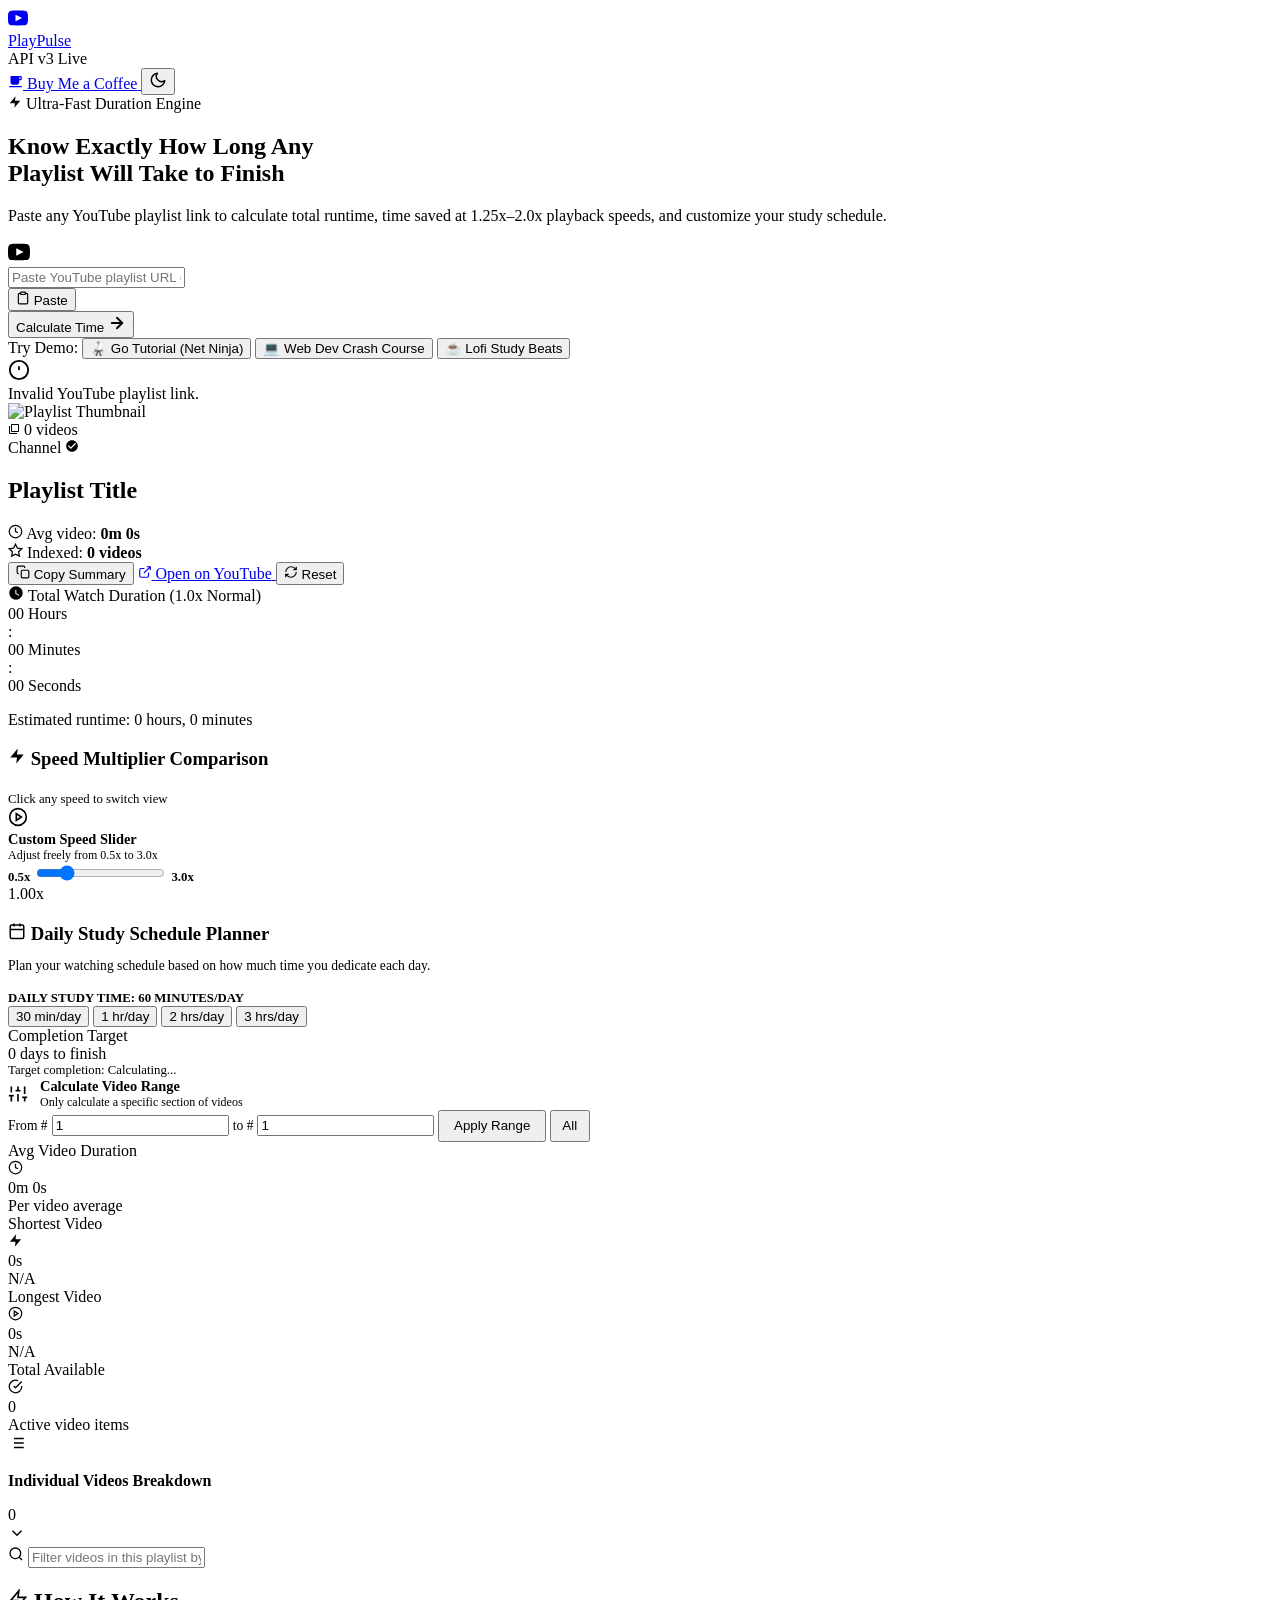
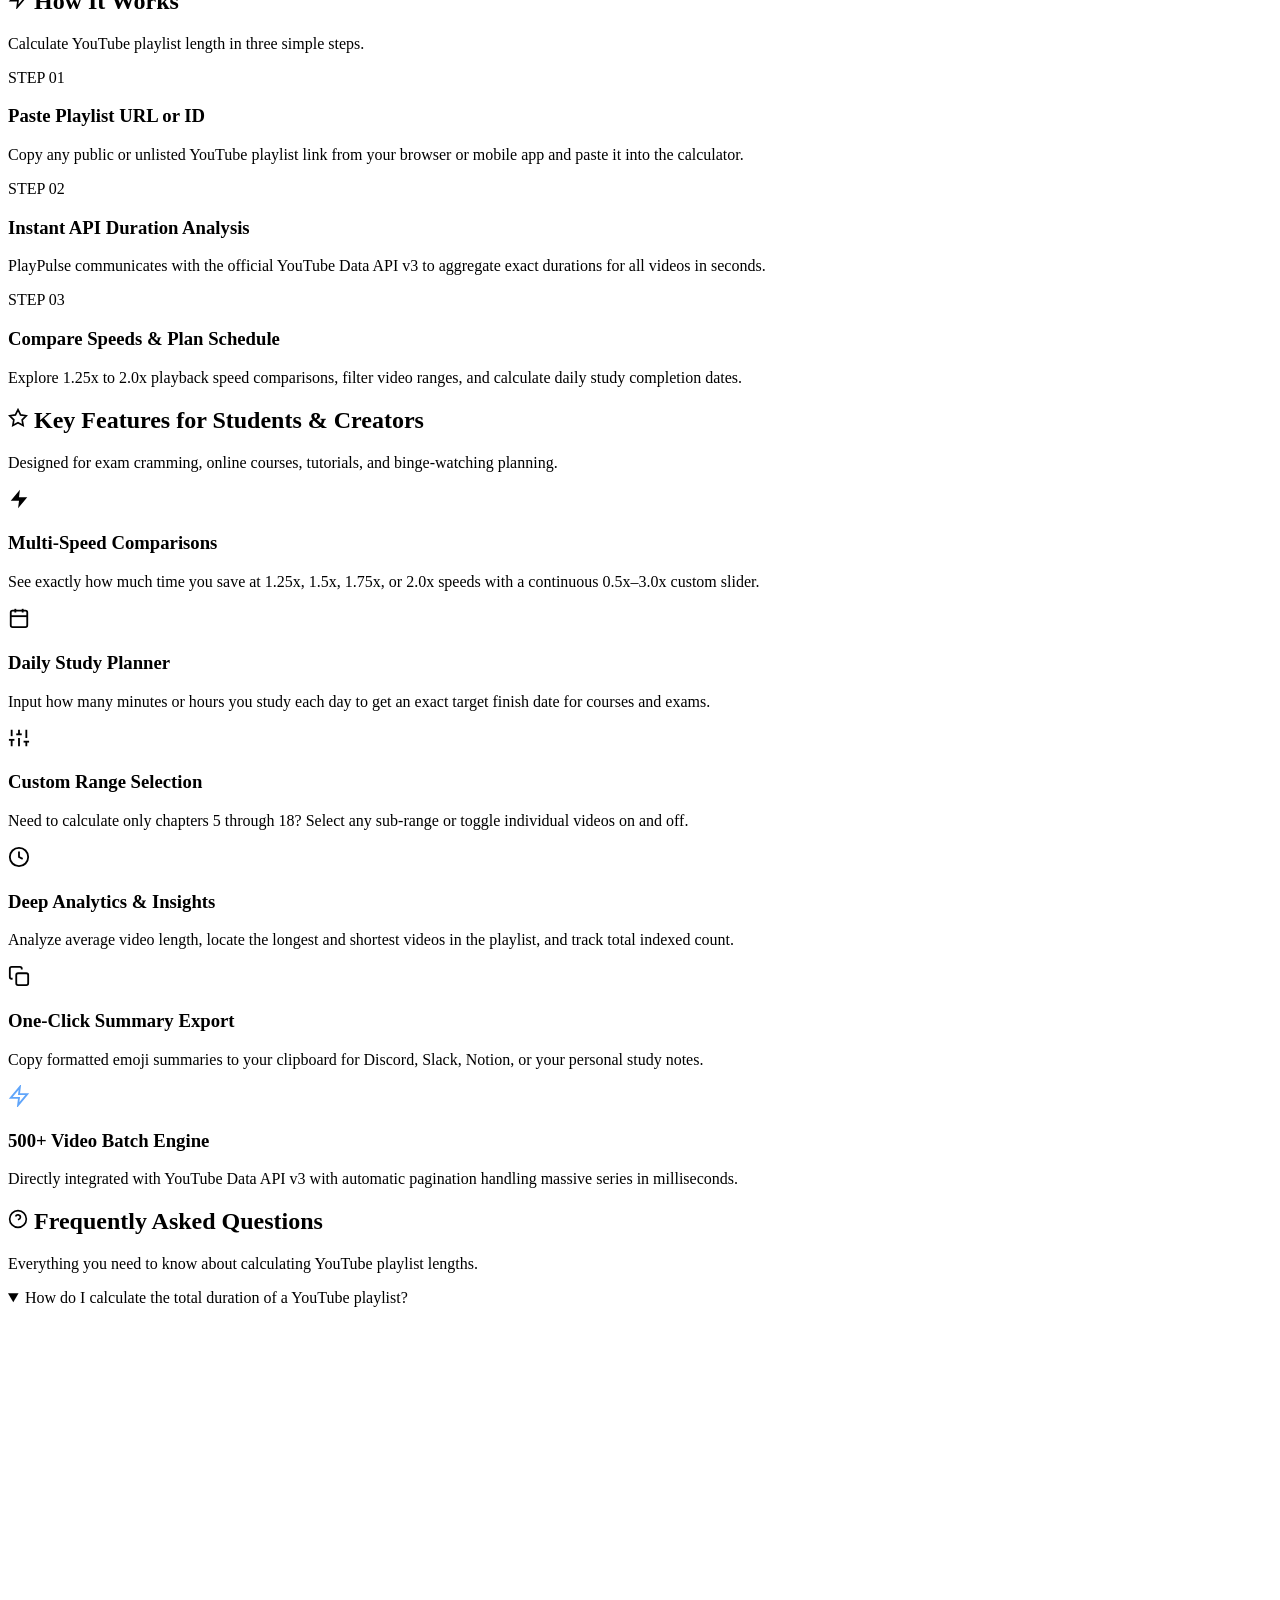
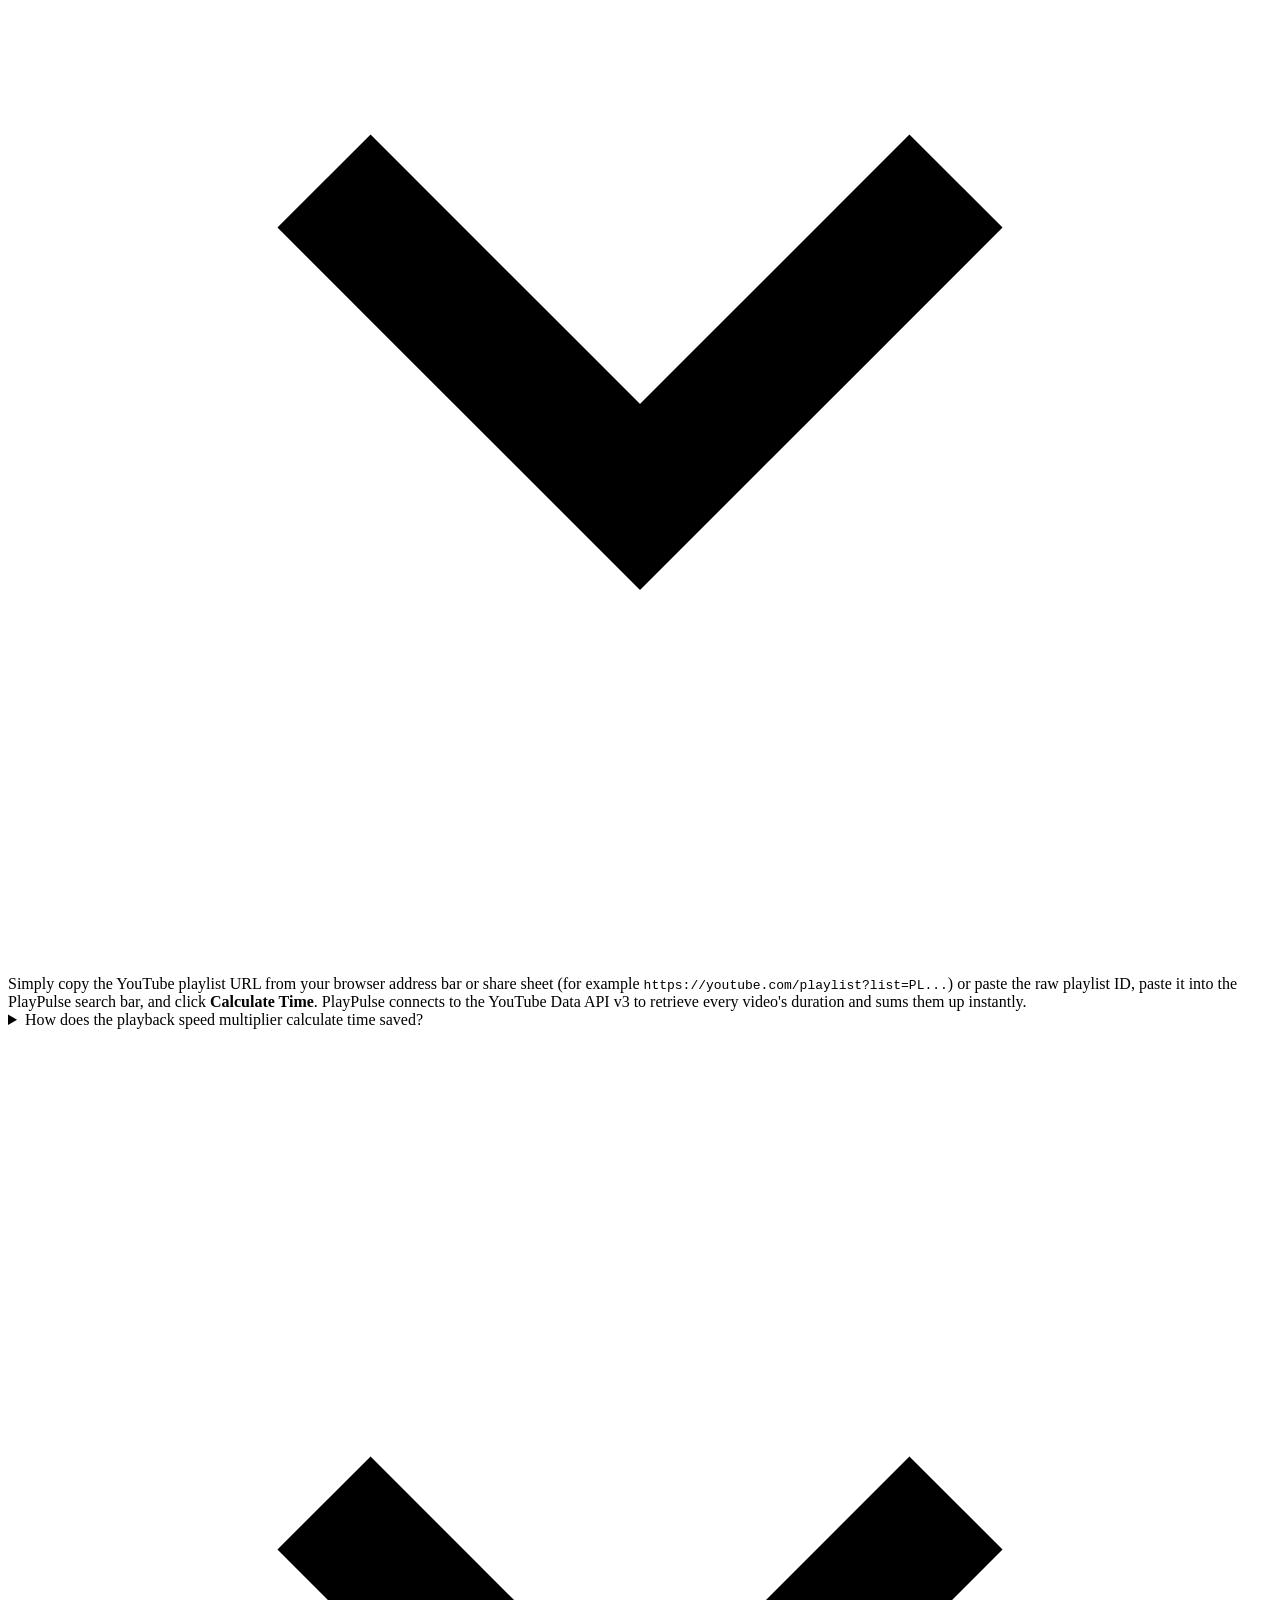
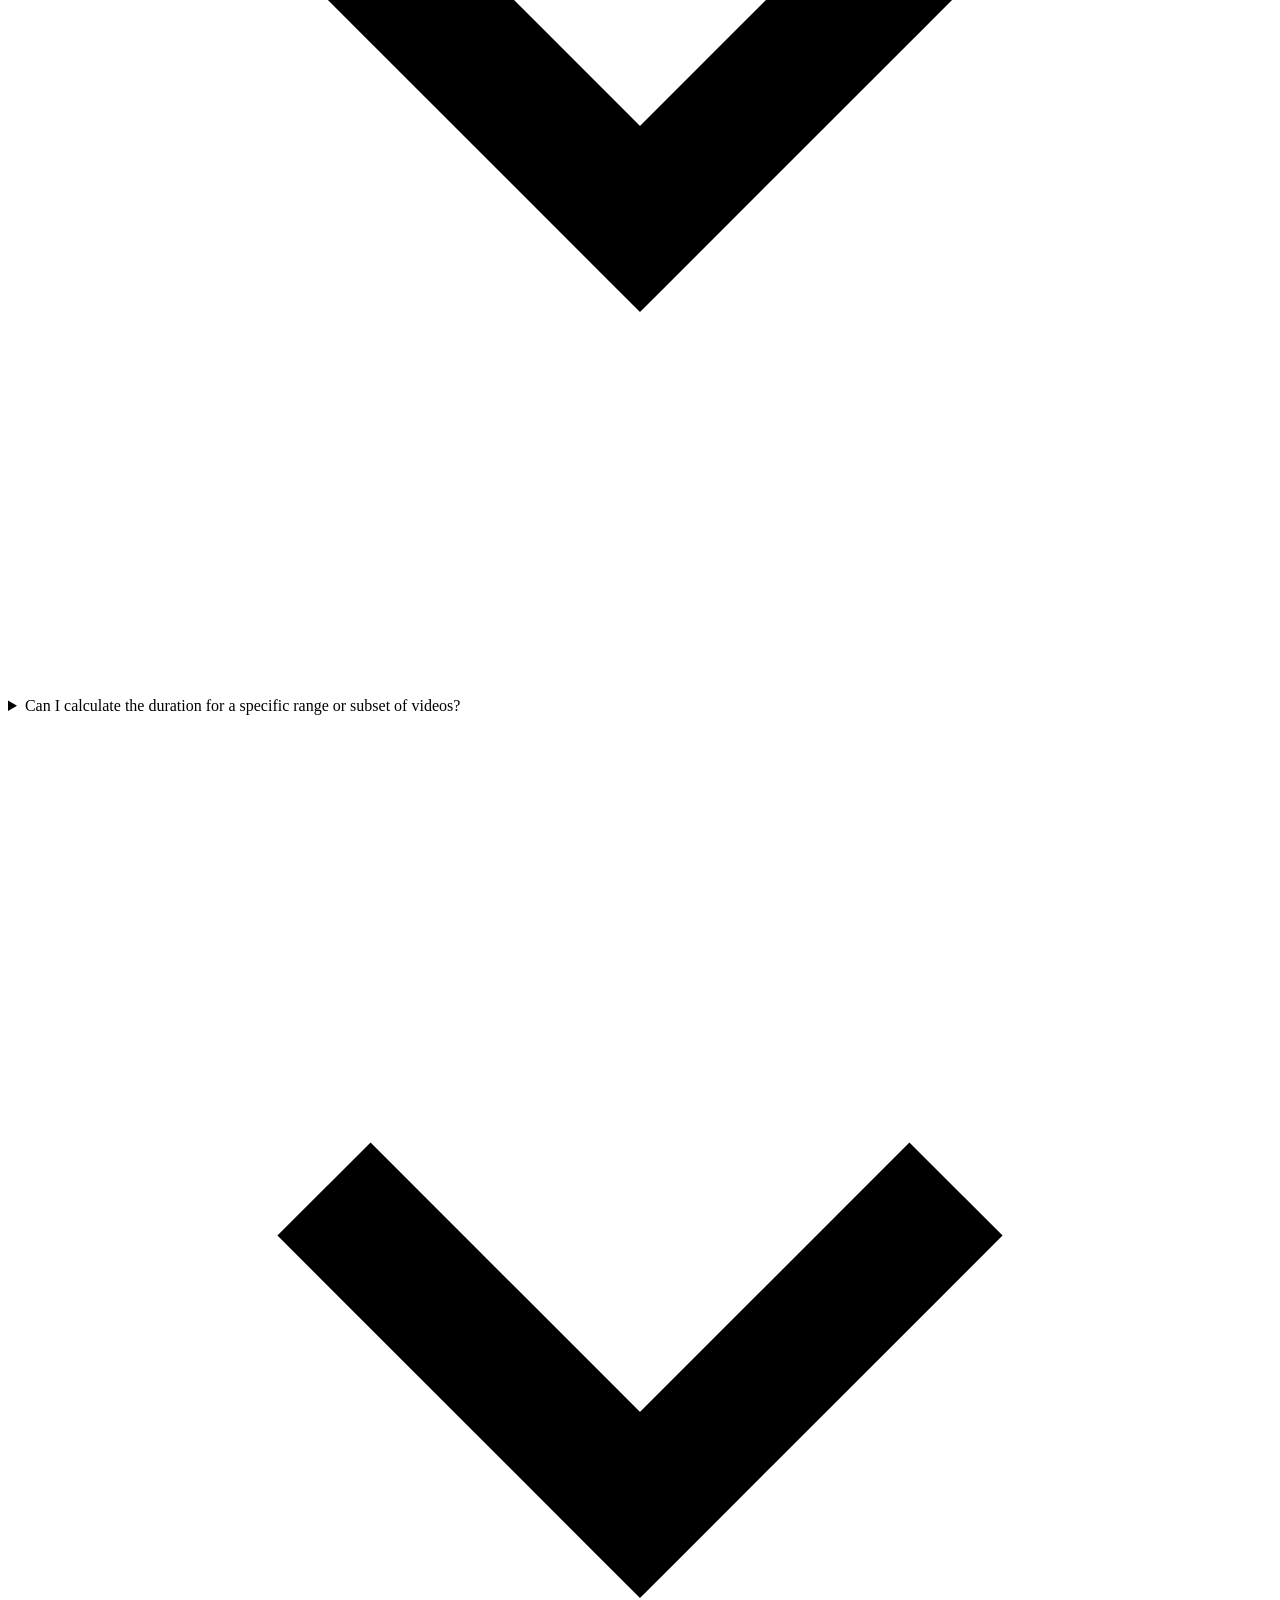
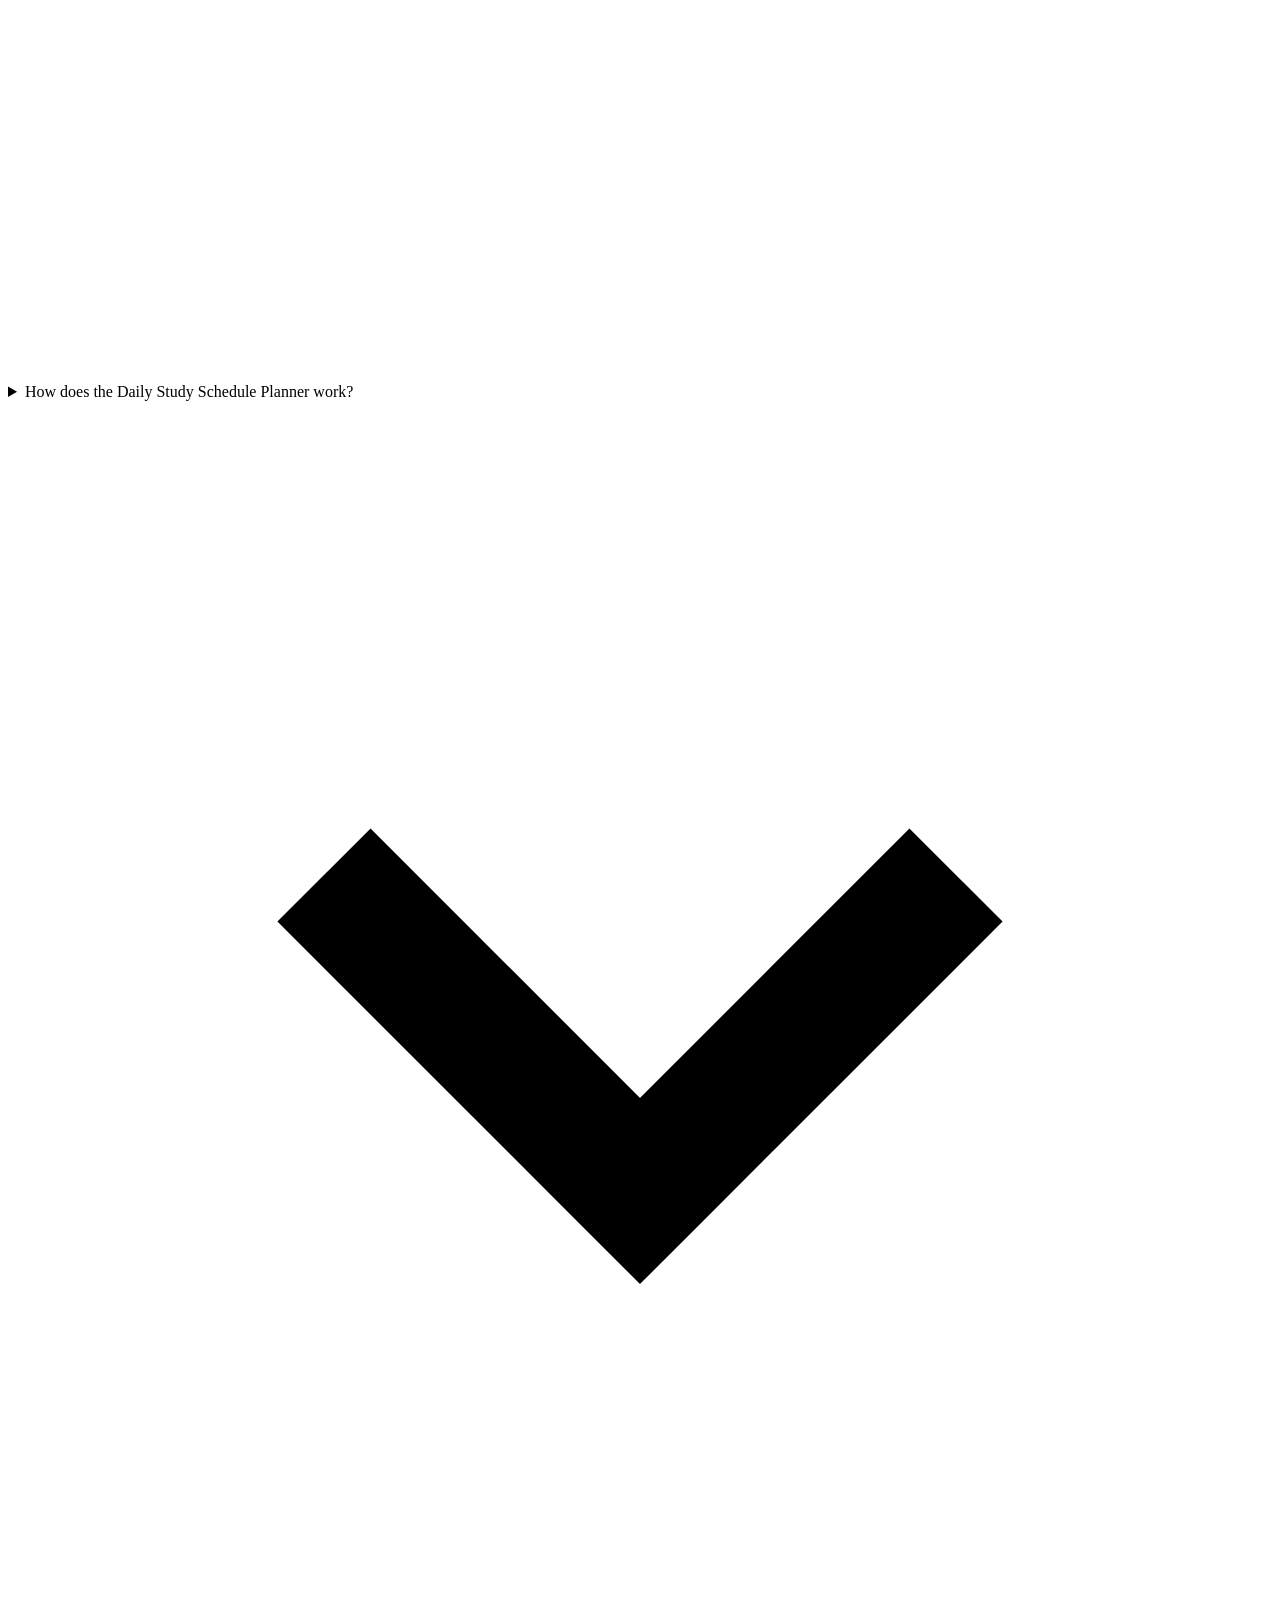
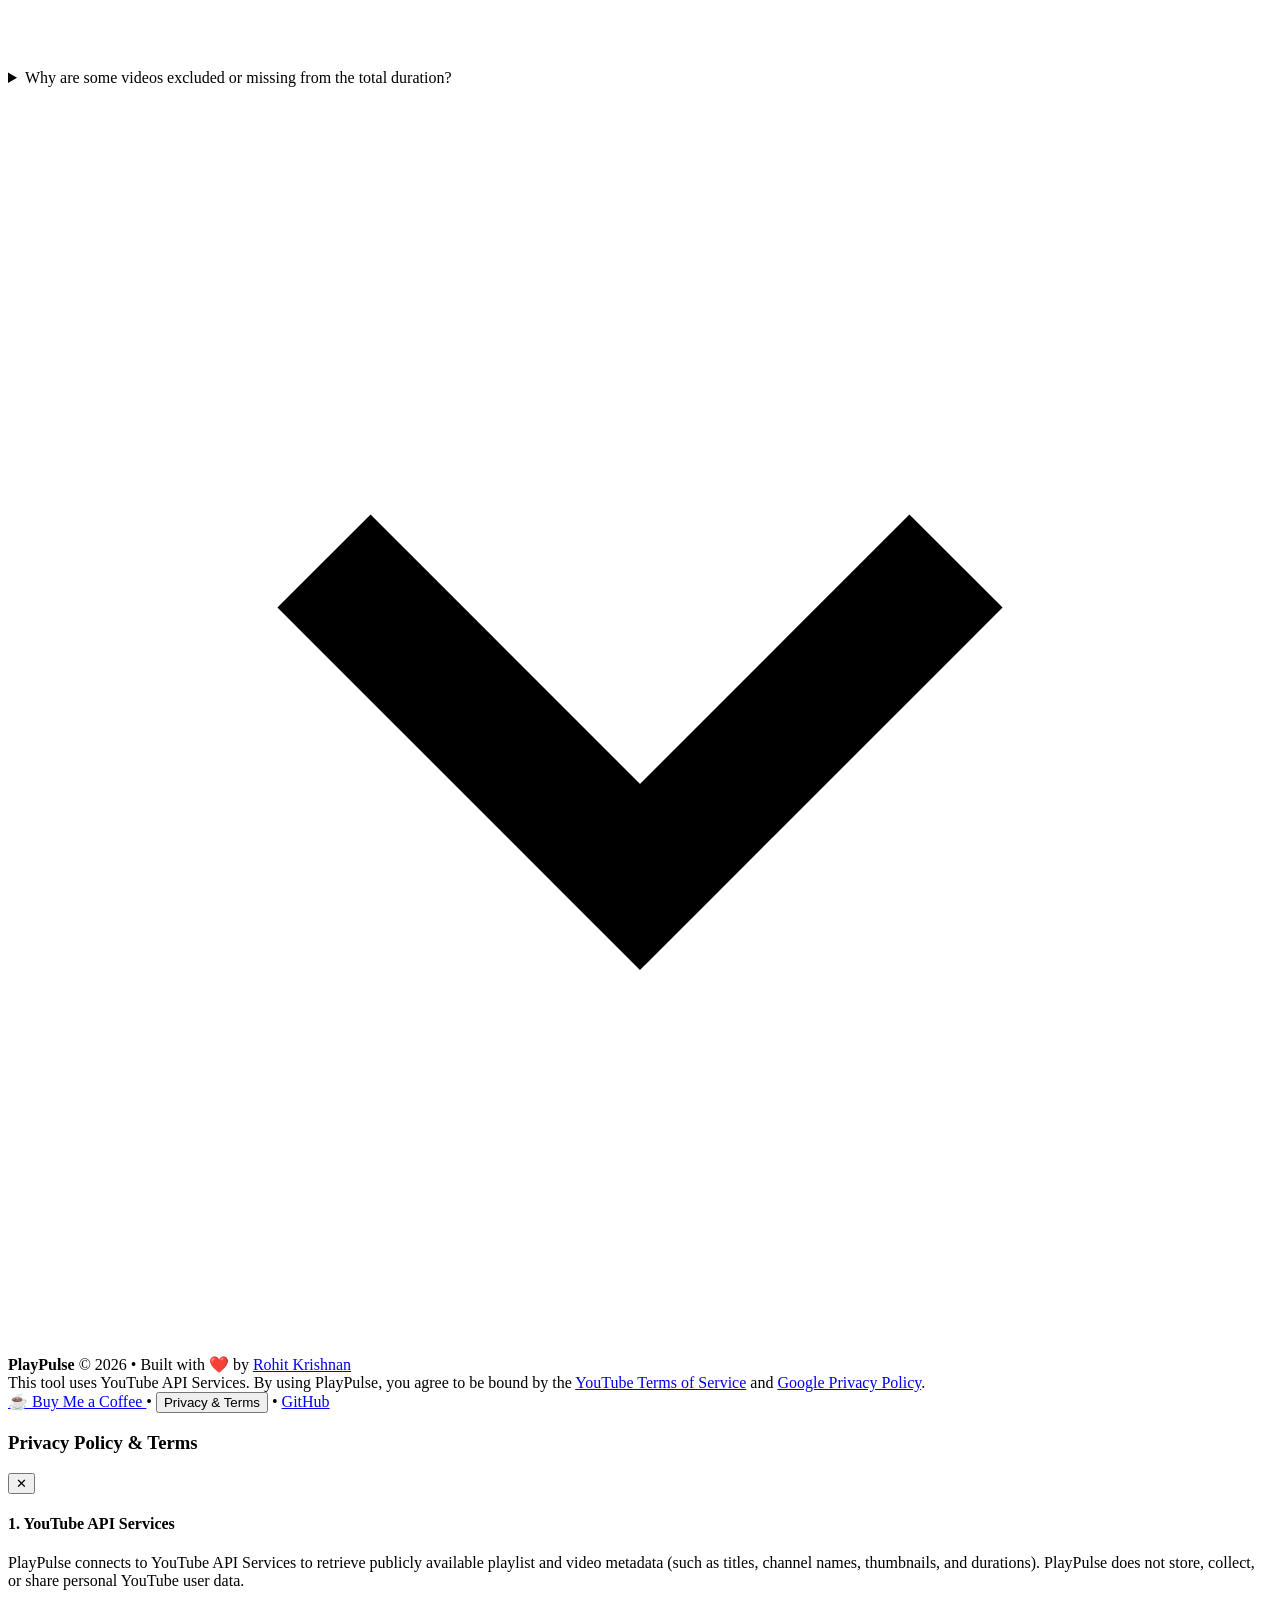
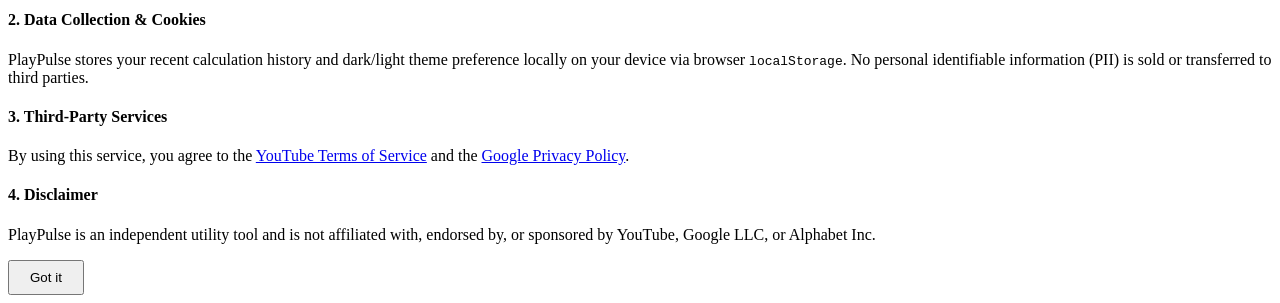
==== public/index.html @ af02dd98 "feat: add frontend UI and comprehensive backend test suite for playlist duration calculation" ====
<!DOCTYPE html>
<html lang="en" data-theme="dark">
<head>
  <meta charset="UTF-8">
  <meta name="viewport" content="width=device-width, initial-scale=1.0">
  <title>PlayPulse — YouTube Playlist Duration & Speed Calculator</title>
  <meta name="description" content="Calculate total duration, multi-speed watch times (1.25x–2.0x), and study schedules for any YouTube playlist instantly. Fast, free, and accurate.">
  <meta name="keywords" content="youtube playlist duration calculator, youtube playlist length, youtube watch time, playlist speed calculator, study schedule planner, video duration, youtube course time">
  <meta name="theme-color" content="#ff0033">
  <meta name="robots" content="index, follow">
  <link rel="canonical" href="https://playpulse-duration.netlify.app/">

  <!-- OpenGraph / Facebook / LinkedIn / Discord -->
  <meta property="og:type" content="website">
  <meta property="og:url" content="https://playpulse-duration.netlify.app/">
  <meta property="og:site_name" content="PlayPulse">
  <meta property="og:title" content="PlayPulse — YouTube Playlist Duration & Speed Calculator">
  <meta property="og:description" content="Calculate total runtime, multi-speed watch times (1.25x–2.0x), and study schedules for any YouTube playlist instantly.">
  <meta property="og:image" content="https://playpulse-duration.netlify.app/og-image.png">
  <meta property="og:image:alt" content="PlayPulse - YouTube Playlist Duration & Speed Calculator">
  <meta property="og:image:width" content="1200">
  <meta property="og:image:height" content="630">

  <!-- Twitter / X Cards -->
  <meta name="twitter:card" content="summary_large_image">
  <meta name="twitter:url" content="https://playpulse-duration.netlify.app/">
  <meta name="twitter:title" content="PlayPulse — YouTube Playlist Duration & Speed Calculator">
  <meta name="twitter:description" content="Calculate total runtime, multi-speed watch times (1.25x–2.0x), and study schedules for any YouTube playlist instantly.">
  <meta name="twitter:image" content="https://playpulse-duration.netlify.app/og-image.png">

  <!-- Structured Data: WebApplication & FAQPage JSON-LD -->
  <script type="application/ld+json">
  {
    "@context": "https://schema.org",
    "@graph": [
      {
        "@type": "WebApplication",
        "name": "PlayPulse",
        "url": "https://playpulse-duration.netlify.app/",
        "description": "Calculate total runtime, multi-speed playback times (1.25x-2.0x), and daily study schedules for any YouTube playlist instantly.",
        "applicationCategory": "UtilityApplication",
        "operatingSystem": "All",
        "offers": {
          "@type": "Offer",
          "price": "0",
          "priceCurrency": "USD"
        }
      },
      {
        "@type": "FAQPage",
        "mainEntity": [
          {
            "@type": "Question",
            "name": "How do I calculate the total duration of a YouTube playlist?",
            "acceptedAnswer": {
              "@type": "Answer",
              "text": "Simply copy the YouTube playlist URL from your browser address bar or share menu (or copy the playlist ID), paste it into the PlayPulse search bar, and click 'Calculate Time'. The tool fetches all video durations via the YouTube Data API v3 and calculates the total length instantly."
            }
          },
          {
            "@type": "Question",
            "name": "How does the playback speed multiplier calculate time saved?",
            "acceptedAnswer": {
              "@type": "Answer",
              "text": "PlayPulse calculates the exact adjusted duration at accelerated speeds like 1.25x, 1.5x, 1.75x, and 2.0x (as well as custom speeds from 0.5x to 3.0x), and computes the exact hours and minutes saved compared to normal 1.0x playback."
            }
          },
          {
            "@type": "Question",
            "name": "Can I calculate the duration for a specific range or subset of videos?",
            "acceptedAnswer": {
              "@type": "Answer",
              "text": "Yes! PlayPulse includes a Video Range selector (e.g. videos #5 to #20) and individual video checkboxes in the breakdown drawer so you can exclude watched or unwanted videos and see the adjusted total runtime immediately."
            }
          },
          {
            "@type": "Question",
            "name": "How does the Daily Study Schedule Planner work?",
            "acceptedAnswer": {
              "@type": "Answer",
              "text": "Choose your daily study commitment (such as 30 min/day, 1 hr/day, 2 hrs/day, or 3 hrs/day) and PlayPulse will calculate how many calendar days you need to finish the playlist along with your projected completion target date."
            }
          },
          {
            "@type": "Question",
            "name": "Why are some videos excluded from the total duration?",
            "acceptedAnswer": {
              "@type": "Answer",
              "text": "Private, deleted, or region-restricted videos are marked as unavailable by the YouTube Data API and do not have accessible duration metadata. PlayPulse automatically filters them out and calculates the precise runtime of all accessible videos."
            }
          }
        ]
      }
    ]
  }
  </script>

  <!-- Browser Favicon & Touch Icons -->
  <link rel="icon" type="image/svg+xml" href="/favicon.svg">
  <link rel="alternate icon" type="image/x-icon" href="/favicon.ico">
  <link rel="apple-touch-icon" href="/favicon.png">
  
  <!-- Modern Fonts -->
  <link rel="preconnect" href="https://fonts.googleapis.com">
  <link rel="preconnect" href="https://fonts.gstatic.com" crossorigin>
  <link href="https://fonts.googleapis.com/css2?family=Inter:wght@400;500;600;700&family=JetBrains+Mono:wght@500;600;700;800&family=Plus+Jakarta+Sans:wght@400;500;600;700;800&display=swap" rel="stylesheet">
  <link rel="manifest" href="/site.webmanifest">
  <link rel="stylesheet" href="/styles.css">
</head>
<body>

  <!-- Ambient Glow Atmosphere -->
  <div class="ambient-glow" aria-hidden="true">
    <div class="glow-orb-1"></div>
    <div class="glow-orb-2"></div>
    <div class="glow-orb-3"></div>
    <div class="ambient-grid"></div>
  </div>

  <div class="app-wrapper">
    <!-- Sticky Navigation -->
    <header class="navbar">
      <div class="container nav-content">
        <a href="/" class="brand-logo" id="logoLink">
          <div class="logo-icon-wrapper">
            <svg width="20" height="20" viewBox="0 0 24 24" fill="currentColor">
              <path d="M19.615 3.184c-3.604-.246-11.631-.245-15.23 0-3.897.266-4.356 2.62-4.385 8.816.029 6.185.484 8.549 4.385 8.816 3.6.245 11.626.246 15.23 0 3.897-.266 4.356-2.62 4.385-8.816-.029-6.185-.484-8.549-4.385-8.816zm-10.615 12.816v-8l8 3.993-8 4.007z"/>
            </svg>
          </div>
          <span class="logo-text">Play<span>Pulse</span></span>
        </a>

        <div class="nav-badges">
          <div class="version-pill">
            <span class="status-dot"></span>
            <span>API v3 Live</span>
          </div>
        </div>

        <div class="nav-actions">
          <a href="https://buymeacoffee.com/lordnydorf" target="_blank" rel="noopener noreferrer" class="bmac-btn" title="Support the creator">
            <svg width="15" height="15" viewBox="0 0 24 24" fill="currentColor">
              <path d="M20 3H4v10c0 2.21 1.79 4 4 4h6c2.21 0 4-1.79 4-4v-3h2c1.1 0 2-.9 2-2V5c0-1.1-.9-2-2-2zm0 5h-2V5h2v3zM2 19h20v2H2z"/>
            </svg>
            <span>Buy Me a Coffee</span>
          </a>
          <button id="themeToggleBtn" class="icon-btn" aria-label="Toggle light/dark theme" title="Toggle theme">
            <svg id="themeIconSun" width="18" height="18" viewBox="0 0 24 24" fill="none" stroke="currentColor" stroke-width="2" stroke-linecap="round" stroke-linejoin="round" style="display:none;">
              <circle cx="12" cy="12" r="5"></circle>
              <line x1="12" y1="1" x2="12" y2="3"></line>
              <line x1="12" y1="21" x2="12" y2="23"></line>
              <line x1="4.22" y1="4.22" x2="5.64" y2="5.64"></line>
              <line x1="18.36" y1="18.36" x2="19.78" y2="19.78"></line>
              <line x1="1" y1="12" x2="3" y2="12"></line>
              <line x1="21" y1="12" x2="23" y2="12"></line>
              <line x1="4.22" y1="19.78" x2="5.64" y2="18.36"></line>
              <line x1="18.36" y1="5.64" x2="19.78" y2="4.22"></line>
            </svg>
            <svg id="themeIconMoon" width="18" height="18" viewBox="0 0 24 24" fill="none" stroke="currentColor" stroke-width="2" stroke-linecap="round" stroke-linejoin="round">
              <path d="M21 12.79A9 9 0 1 1 11.21 3 7 7 0 0 0 21 12.79z"></path>
            </svg>
          </button>
        </div>
      </div>
    </header>

    <!-- Main Content -->
    <main class="container">
      <!-- Hero Header -->
      <section class="hero-section">
        <div class="hero-badge">
          <svg width="14" height="14" viewBox="0 0 24 24" fill="currentColor">
            <polygon points="13 2 3 14 12 14 11 22 21 10 12 10 13 2"></polygon>
          </svg>
          <span>Ultra-Fast Duration Engine</span>
        </div>
        <h1 class="hero-title">
          Know Exactly How Long Any <br>
          <span class="hero-title-gradient">Playlist Will Take to Finish</span>
        </h1>
        <p class="hero-subtitle">
          Paste any YouTube playlist link to calculate total runtime, time saved at 1.25x–2.0x playback speeds, and customize your study schedule.
        </p>

        <!-- Search Bar Command Center -->
        <div class="search-container">
          <form id="playlistForm" class="search-box-glass">
            <div class="search-icon-left">
              <svg width="22" height="22" viewBox="0 0 24 24" fill="currentColor">
                <path d="M19.615 3.184c-3.604-.246-11.631-.245-15.23 0-3.897.266-4.356 2.62-4.385 8.816.029 6.185.484 8.549 4.385 8.816 3.6.245 11.626.246 15.23 0 3.897-.266 4.356-2.62 4.385-8.816-.029-6.185-.484-8.549-4.385-8.816zm-10.615 12.816v-8l8 3.993-8 4.007z"/>
              </svg>
            </div>
            <input 
              type="text" 
              id="playlistUrl" 
              class="search-input" 
              placeholder="Paste YouTube playlist URL or ID (e.g. https://youtube.com/playlist?list=...)" 
              required
              autocomplete="off"
              spellcheck="false"
            />
            <div class="input-tool-actions">
              <button type="button" id="pasteBtn" class="tool-btn" title="Paste from clipboard">
                <svg width="14" height="14" viewBox="0 0 24 24" fill="none" stroke="currentColor" stroke-width="2" stroke-linecap="round" stroke-linejoin="round">
                  <path d="M16 4h2a2 2 0 0 1 2 2v14a2 2 0 0 1-2 2H6a2 2 0 0 1-2-2V6a2 2 0 0 1 2-2h2"></path>
                  <rect x="8" y="2" width="8" height="4" rx="1" ry="1"></rect>
                </svg>
                <span>Paste</span>
              </button>
              <button type="button" id="clearBtn" class="tool-btn" style="display:none;" title="Clear input">
                ✕
              </button>
            </div>
            <button type="submit" id="submitBtn" class="btn-primary">
              <span id="btnText">Calculate Time</span>
              <svg id="btnArrow" width="18" height="18" viewBox="0 0 24 24" fill="none" stroke="currentColor" stroke-width="2.5" stroke-linecap="round" stroke-linejoin="round">
                <line x1="5" y1="12" x2="19" y2="12"></line>
                <polyline points="12 5 19 12 12 19"></polyline>
              </svg>
              <span id="btnSpinner" class="spinner" style="display:none;"></span>
            </button>
          </form>
        </div>

        <!-- Preset Chips -->
        <div class="preset-container">
          <span class="preset-label">Try Demo:</span>
          <button type="button" class="preset-chip" data-url="https://www.youtube.com/playlist?list=PL4cUxeGkcC9gC88BEo9czgyS72A3doDeM">
            <span>🥋</span> Go Tutorial (Net Ninja)
          </button>
          <button type="button" class="preset-chip" data-url="https://www.youtube.com/playlist?list=PLillGF-RfqbYeckUaD1z6nE_456_789">
            <span>💻</span> Web Dev Crash Course
          </button>
          <button type="button" class="preset-chip" data-url="https://www.youtube.com/playlist?list=PL2fnLEX043CR0_8xT6_o1sLz8f8yM9_tP">
            <span>☕</span> Lofi Study Beats
          </button>
        </div>

        <!-- Recents Bar -->
        <div id="recentsBar" class="recents-bar" style="display:none;"></div>
      </section>

      <!-- Error Message Card -->
      <div id="errorCard" class="error-card" role="alert">
        <div class="error-content">
          <svg width="22" height="22" viewBox="0 0 24 24" fill="none" stroke="currentColor" stroke-width="2">
            <circle cx="12" cy="12" r="10"></circle>
            <line x1="12" y1="8" x2="12" y2="12"></line>
            <line x1="12" y1="16" x2="12.01" y2="16"></line>
          </svg>
          <div id="errorMessageText">Invalid YouTube playlist link.</div>
        </div>
      </div>

      <!-- Results Dashboard -->
      <section id="resultsDashboard">
        <!-- Showcase Card (Playlist Overview) -->
        <div class="showcase-card">
          <div class="showcase-header">
            <div class="playlist-thumb-wrapper">
              <img id="playlistThumb" src="" alt="Playlist Thumbnail" class="playlist-thumb-img" />
              <div class="thumb-count-overlay">
                <svg width="12" height="12" viewBox="0 0 24 24" fill="currentColor">
                  <path d="M4 6H2v14c0 1.1.9 2 2 2h14v-2H4V6zm16-4H8c-1.1 0-2 .9-2 2v12c0 1.1.9 2 2 2h12c1.1 0 2-.9 2-2V4c0-1.1-.9-2-2-2zm0 14H8V4h12v12z"/>
                </svg>
                <span id="playlistVideoCount">0</span> videos
              </div>
            </div>
            <div class="playlist-meta">
              <div class="channel-tag">
                <span id="playlistChannel">Channel</span>
                <svg class="verified-badge" width="14" height="14" viewBox="0 0 24 24" fill="currentColor">
                  <path d="M12 2C6.48 2 2 6.48 2 12s4.48 10 10 10 10-4.48 10-10S17.52 2 12 2zm-2 15l-5-5 1.41-1.41L10 14.17l7.59-7.59L19 8l-9 9z"/>
                </svg>
              </div>
              <h2 id="playlistTitle" class="playlist-main-title">Playlist Title</h2>
              <div class="playlist-quick-stats">
                <div class="quick-stat-item">
                  <svg width="15" height="15" viewBox="0 0 24 24" fill="none" stroke="currentColor" stroke-width="2">
                    <circle cx="12" cy="12" r="10"></circle>
                    <polyline points="12 6 12 12 16 14"></polyline>
                  </svg>
                  <span>Avg video: <strong id="statAvgLength">0m 0s</strong></span>
                </div>
                <div class="quick-stat-item">
                  <svg width="15" height="15" viewBox="0 0 24 24" fill="none" stroke="currentColor" stroke-width="2">
                    <polygon points="12 2 15.09 8.26 22 9.27 17 14.14 18.18 21.02 12 17.77 5.82 21.02 7 14.14 2 9.27 8.91 8.26 12 2"></polygon>
                  </svg>
                  <span>Indexed: <strong id="statVideoCountMeta">0 videos</strong></span>
                </div>
              </div>
              <div class="action-bar">
                <button type="button" id="copySummaryBtn" class="btn-secondary">
                  <svg width="14" height="14" viewBox="0 0 24 24" fill="none" stroke="currentColor" stroke-width="2">
                    <rect x="9" y="9" width="13" height="13" rx="2" ry="2"></rect>
                    <path d="M5 15H4a2 2 0 0 1-2-2V4a2 2 0 0 1 2-2h9a2 2 0 0 1 2 2v1"></path>
                  </svg>
                  <span>Copy Summary</span>
                </button>
                <a id="ytExternalLink" href="#" target="_blank" rel="noopener noreferrer" class="btn-secondary">
                  <svg width="14" height="14" viewBox="0 0 24 24" fill="none" stroke="currentColor" stroke-width="2">
                    <path d="M18 13v6a2 2 0 0 1-2 2H5a2 2 0 0 1-2-2V8a2 2 0 0 1 2-2h6"></path>
                    <polyline points="15 3 21 3 21 9"></polyline>
                    <line x1="10" y1="14" x2="21" y2="3"></line>
                  </svg>
                  <span>Open on YouTube</span>
                </a>
                <button type="button" id="resetBtn" class="btn-secondary" title="Calculate another">
                  <svg width="14" height="14" viewBox="0 0 24 24" fill="none" stroke="currentColor" stroke-width="2">
                    <path d="M3 12a9 9 0 0 1 9-9 9.75 9.75 0 0 1 6.74 2.74L21 8"></path>
                    <path d="M21 3v5h-5"></path>
                    <path d="M21 12a9 9 0 0 1-9 9 9.75 9.75 0 0 1-6.74-2.74L3 16"></path>
                    <path d="M8 16H3v5"></path>
                  </svg>
                  <span>Reset</span>
                </button>
              </div>
            </div>
          </div>
        </div>

        <!-- Total Time Digital Banner -->
        <div class="hero-duration-banner">
          <div class="duration-banner-label">
            <svg width="16" height="16" viewBox="0 0 24 24" fill="currentColor">
              <path d="M12 2C6.5 2 2 6.5 2 12s4.5 10 10 10 10-4.5 10-10S17.5 2 12 2zm4.2 14.2L11 13V7h1.5v5.2l4.5 2.7-.8 1.3z"/>
            </svg>
            <span id="activeSpeedLabel">Total Watch Duration (1.0x Normal)</span>
          </div>

          <div class="digital-time-clock">
            <div id="digitBlockDays" class="time-digit-block" style="display:none;">
              <span id="digitDays" class="digit-value">00</span>
              <span class="digit-unit">Days</span>
            </div>
            <span id="separatorDays" class="time-separator" style="display:none;">:</span>

            <div class="time-digit-block">
              <span id="digitHours" class="digit-value">00</span>
              <span class="digit-unit">Hours</span>
            </div>
            <span class="time-separator">:</span>

            <div class="time-digit-block">
              <span id="digitMins" class="digit-value">00</span>
              <span class="digit-unit">Minutes</span>
            </div>
            <span class="time-separator">:</span>

            <div class="time-digit-block">
              <span id="digitSecs" class="digit-value">00</span>
              <span class="digit-unit">Seconds</span>
            </div>
          </div>

          <p class="duration-human-readable">
            Estimated runtime: <span id="verboseDurationText">0 hours, 0 minutes</span>
          </p>
        </div>

        <!-- Playback Speeds Matrix -->
        <div class="section-header-row">
          <h3 class="section-title">
            <svg width="18" height="18" viewBox="0 0 24 24" fill="currentColor" style="color: var(--brand-yt);">
              <polygon points="13 2 3 14 12 14 11 22 21 10 12 10 13 2"></polygon>
            </svg>
            Speed Multiplier Comparison
          </h3>
          <span style="font-size: 0.8rem; color: var(--text-tertiary);">Click any speed to switch view</span>
        </div>

        <div class="speeds-grid" id="speedsGrid">
          <!-- Populated dynamically via JS -->
        </div>

        <!-- Custom Speed Smooth Slider -->
        <div class="custom-speed-box">
          <div class="custom-speed-info">
            <svg width="20" height="20" viewBox="0 0 24 24" fill="none" stroke="currentColor" stroke-width="2">
              <circle cx="12" cy="12" r="10"></circle>
              <polygon points="10 8 16 12 10 16 10 8"></polygon>
            </svg>
            <div>
              <div style="font-weight: 700; font-size: 0.9rem;">Custom Speed Slider</div>
              <div style="font-size: 0.75rem; color: var(--text-tertiary);">Adjust freely from 0.5x to 3.0x</div>
            </div>
          </div>
          <div class="custom-speed-slider-wrap">
            <span style="font-size: 0.8rem; font-weight: 600; color: var(--text-tertiary);">0.5x</span>
            <input type="range" id="customSpeedSlider" class="range-slider" min="0.5" max="3.0" step="0.05" value="1.0">
            <span style="font-size: 0.8rem; font-weight: 600; color: var(--text-tertiary);">3.0x</span>
          </div>
          <div class="custom-speed-val" id="customSpeedDisplay">1.00x</div>
        </div>

        <!-- Study Planner Estimator -->
        <div class="study-planner-card">
          <h3 class="section-title" style="margin-bottom: 0.25rem;">
            <svg width="18" height="18" viewBox="0 0 24 24" fill="none" stroke="currentColor" stroke-width="2" style="color: var(--accent-emerald);">
              <rect x="3" y="4" width="18" height="18" rx="2" ry="2"></rect>
              <line x1="16" y1="2" x2="16" y2="6"></line>
              <line x1="8" y1="2" x2="8" y2="6"></line>
              <line x1="3" y1="10" x2="21" y2="10"></line>
            </svg>
            Daily Study Schedule Planner
          </h3>
          <p style="font-size: 0.85rem; color: var(--text-secondary);">
            Plan your watching schedule based on how much time you dedicate each day.
          </p>

          <div class="study-planner-body">
            <div>
              <label style="font-size: 0.8rem; font-weight: 700; color: var(--text-tertiary); text-transform: uppercase;">
                Daily Study Time: <strong id="dailyTimeLabel" style="color: var(--text-primary);">60 minutes/day</strong>
              </label>
              <div class="study-presets">
                <button type="button" class="study-chip" data-mins="30">30 min/day</button>
                <button type="button" class="study-chip active" data-mins="60">1 hr/day</button>
                <button type="button" class="study-chip" data-mins="120">2 hrs/day</button>
                <button type="button" class="study-chip" data-mins="180">3 hrs/day</button>
              </div>
            </div>

            <div class="study-result-box">
              <span class="study-result-title">Completion Target</span>
              <div class="study-result-days">
                <span id="studyDaysCount">0</span> days to finish
              </div>
              <div style="font-size: 0.8rem; color: var(--text-secondary);" id="studyFinishDate">
                Target completion: Calculating...
              </div>
            </div>
          </div>
        </div>

        <!-- Range Filter Box -->
        <div class="range-filter-card">
          <div style="display: flex; align-items: center; gap: 0.75rem;">
            <svg width="20" height="20" viewBox="0 0 24 24" fill="none" stroke="currentColor" stroke-width="2" style="color: var(--accent-purple);">
              <line x1="4" y1="21" x2="4" y2="14"></line>
              <line x1="4" y1="10" x2="4" y2="3"></line>
              <line x1="12" y1="21" x2="12" y2="12"></line>
              <line x1="12" y1="8" x2="12" y2="3"></line>
              <line x1="20" y1="21" x2="20" y2="16"></line>
              <line x1="20" y1="12" x2="20" y2="3"></line>
              <line x1="1" y1="14" x2="7" y2="14"></line>
              <line x1="9" y1="8" x2="15" y2="8"></line>
              <line x1="17" y1="16" x2="23" y2="16"></line>
            </svg>
            <div>
              <div style="font-weight: 700; font-size: 0.9rem;">Calculate Video Range</div>
              <div style="font-size: 0.75rem; color: var(--text-tertiary);">Only calculate a specific section of videos</div>
            </div>
          </div>
          <div class="range-inputs">
            <span style="font-size: 0.85rem; color: var(--text-secondary);">From #</span>
            <input type="number" id="rangeStart" class="range-num-input" min="1" value="1">
            <span style="font-size: 0.85rem; color: var(--text-secondary);">to #</span>
            <input type="number" id="rangeEnd" class="range-num-input" min="1" value="1">
            <button type="button" id="rangeApplyBtn" class="btn-secondary" style="padding: 0.4rem 0.85rem;">
              Apply Range
            </button>
            <button type="button" id="rangeResetBtn" class="btn-secondary" style="padding: 0.4rem 0.65rem;" title="Reset range to all videos">
              All
            </button>
          </div>
        </div>

        <!-- Deep Insights Grid -->
        <div class="insights-grid">
          <div class="insight-card">
            <div class="insight-card-top">
              <span>Avg Video Duration</span>
              <div class="insight-icon" style="color: var(--accent-cyan);">
                <svg width="15" height="15" viewBox="0 0 24 24" fill="none" stroke="currentColor" stroke-width="2">
                  <circle cx="12" cy="12" r="10"></circle>
                  <polyline points="12 6 12 12 16 14"></polyline>
                </svg>
              </div>
            </div>
            <div class="insight-value" id="insightAvg">0m 0s</div>
            <div class="insight-subtext">Per video average</div>
          </div>

          <div class="insight-card">
            <div class="insight-card-top">
              <span>Shortest Video</span>
              <div class="insight-icon" style="color: var(--accent-emerald);">
                <svg width="15" height="15" viewBox="0 0 24 24" fill="currentColor">
                  <polygon points="13 2 3 14 12 14 11 22 21 10 12 10 13 2"></polygon>
                </svg>
              </div>
            </div>
            <div class="insight-value" id="insightShortestDur">0s</div>
            <div class="insight-subtext" id="insightShortestTitle">N/A</div>
          </div>

          <div class="insight-card">
            <div class="insight-card-top">
              <span>Longest Video</span>
              <div class="insight-icon" style="color: var(--accent-amber);">
                <svg width="15" height="15" viewBox="0 0 24 24" fill="none" stroke="currentColor" stroke-width="2">
                  <circle cx="12" cy="12" r="10"></circle>
                  <polygon points="10 8 16 12 10 16 10 8"></polygon>
                </svg>
              </div>
            </div>
            <div class="insight-value" id="insightLongestDur">0s</div>
            <div class="insight-subtext" id="insightLongestTitle">N/A</div>
          </div>

          <div class="insight-card">
            <div class="insight-card-top">
              <span>Total Available</span>
              <div class="insight-icon" style="color: var(--brand-yt);">
                <svg width="15" height="15" viewBox="0 0 24 24" fill="none" stroke="currentColor" stroke-width="2">
                  <path d="M22 11.08V12a10 10 0 1 1-5.93-9.14"></path>
                  <polyline points="22 4 12 14.01 9 11.01"></polyline>
                </svg>
              </div>
            </div>
            <div class="insight-value" id="insightTotalVideos">0</div>
            <div class="insight-subtext">Active video items</div>
          </div>
        </div>

        <!-- Video List Drawer -->
        <div class="video-list-container">
          <div class="video-list-header" id="videoListHeader">
            <div class="video-list-title-group">
              <svg width="18" height="18" viewBox="0 0 24 24" fill="none" stroke="currentColor" stroke-width="2">
                <line x1="8" y1="6" x2="21" y2="6"></line>
                <line x1="8" y1="12" x2="21" y2="12"></line>
                <line x1="8" y1="18" x2="21" y2="18"></line>
                <line x1="3" y1="6" x2="3.01" y2="6"></line>
                <line x1="3" y1="12" x2="3.01" y2="12"></line>
                <line x1="3" y1="18" x2="3.01" y2="18"></line>
              </svg>
              <h3 style="font-size: 1rem; font-weight: 700;">Individual Videos Breakdown</h3>
              <span class="list-count-badge" id="videoListBadge">0</span>
            </div>
            <svg id="chevronIcon" width="18" height="18" viewBox="0 0 24 24" fill="none" stroke="currentColor" stroke-width="2" style="transition: transform 0.2s;">
              <polyline points="6 9 12 15 18 9"></polyline>
            </svg>
          </div>

          <div id="videoListDrawer" style="display:block;">
            <div class="video-search-wrap">
              <svg width="16" height="16" viewBox="0 0 24 24" fill="none" stroke="currentColor" stroke-width="2" style="color: var(--text-tertiary);">
                <circle cx="11" cy="11" r="8"></circle>
                <line x1="21" y1="21" x2="16.65" y2="16.65"></line>
              </svg>
              <input type="text" id="videoSearchInput" class="video-search-input" placeholder="Filter videos in this playlist by title..." />
            </div>

            <div class="video-items-scroll" id="videoItemsList">
              <!-- Populated dynamically via JS -->
            </div>
          </div>
        </div>
      </section>

      <!-- Static SEO Knowledge & FAQ Sections (Pre-rendered for Search Engines & Users) -->
      <div class="seo-content-wrapper">
        <!-- Section 1: How It Works -->
        <section class="seo-block">
          <div class="seo-block-header">
            <h2 class="seo-block-title">
              <svg width="20" height="20" viewBox="0 0 24 24" fill="none" stroke="currentColor" stroke-width="2" style="color: var(--brand-yt);">
                <polygon points="13 2 3 14 12 14 11 22 21 10 12 10 13 2"></polygon>
              </svg>
              How It Works
            </h2>
            <p class="seo-block-subtitle">Calculate YouTube playlist length in three simple steps.</p>
          </div>
          <div class="seo-steps-grid">
            <div class="seo-step-card">
              <span class="seo-step-badge">STEP 01</span>
              <h3 class="seo-card-title">Paste Playlist URL or ID</h3>
              <p class="seo-card-text">Copy any public or unlisted YouTube playlist link from your browser or mobile app and paste it into the calculator.</p>
            </div>
            <div class="seo-step-card">
              <span class="seo-step-badge">STEP 02</span>
              <h3 class="seo-card-title">Instant API Duration Analysis</h3>
              <p class="seo-card-text">PlayPulse communicates with the official YouTube Data API v3 to aggregate exact durations for all videos in seconds.</p>
            </div>
            <div class="seo-step-card">
              <span class="seo-step-badge">STEP 03</span>
              <h3 class="seo-card-title">Compare Speeds & Plan Schedule</h3>
              <p class="seo-card-text">Explore 1.25x to 2.0x playback speed comparisons, filter video ranges, and calculate daily study completion dates.</p>
            </div>
          </div>
        </section>

        <!-- Section 2: Why PlayPulse Features -->
        <section class="seo-block">
          <div class="seo-block-header">
            <h2 class="seo-block-title">
              <svg width="20" height="20" viewBox="0 0 24 24" fill="none" stroke="currentColor" stroke-width="2" style="color: var(--accent-emerald);">
                <path d="M12 2l3.09 6.26L22 9.27l-5 4.87 1.18 6.88L12 17.77l-6.18 3.25L7 14.14 2 9.27l6.91-1.01L12 2z"></path>
              </svg>
              Key Features for Students & Creators
            </h2>
            <p class="seo-block-subtitle">Designed for exam cramming, online courses, tutorials, and binge-watching planning.</p>
          </div>
          <div class="seo-features-grid">
            <div class="seo-feature-card">
              <div class="seo-feature-icon" style="color: var(--brand-yt);">
                <svg width="22" height="22" viewBox="0 0 24 24" fill="currentColor">
                  <polygon points="13 2 3 14 12 14 11 22 21 10 12 10 13 2"></polygon>
                </svg>
              </div>
              <h3 class="seo-card-title">Multi-Speed Comparisons</h3>
              <p class="seo-card-text">See exactly how much time you save at 1.25x, 1.5x, 1.75x, or 2.0x speeds with a continuous 0.5x–3.0x custom slider.</p>
            </div>
            <div class="seo-feature-card">
              <div class="seo-feature-icon" style="color: var(--accent-cyan);">
                <svg width="22" height="22" viewBox="0 0 24 24" fill="none" stroke="currentColor" stroke-width="2">
                  <rect x="3" y="4" width="18" height="18" rx="2" ry="2"></rect>
                  <line x1="16" y1="2" x2="16" y2="6"></line>
                  <line x1="8" y1="2" x2="8" y2="6"></line>
                  <line x1="3" y1="10" x2="21" y2="10"></line>
                </svg>
              </div>
              <h3 class="seo-card-title">Daily Study Planner</h3>
              <p class="seo-card-text">Input how many minutes or hours you study each day to get an exact target finish date for courses and exams.</p>
            </div>
            <div class="seo-feature-card">
              <div class="seo-feature-icon" style="color: var(--accent-purple);">
                <svg width="22" height="22" viewBox="0 0 24 24" fill="none" stroke="currentColor" stroke-width="2">
                  <line x1="4" y1="21" x2="4" y2="14"></line>
                  <line x1="4" y1="10" x2="4" y2="3"></line>
                  <line x1="12" y1="21" x2="12" y2="12"></line>
                  <line x1="12" y1="8" x2="12" y2="3"></line>
                  <line x1="20" y1="21" x2="20" y2="16"></line>
                  <line x1="20" y1="12" x2="20" y2="3"></line>
                  <line x1="1" y1="14" x2="7" y2="14"></line>
                  <line x1="9" y1="8" x2="15" y2="8"></line>
                  <line x1="17" y1="16" x2="23" y2="16"></line>
                </svg>
              </div>
              <h3 class="seo-card-title">Custom Range Selection</h3>
              <p class="seo-card-text">Need to calculate only chapters 5 through 18? Select any sub-range or toggle individual videos on and off.</p>
            </div>
            <div class="seo-feature-card">
              <div class="seo-feature-icon" style="color: var(--accent-amber);">
                <svg width="22" height="22" viewBox="0 0 24 24" fill="none" stroke="currentColor" stroke-width="2">
                  <circle cx="12" cy="12" r="10"></circle>
                  <polyline points="12 6 12 12 16 14"></polyline>
                </svg>
              </div>
              <h3 class="seo-card-title">Deep Analytics & Insights</h3>
              <p class="seo-card-text">Analyze average video length, locate the longest and shortest videos in the playlist, and track total indexed count.</p>
            </div>
            <div class="seo-feature-card">
              <div class="seo-feature-icon" style="color: var(--accent-emerald);">
                <svg width="22" height="22" viewBox="0 0 24 24" fill="none" stroke="currentColor" stroke-width="2">
                  <rect x="9" y="9" width="13" height="13" rx="2" ry="2"></rect>
                  <path d="M5 15H4a2 2 0 0 1-2-2V4a2 2 0 0 1 2-2h9a2 2 0 0 1 2 2v1"></path>
                </svg>
              </div>
              <h3 class="seo-card-title">One-Click Summary Export</h3>
              <p class="seo-card-text">Copy formatted emoji summaries to your clipboard for Discord, Slack, Notion, or your personal study notes.</p>
            </div>
            <div class="seo-feature-card">
              <div class="seo-feature-icon" style="color: #60a5fa;">
                <svg width="22" height="22" viewBox="0 0 24 24" fill="none" stroke="currentColor" stroke-width="2">
                  <path d="M13 2L3 14h9l-1 8 10-12h-9l1-8z"></path>
                </svg>
              </div>
              <h3 class="seo-card-title">500+ Video Batch Engine</h3>
              <p class="seo-card-text">Directly integrated with YouTube Data API v3 with automatic pagination handling massive series in milliseconds.</p>
            </div>
          </div>
        </section>

        <!-- Section 3: Frequently Asked Questions (FAQ) -->
        <section class="seo-block">
          <div class="seo-block-header">
            <h2 class="seo-block-title">
              <svg width="20" height="20" viewBox="0 0 24 24" fill="none" stroke="currentColor" stroke-width="2" style="color: var(--accent-purple);">
                <circle cx="12" cy="12" r="10"></circle>
                <path d="M9.09 9a3 3 0 0 1 5.83 1c0 2-3 3-3 3"></path>
                <line x1="12" y1="17" x2="12.01" y2="17"></line>
              </svg>
              Frequently Asked Questions
            </h2>
            <p class="seo-block-subtitle">Everything you need to know about calculating YouTube playlist lengths.</p>
          </div>
          <div class="seo-faq-list">
            <details class="faq-item" open>
              <summary class="faq-summary">
                <span>How do I calculate the total duration of a YouTube playlist?</span>
                <svg class="faq-summary-icon" viewBox="0 0 24 24" fill="none" stroke="currentColor" stroke-width="2.5">
                  <polyline points="6 9 12 15 18 9"></polyline>
                </svg>
              </summary>
              <div class="faq-answer">
                Simply copy the YouTube playlist URL from your browser address bar or share sheet (for example <code>https://youtube.com/playlist?list=PL...</code>) or paste the raw playlist ID, paste it into the PlayPulse search bar, and click <strong>Calculate Time</strong>. PlayPulse connects to the YouTube Data API v3 to retrieve every video's duration and sums them up instantly.
              </div>
            </details>

            <details class="faq-item">
              <summary class="faq-summary">
                <span>How does the playback speed multiplier calculate time saved?</span>
                <svg class="faq-summary-icon" viewBox="0 0 24 24" fill="none" stroke="currentColor" stroke-width="2.5">
                  <polyline points="6 9 12 15 18 9"></polyline>
                </svg>
              </summary>
              <div class="faq-answer">
                When you watch at accelerated speeds, the total watch duration is divided by the speed multiplier (e.g. <code>Total Duration ÷ 1.5</code>). The time saved is the difference between normal runtime (1.0x) and the accelerated runtime. PlayPulse automatically presents time saved for 1.25x, 1.5x, 1.75x, 2.0x, and any custom speed on the slider.
              </div>
            </details>

            <details class="faq-item">
              <summary class="faq-summary">
                <span>Can I calculate the duration for a specific range or subset of videos?</span>
                <svg class="faq-summary-icon" viewBox="0 0 24 24" fill="none" stroke="currentColor" stroke-width="2.5">
                  <polyline points="6 9 12 15 18 9"></polyline>
                </svg>
              </summary>
              <div class="faq-answer">
                Yes. PlayPulse offers two ways to calculate subsets: use the <strong>Range Filter</strong> to calculate between video #X and video #Y, or open the <strong>Individual Videos Breakdown</strong> drawer to check or uncheck individual videos in real time.
              </div>
            </details>

            <details class="faq-item">
              <summary class="faq-summary">
                <span>How does the Daily Study Schedule Planner work?</span>
                <svg class="faq-summary-icon" viewBox="0 0 24 24" fill="none" stroke="currentColor" stroke-width="2.5">
                  <polyline points="6 9 12 15 18 9"></polyline>
                </svg>
              </summary>
              <div class="faq-answer">
                The Study Schedule Planner takes your effective playlist duration (taking into account your chosen playback speed and selected videos) and divides it by your daily study time (such as 30, 60, 120, or 180 minutes/day). It then projects the exact number of days required and your estimated finish date on the calendar.
              </div>
            </details>

            <details class="faq-item">
              <summary class="faq-summary">
                <span>Why are some videos excluded or missing from the total duration?</span>
                <svg class="faq-summary-icon" viewBox="0 0 24 24" fill="none" stroke="currentColor" stroke-width="2.5">
                  <polyline points="6 9 12 15 18 9"></polyline>
                </svg>
              </summary>
              <div class="faq-answer">
                Videos that are marked as <strong>Private</strong>, <strong>Deleted</strong>, or <strong>Region-Restricted</strong> by YouTube do not expose duration metadata through the YouTube API. PlayPulse gracefully skips these placeholder items and computes the runtime of all accessible videos.
              </div>
            </details>
          </div>
        </section>
      </div>
    </main>

    <!-- Footer -->
    <footer class="app-footer">
      <div class="container footer-content">
        <div class="footer-left">
          <div>
            <strong>PlayPulse</strong> &copy; 2026 • Built with ❤️ by <a href="https://lordnydorf.github.io/Portfolio/" target="_blank" rel="noopener noreferrer" class="footer-author-link">Rohit Krishnan</a>
          </div>
          <div class="footer-compliance">
            This tool uses YouTube API Services. By using PlayPulse, you agree to be bound by the <a href="https://www.youtube.com/t/terms" target="_blank" rel="noopener noreferrer">YouTube Terms of Service</a> and <a href="https://policies.google.com/privacy" target="_blank" rel="noopener noreferrer">Google Privacy Policy</a>.
          </div>
        </div>
        <div class="footer-links">
          <a href="https://buymeacoffee.com/lordnydorf" target="_blank" rel="noopener noreferrer" class="footer-bmac-link">
            <span>☕</span> Buy Me a Coffee
          </a>
          <span class="footer-separator">•</span>
          <button type="button" id="openPrivacyModalBtn" class="footer-modal-link">Privacy &amp; Terms</button>
          <span class="footer-separator">•</span>
          <a href="https://github.com/LordNydorf/YTplaylistCalc" target="_blank" rel="noopener noreferrer" class="footer-link">GitHub</a>
        </div>
      </div>
    </footer>
  </div>

  <!-- Privacy & Terms Modal -->
  <div id="legalModal" class="modal-backdrop" aria-hidden="true" role="dialog" aria-modal="true" aria-labelledby="modalTitle">
    <div class="modal-card">
      <div class="modal-header">
        <h3 id="modalTitle" class="modal-title">Privacy Policy &amp; Terms</h3>
        <button type="button" id="closeModalBtn" class="modal-close-btn" aria-label="Close modal">✕</button>
      </div>
      <div class="modal-body">
        <h4>1. YouTube API Services</h4>
        <p>PlayPulse connects to YouTube API Services to retrieve publicly available playlist and video metadata (such as titles, channel names, thumbnails, and durations). PlayPulse does not store, collect, or share personal YouTube user data.</p>
        
        <h4>2. Data Collection &amp; Cookies</h4>
        <p>PlayPulse stores your recent calculation history and dark/light theme preference locally on your device via browser <code>localStorage</code>. No personal identifiable information (PII) is sold or transferred to third parties.</p>
        
        <h4>3. Third-Party Services</h4>
        <p>By using this service, you agree to the <a href="https://www.youtube.com/t/terms" target="_blank" rel="noopener noreferrer">YouTube Terms of Service</a> and the <a href="https://policies.google.com/privacy" target="_blank" rel="noopener noreferrer">Google Privacy Policy</a>.</p>
        
        <h4>4. Disclaimer</h4>
        <p>PlayPulse is an independent utility tool and is not affiliated with, endorsed by, or sponsored by YouTube, Google LLC, or Alphabet Inc.</p>
      </div>
      <div class="modal-footer">
        <button type="button" id="modalOkBtn" class="btn-primary" style="padding: 0.5rem 1.25rem;">Got it</button>
      </div>
    </div>
  </div>

  <!-- Toast Notification Container -->
  <div class="toast-container" id="toastContainer"></div>

  <script src="/app.js" defer></script>
</body>
</html>
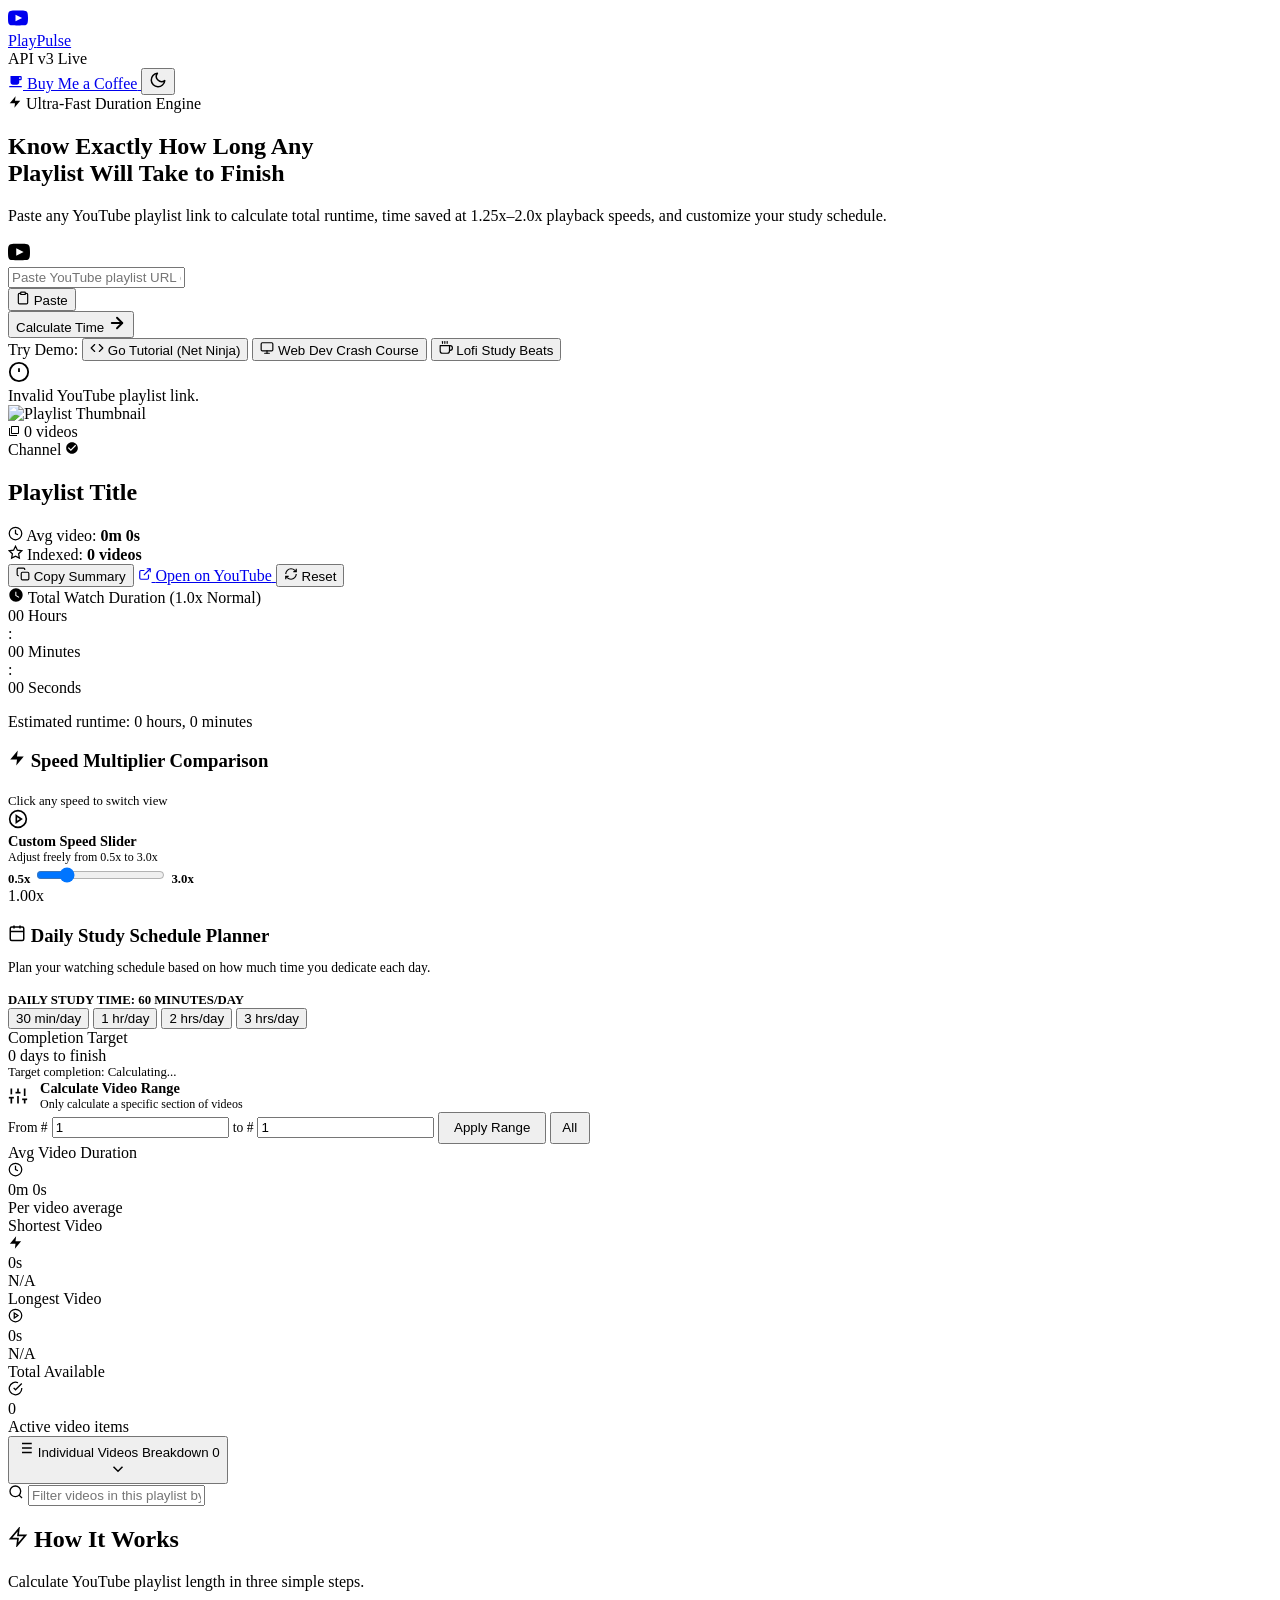
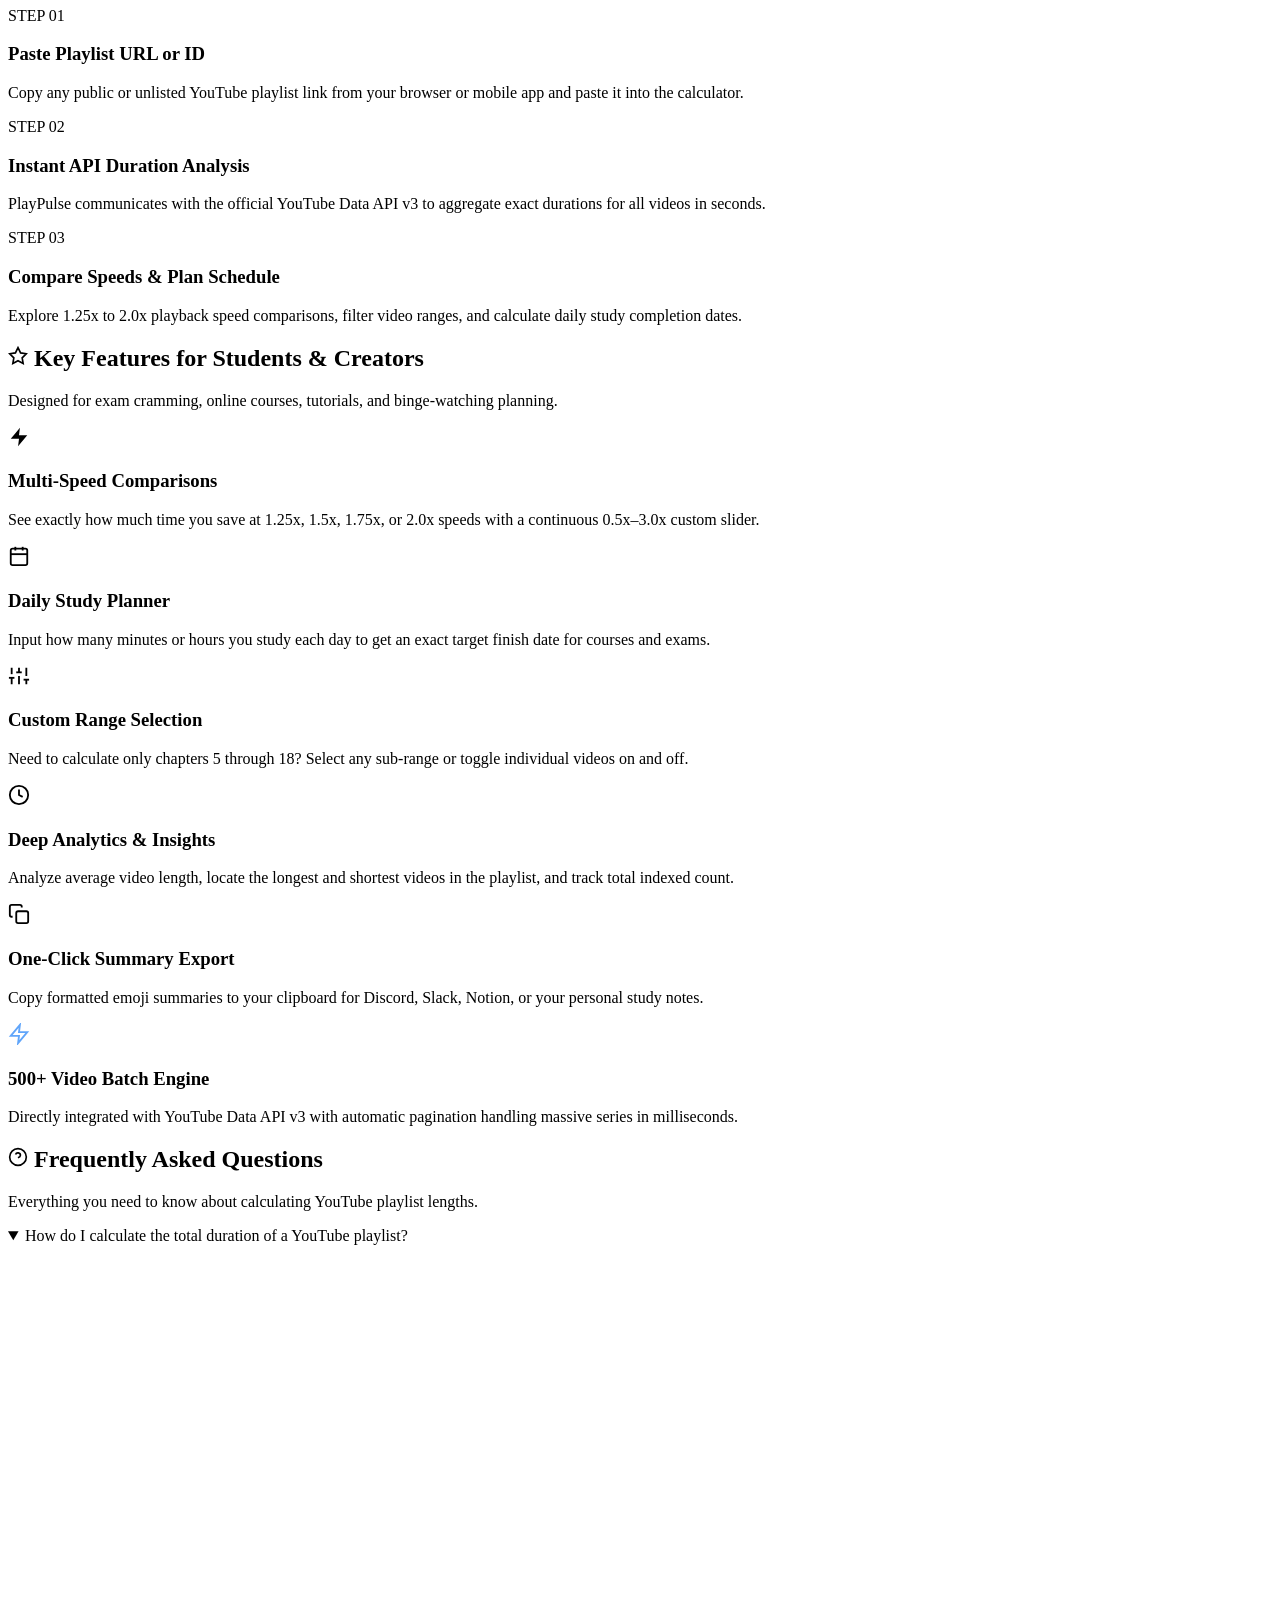
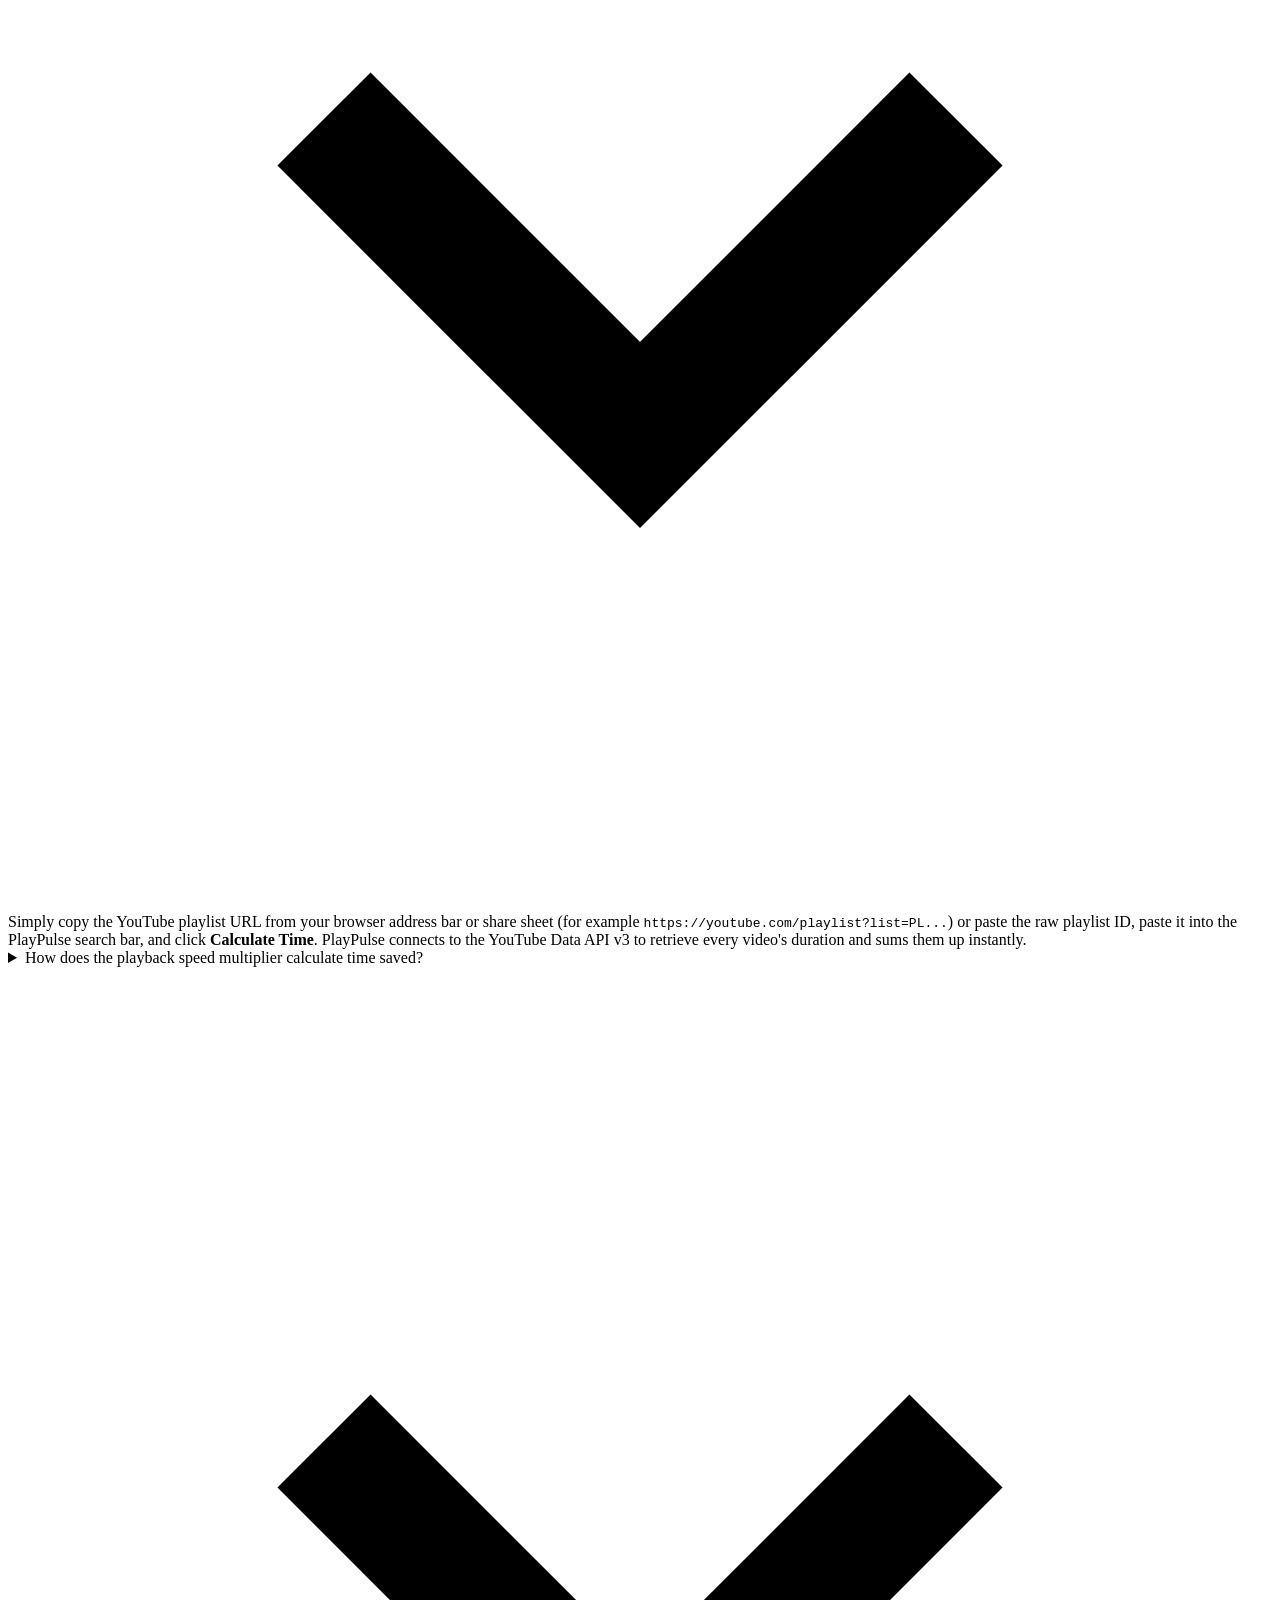
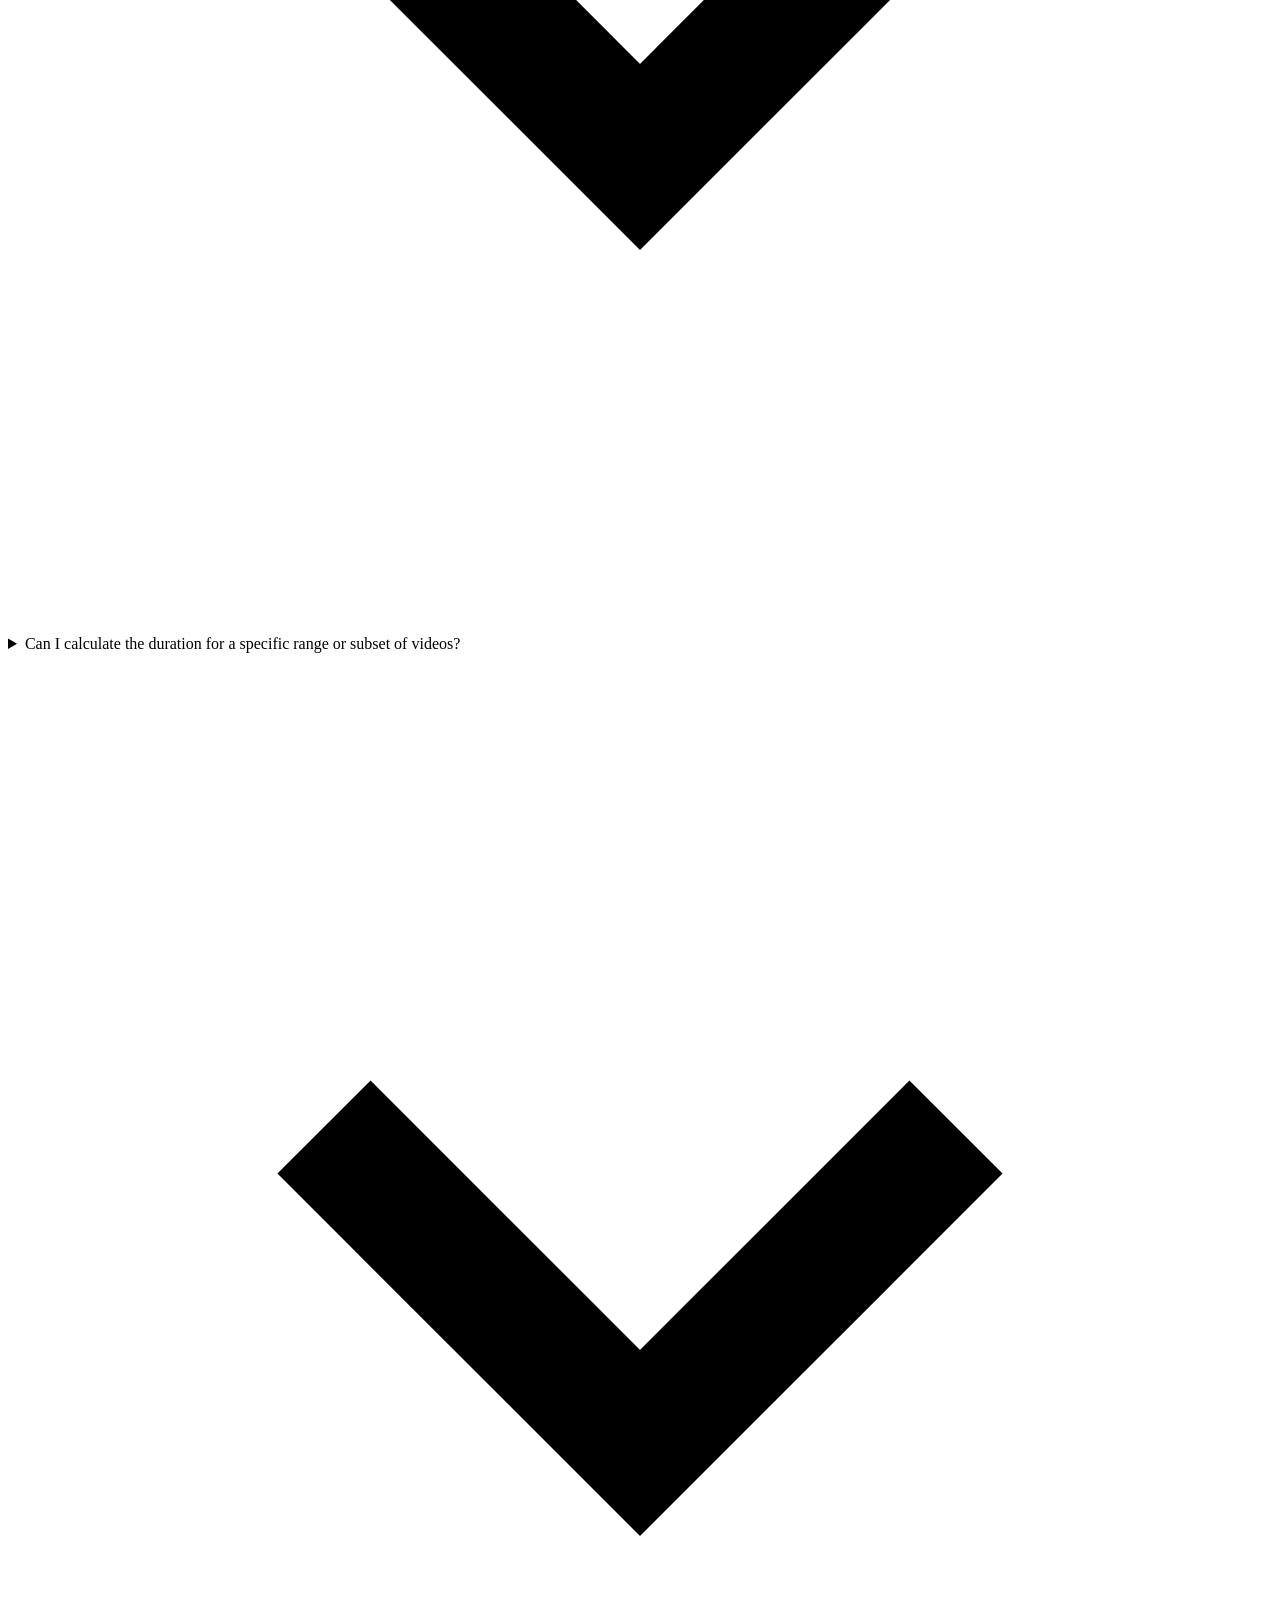
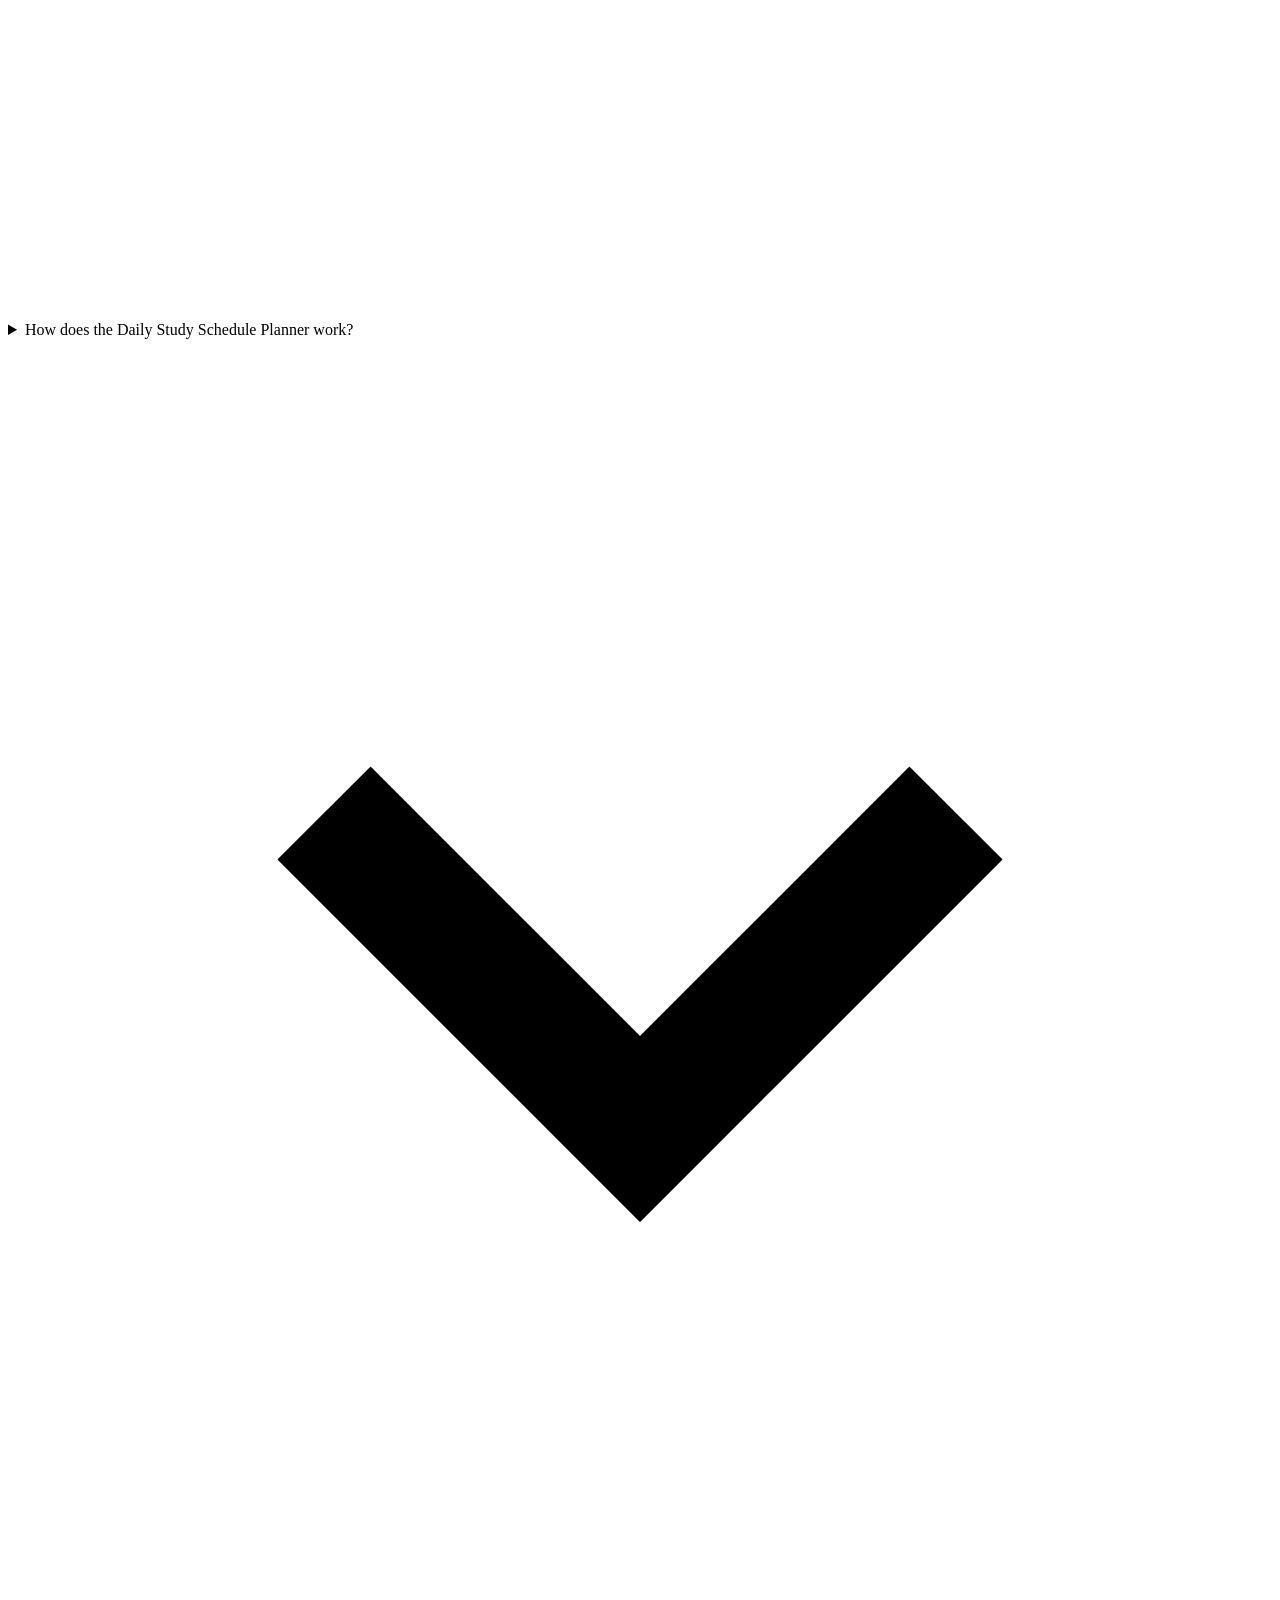
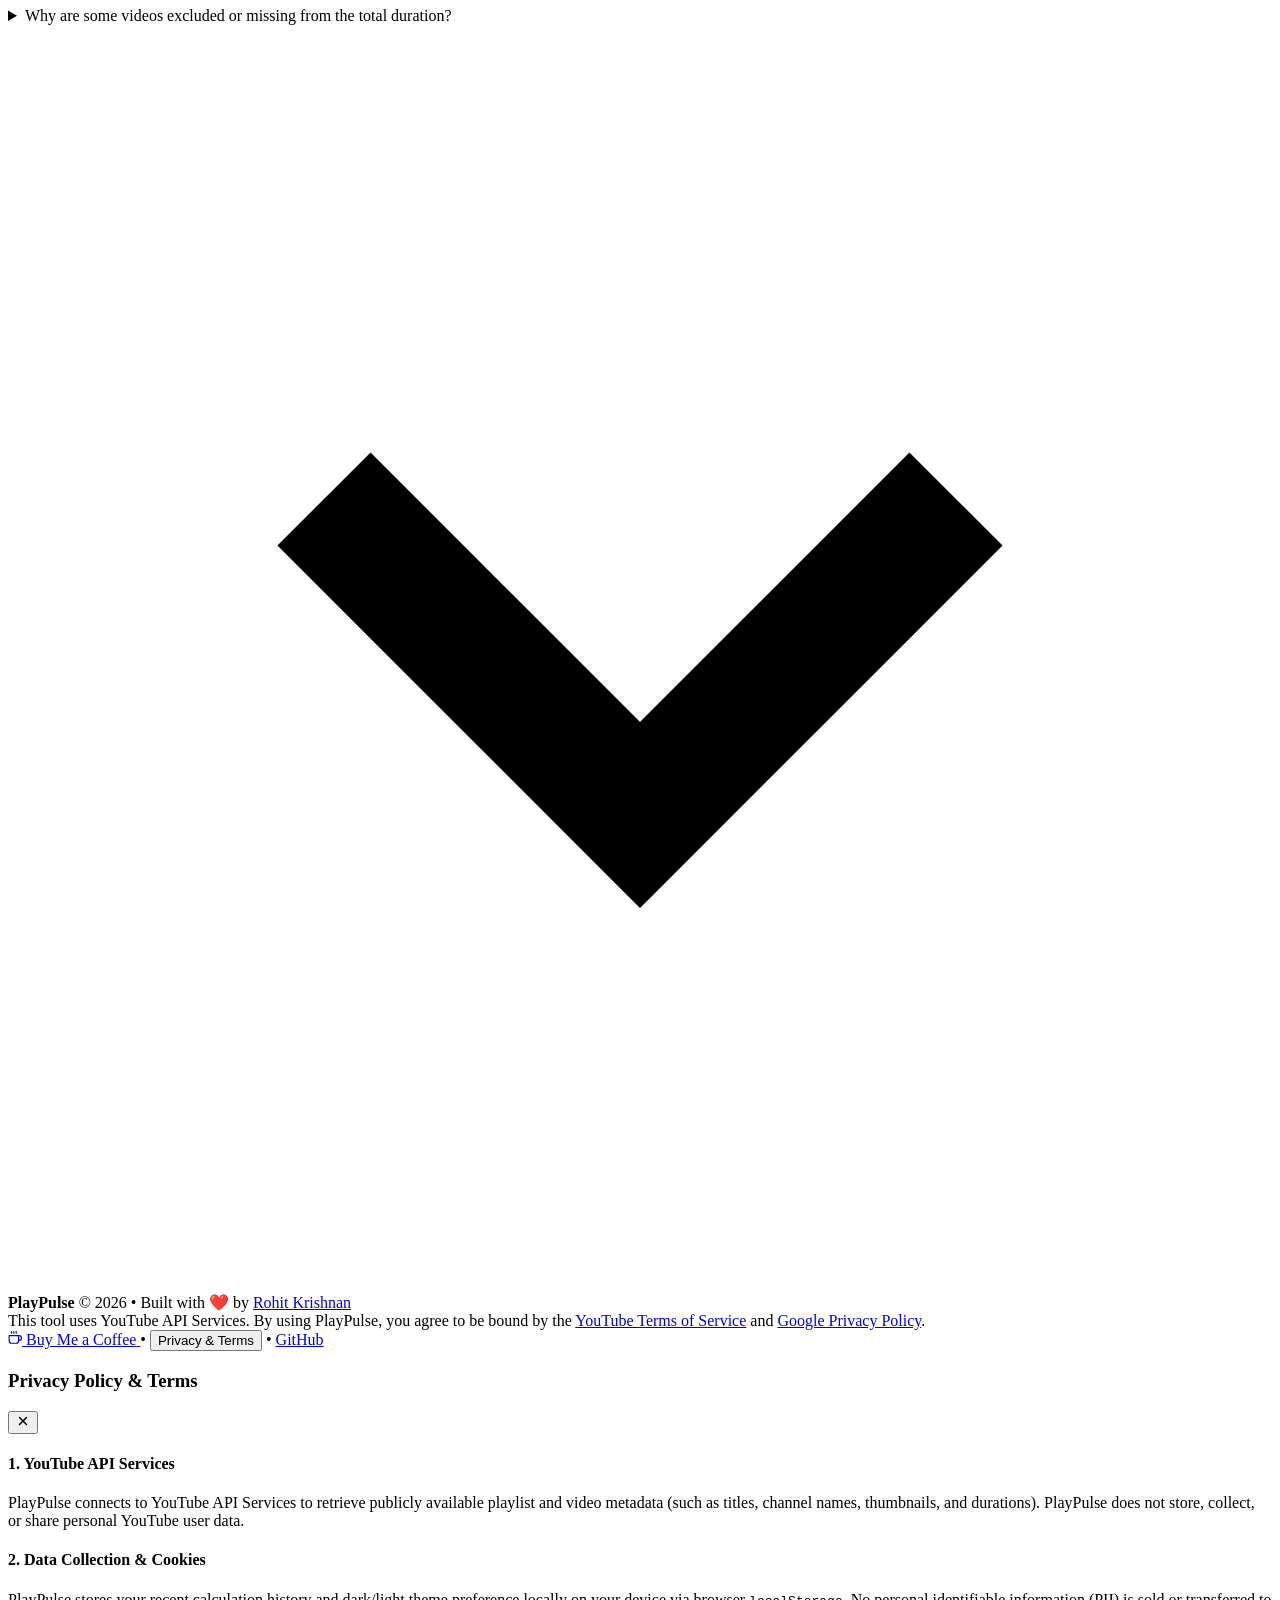
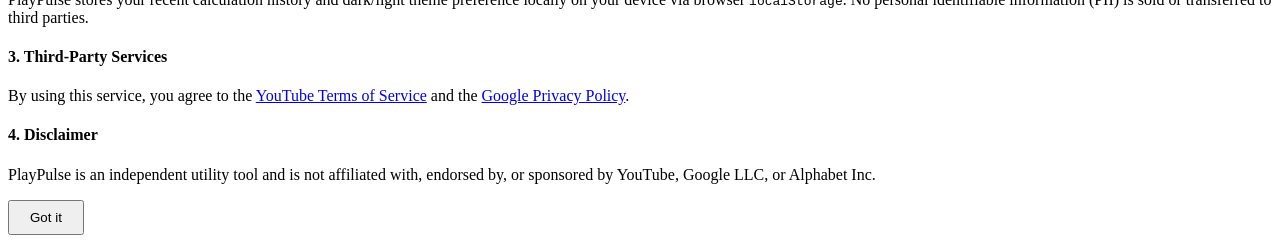
==== commit bfc23cf8: "feat: initialize client-side application structure with interactive playlist calculator logic, HTML," ====
--- a/public/index.html
+++ b/public/index.html
@@ -9,6 +9,17 @@
   <meta name="theme-color" content="#ff0033">
   <meta name="robots" content="index, follow">
   <link rel="canonical" href="https://playpulse-duration.netlify.app/">
+  <meta name="google-site-verification" content="cgTJPgJX0_pM5jHafAylI-KgQ2l_60oJ0tah9z72hGE" />
+
+  <!-- Google tag (gtag.js) -->
+  <script async src="https://www.googletagmanager.com/gtag/js?id=G-JCXLLQ6MJF"></script>
+  <script>
+    window.dataLayer = window.dataLayer || [];
+    function gtag(){dataLayer.push(arguments);}
+    gtag('js', new Date());
+
+    gtag('config', 'G-JCXLLQ6MJF');
+  </script>
 
   <!-- OpenGraph / Facebook / LinkedIn / Discord -->
   <meta property="og:type" content="website">
@@ -195,29 +206,33 @@
               id="playlistUrl" 
               class="search-input" 
               placeholder="Paste YouTube playlist URL or ID (e.g. https://youtube.com/playlist?list=...)" 
+              aria-label="YouTube playlist URL or ID"
               required
               autocomplete="off"
               spellcheck="false"
             />
             <div class="input-tool-actions">
-              <button type="button" id="pasteBtn" class="tool-btn" title="Paste from clipboard">
-                <svg width="14" height="14" viewBox="0 0 24 24" fill="none" stroke="currentColor" stroke-width="2" stroke-linecap="round" stroke-linejoin="round">
+              <button type="button" id="pasteBtn" class="tool-btn" title="Paste from clipboard" aria-label="Paste playlist URL from clipboard">
+                <svg width="14" height="14" viewBox="0 0 24 24" fill="none" stroke="currentColor" stroke-width="2" stroke-linecap="round" stroke-linejoin="round" aria-hidden="true">
                   <path d="M16 4h2a2 2 0 0 1 2 2v14a2 2 0 0 1-2 2H6a2 2 0 0 1-2-2V6a2 2 0 0 1 2-2h2"></path>
                   <rect x="8" y="2" width="8" height="4" rx="1" ry="1"></rect>
                 </svg>
                 <span>Paste</span>
               </button>
-              <button type="button" id="clearBtn" class="tool-btn" style="display:none;" title="Clear input">
-                ✕
+              <button type="button" id="clearBtn" class="tool-btn" style="display:none;" title="Clear input" aria-label="Clear input">
+                <svg width="12" height="12" viewBox="0 0 24 24" fill="none" stroke="currentColor" stroke-width="2.5" stroke-linecap="round" stroke-linejoin="round" aria-hidden="true">
+                  <line x1="18" y1="6" x2="6" y2="18"></line>
+                  <line x1="6" y1="6" x2="18" y2="18"></line>
+                </svg>
               </button>
             </div>
-            <button type="submit" id="submitBtn" class="btn-primary">
+            <button type="submit" id="submitBtn" class="btn-primary" aria-label="Calculate playlist duration">
               <span id="btnText">Calculate Time</span>
-              <svg id="btnArrow" width="18" height="18" viewBox="0 0 24 24" fill="none" stroke="currentColor" stroke-width="2.5" stroke-linecap="round" stroke-linejoin="round">
+              <svg id="btnArrow" width="18" height="18" viewBox="0 0 24 24" fill="none" stroke="currentColor" stroke-width="2.5" stroke-linecap="round" stroke-linejoin="round" aria-hidden="true">
                 <line x1="5" y1="12" x2="19" y2="12"></line>
                 <polyline points="12 5 19 12 12 19"></polyline>
               </svg>
-              <span id="btnSpinner" class="spinner" style="display:none;"></span>
+              <span id="btnSpinner" class="spinner" style="display:none;" aria-hidden="true"></span>
             </button>
           </form>
         </div>
@@ -226,13 +241,29 @@
         <div class="preset-container">
           <span class="preset-label">Try Demo:</span>
           <button type="button" class="preset-chip" data-url="https://www.youtube.com/playlist?list=PL4cUxeGkcC9gC88BEo9czgyS72A3doDeM">
-            <span>🥋</span> Go Tutorial (Net Ninja)
+            <svg width="14" height="14" viewBox="0 0 24 24" fill="none" stroke="currentColor" stroke-width="2" stroke-linecap="round" stroke-linejoin="round" aria-hidden="true">
+              <polyline points="16 18 22 12 16 6"></polyline>
+              <polyline points="8 6 2 12 8 18"></polyline>
+            </svg>
+            <span>Go Tutorial (Net Ninja)</span>
           </button>
           <button type="button" class="preset-chip" data-url="https://www.youtube.com/playlist?list=PLillGF-RfqbYeckUaD1z6nE_456_789">
-            <span>💻</span> Web Dev Crash Course
+            <svg width="14" height="14" viewBox="0 0 24 24" fill="none" stroke="currentColor" stroke-width="2" stroke-linecap="round" stroke-linejoin="round" aria-hidden="true">
+              <rect x="2" y="3" width="20" height="14" rx="2" ry="2"></rect>
+              <line x1="8" y1="21" x2="16" y2="21"></line>
+              <line x1="12" y1="17" x2="12" y2="21"></line>
+            </svg>
+            <span>Web Dev Crash Course</span>
           </button>
           <button type="button" class="preset-chip" data-url="https://www.youtube.com/playlist?list=PL2fnLEX043CR0_8xT6_o1sLz8f8yM9_tP">
-            <span>☕</span> Lofi Study Beats
+            <svg width="14" height="14" viewBox="0 0 24 24" fill="none" stroke="currentColor" stroke-width="2" stroke-linecap="round" stroke-linejoin="round" aria-hidden="true">
+              <path d="M18 8h1a4 4 0 0 1 0 8h-1"></path>
+              <path d="M2 8h16v9a4 4 0 0 1-4 4H6a4 4 0 0 1-4-4V8z"></path>
+              <line x1="6" y1="1" x2="6" y2="4"></line>
+              <line x1="10" y1="1" x2="10" y2="4"></line>
+              <line x1="14" y1="1" x2="14" y2="4"></line>
+            </svg>
+            <span>Lofi Study Beats</span>
           </button>
         </div>
 
@@ -387,7 +418,7 @@
           </div>
           <div class="custom-speed-slider-wrap">
             <span style="font-size: 0.8rem; font-weight: 600; color: var(--text-tertiary);">0.5x</span>
-            <input type="range" id="customSpeedSlider" class="range-slider" min="0.5" max="3.0" step="0.05" value="1.0">
+            <input type="range" id="customSpeedSlider" class="range-slider" min="0.5" max="3.0" step="0.05" value="1.0" aria-label="Adjust playback speed multiplier from 0.5x to 3.0x">
             <span style="font-size: 0.8rem; font-weight: 600; color: var(--text-tertiary);">3.0x</span>
           </div>
           <div class="custom-speed-val" id="customSpeedDisplay">1.00x</div>
@@ -454,9 +485,9 @@
           </div>
           <div class="range-inputs">
             <span style="font-size: 0.85rem; color: var(--text-secondary);">From #</span>
-            <input type="number" id="rangeStart" class="range-num-input" min="1" value="1">
+            <input type="number" id="rangeStart" class="range-num-input" min="1" value="1" aria-label="Start video index number">
             <span style="font-size: 0.85rem; color: var(--text-secondary);">to #</span>
-            <input type="number" id="rangeEnd" class="range-num-input" min="1" value="1">
+            <input type="number" id="rangeEnd" class="range-num-input" min="1" value="1" aria-label="End video index number">
             <button type="button" id="rangeApplyBtn" class="btn-secondary" style="padding: 0.4rem 0.85rem;">
               Apply Range
             </button>
@@ -526,7 +557,7 @@
 
         <!-- Video List Drawer -->
         <div class="video-list-container">
-          <div class="video-list-header" id="videoListHeader">
+          <button type="button" class="video-list-header" id="videoListHeader" aria-expanded="true" aria-controls="videoListDrawer">
             <div class="video-list-title-group">
               <svg width="18" height="18" viewBox="0 0 24 24" fill="none" stroke="currentColor" stroke-width="2">
                 <line x1="8" y1="6" x2="21" y2="6"></line>
@@ -536,21 +567,21 @@
                 <line x1="3" y1="12" x2="3.01" y2="12"></line>
                 <line x1="3" y1="18" x2="3.01" y2="18"></line>
               </svg>
-              <h3 style="font-size: 1rem; font-weight: 700;">Individual Videos Breakdown</h3>
+              <span class="video-list-title-text">Individual Videos Breakdown</span>
               <span class="list-count-badge" id="videoListBadge">0</span>
             </div>
-            <svg id="chevronIcon" width="18" height="18" viewBox="0 0 24 24" fill="none" stroke="currentColor" stroke-width="2" style="transition: transform 0.2s;">
+            <svg id="chevronIcon" width="18" height="18" viewBox="0 0 24 24" fill="none" stroke="currentColor" stroke-width="2" style="transition: transform 0.2s;" aria-hidden="true">
               <polyline points="6 9 12 15 18 9"></polyline>
             </svg>
-          </div>
+          </button>
 
           <div id="videoListDrawer" style="display:block;">
             <div class="video-search-wrap">
-              <svg width="16" height="16" viewBox="0 0 24 24" fill="none" stroke="currentColor" stroke-width="2" style="color: var(--text-tertiary);">
+              <svg width="16" height="16" viewBox="0 0 24 24" fill="none" stroke="currentColor" stroke-width="2" style="color: var(--text-tertiary);" aria-hidden="true">
                 <circle cx="11" cy="11" r="8"></circle>
                 <line x1="21" y1="21" x2="16.65" y2="16.65"></line>
               </svg>
-              <input type="text" id="videoSearchInput" class="video-search-input" placeholder="Filter videos in this playlist by title..." />
+              <input type="text" id="videoSearchInput" class="video-search-input" placeholder="Filter videos in this playlist by title..." aria-label="Filter videos in this playlist by title" />
             </div>
 
             <div class="video-items-scroll" id="videoItemsList">
@@ -765,7 +796,14 @@
         </div>
         <div class="footer-links">
           <a href="https://buymeacoffee.com/lordnydorf" target="_blank" rel="noopener noreferrer" class="footer-bmac-link">
-            <span>☕</span> Buy Me a Coffee
+            <svg width="14" height="14" viewBox="0 0 24 24" fill="none" stroke="currentColor" stroke-width="2" stroke-linecap="round" stroke-linejoin="round" aria-hidden="true">
+              <path d="M18 8h1a4 4 0 0 1 0 8h-1"></path>
+              <path d="M2 8h16v9a4 4 0 0 1-4 4H6a4 4 0 0 1-4-4V8z"></path>
+              <line x1="6" y1="1" x2="6" y2="4"></line>
+              <line x1="10" y1="1" x2="10" y2="4"></line>
+              <line x1="14" y1="1" x2="14" y2="4"></line>
+            </svg>
+            <span>Buy Me a Coffee</span>
           </a>
           <span class="footer-separator">•</span>
           <button type="button" id="openPrivacyModalBtn" class="footer-modal-link">Privacy &amp; Terms</button>
@@ -776,12 +814,20 @@
     </footer>
   </div>
 
+  <!-- Screen Reader Live Status Region -->
+  <div id="a11yStatus" class="sr-only" role="status" aria-live="polite"></div>
+
   <!-- Privacy & Terms Modal -->
   <div id="legalModal" class="modal-backdrop" aria-hidden="true" role="dialog" aria-modal="true" aria-labelledby="modalTitle">
     <div class="modal-card">
       <div class="modal-header">
         <h3 id="modalTitle" class="modal-title">Privacy Policy &amp; Terms</h3>
-        <button type="button" id="closeModalBtn" class="modal-close-btn" aria-label="Close modal">✕</button>
+        <button type="button" id="closeModalBtn" class="modal-close-btn" aria-label="Close privacy and terms modal">
+          <svg width="14" height="14" viewBox="0 0 24 24" fill="none" stroke="currentColor" stroke-width="2.5" stroke-linecap="round" stroke-linejoin="round" aria-hidden="true">
+            <line x1="18" y1="6" x2="6" y2="18"></line>
+            <line x1="6" y1="6" x2="18" y2="18"></line>
+          </svg>
+        </button>
       </div>
       <div class="modal-body">
         <h4>1. YouTube API Services</h4>
@@ -803,7 +849,7 @@
   </div>
 
   <!-- Toast Notification Container -->
-  <div class="toast-container" id="toastContainer"></div>
+  <div class="toast-container" id="toastContainer" role="log" aria-live="polite"></div>
 
   <script src="/app.js" defer></script>
 </body>
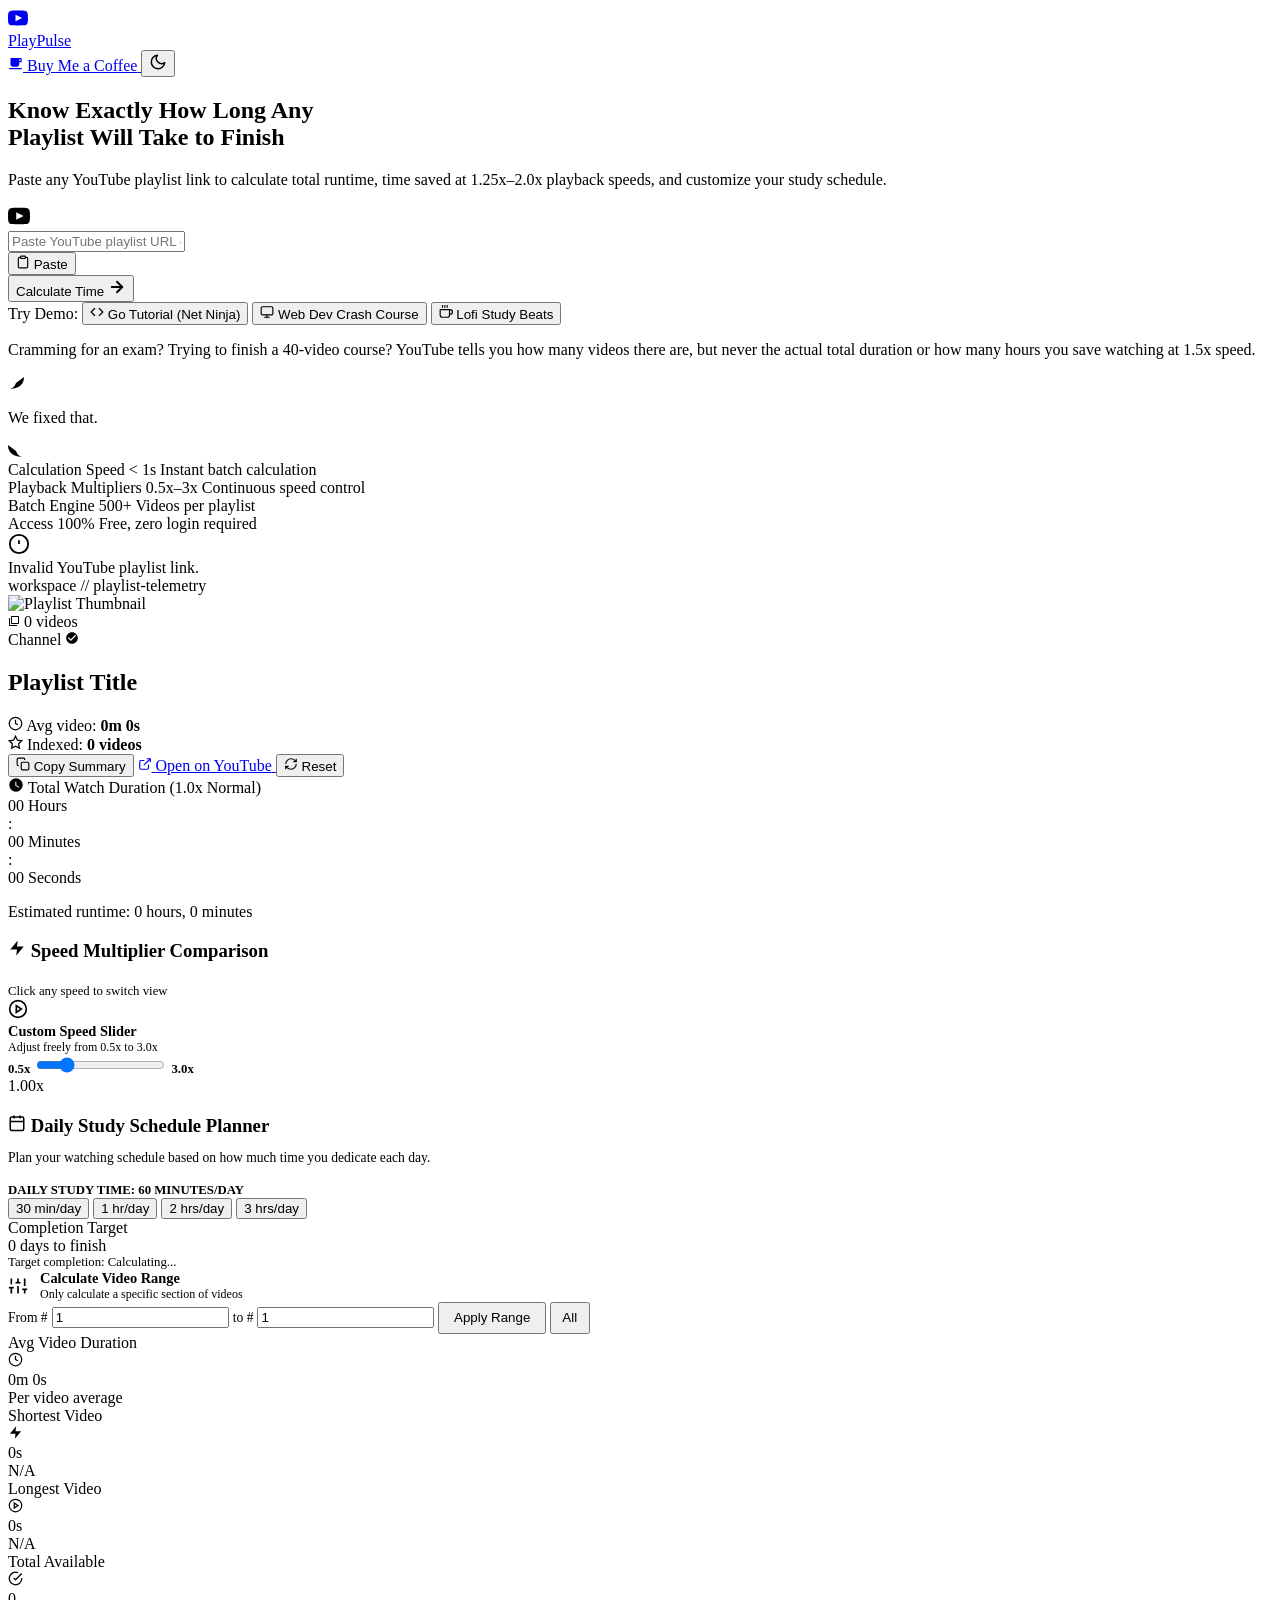
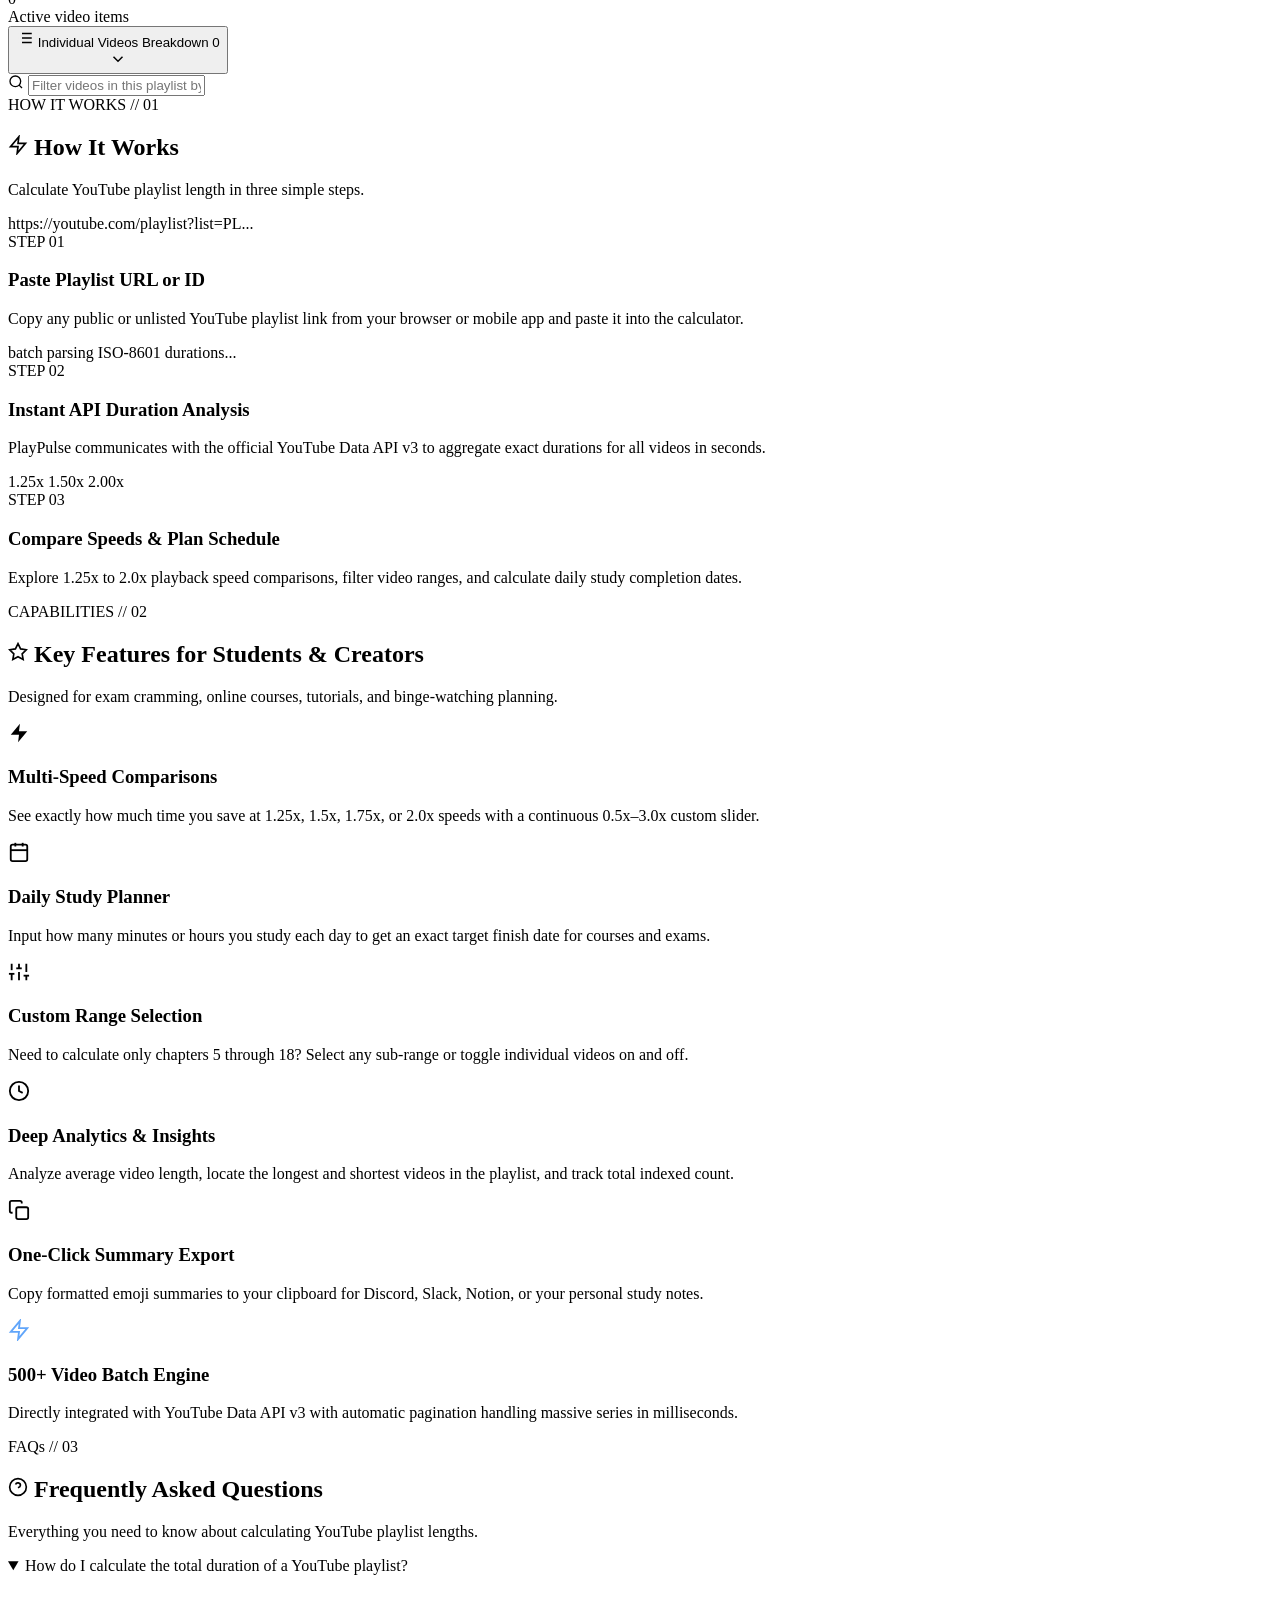
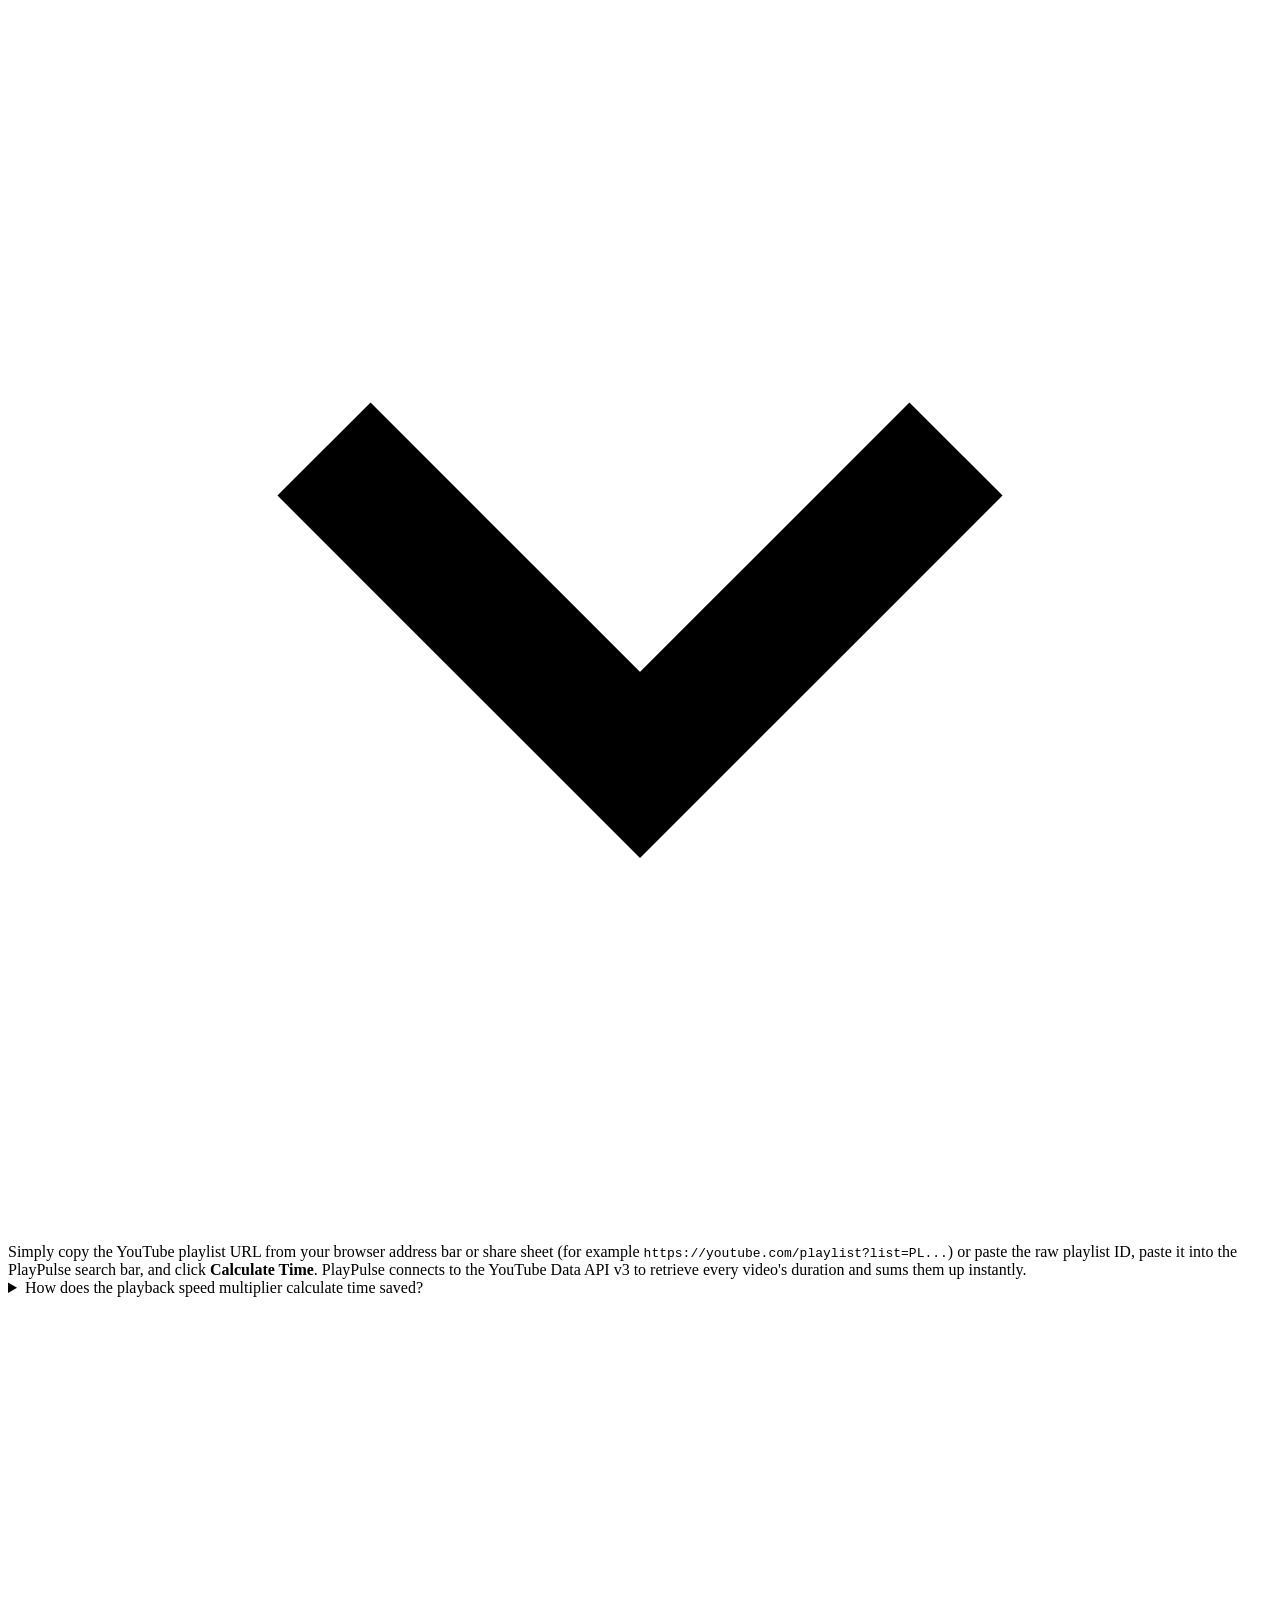
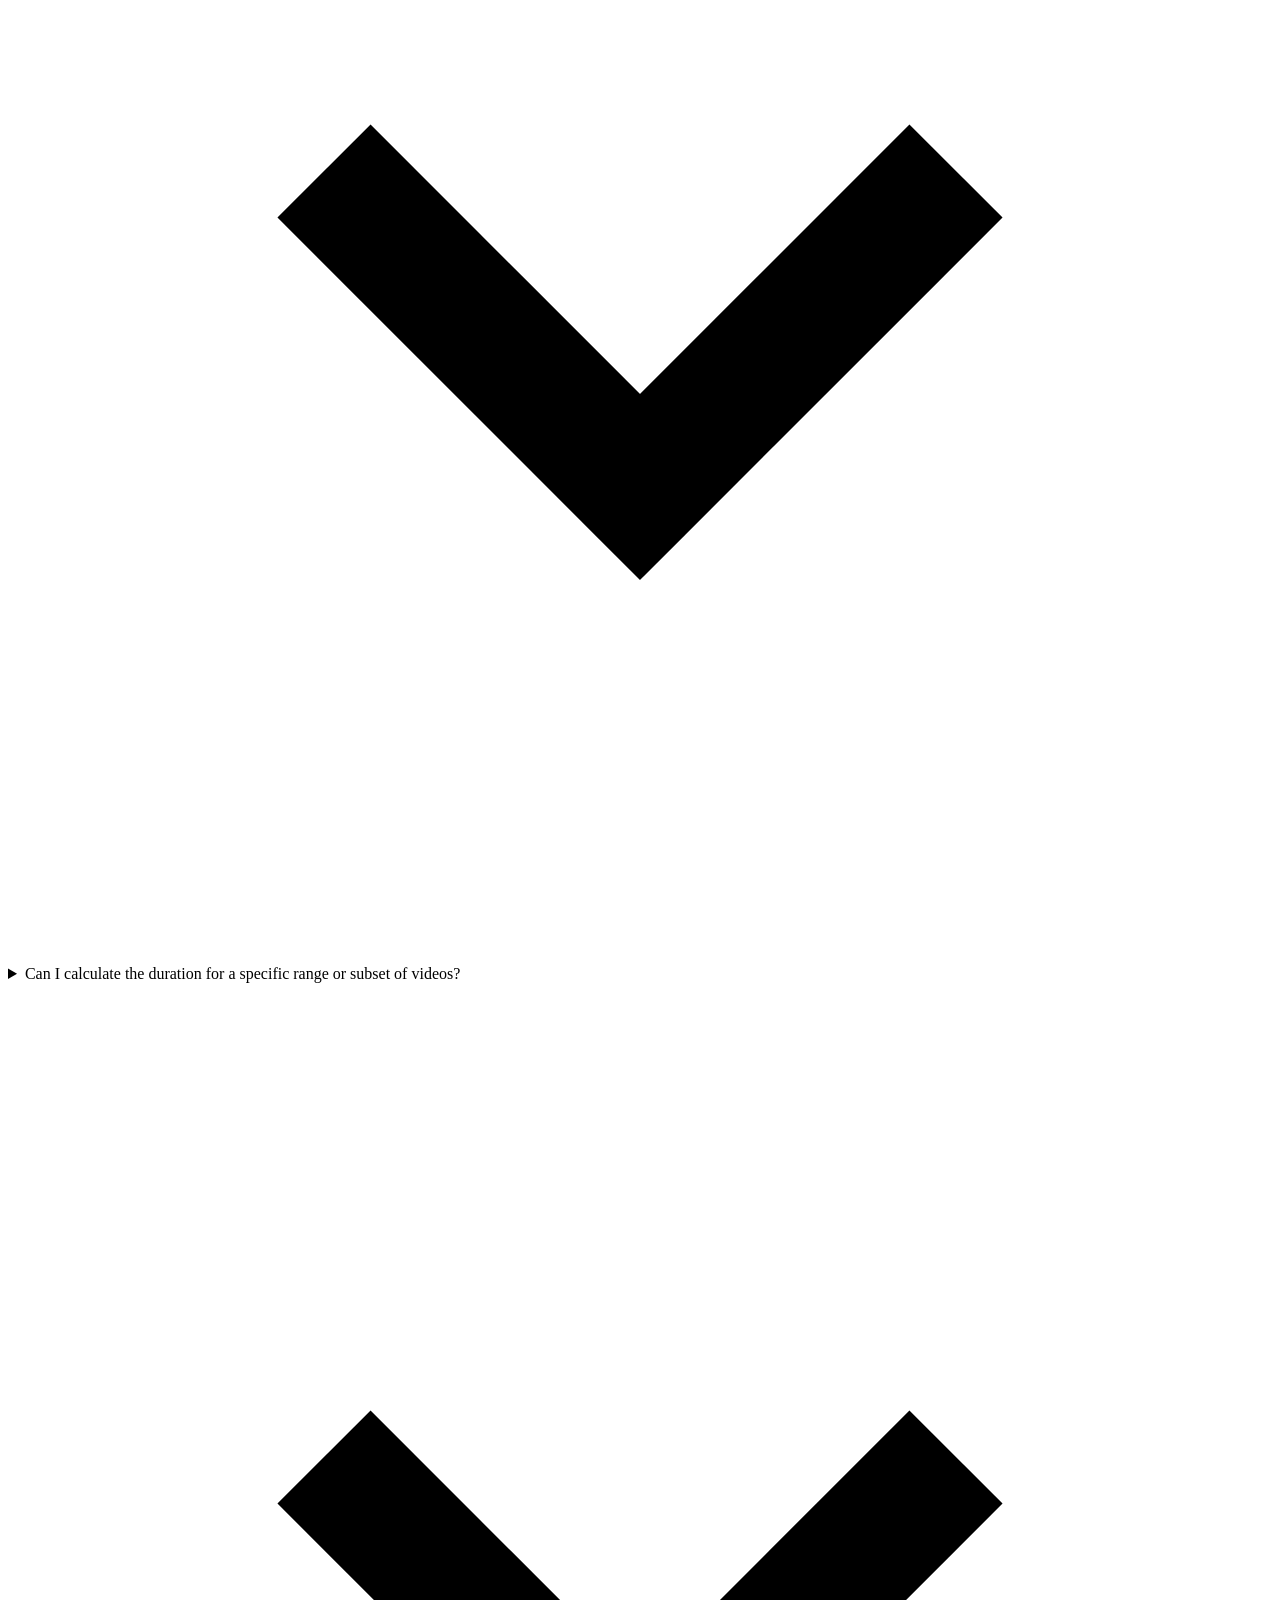
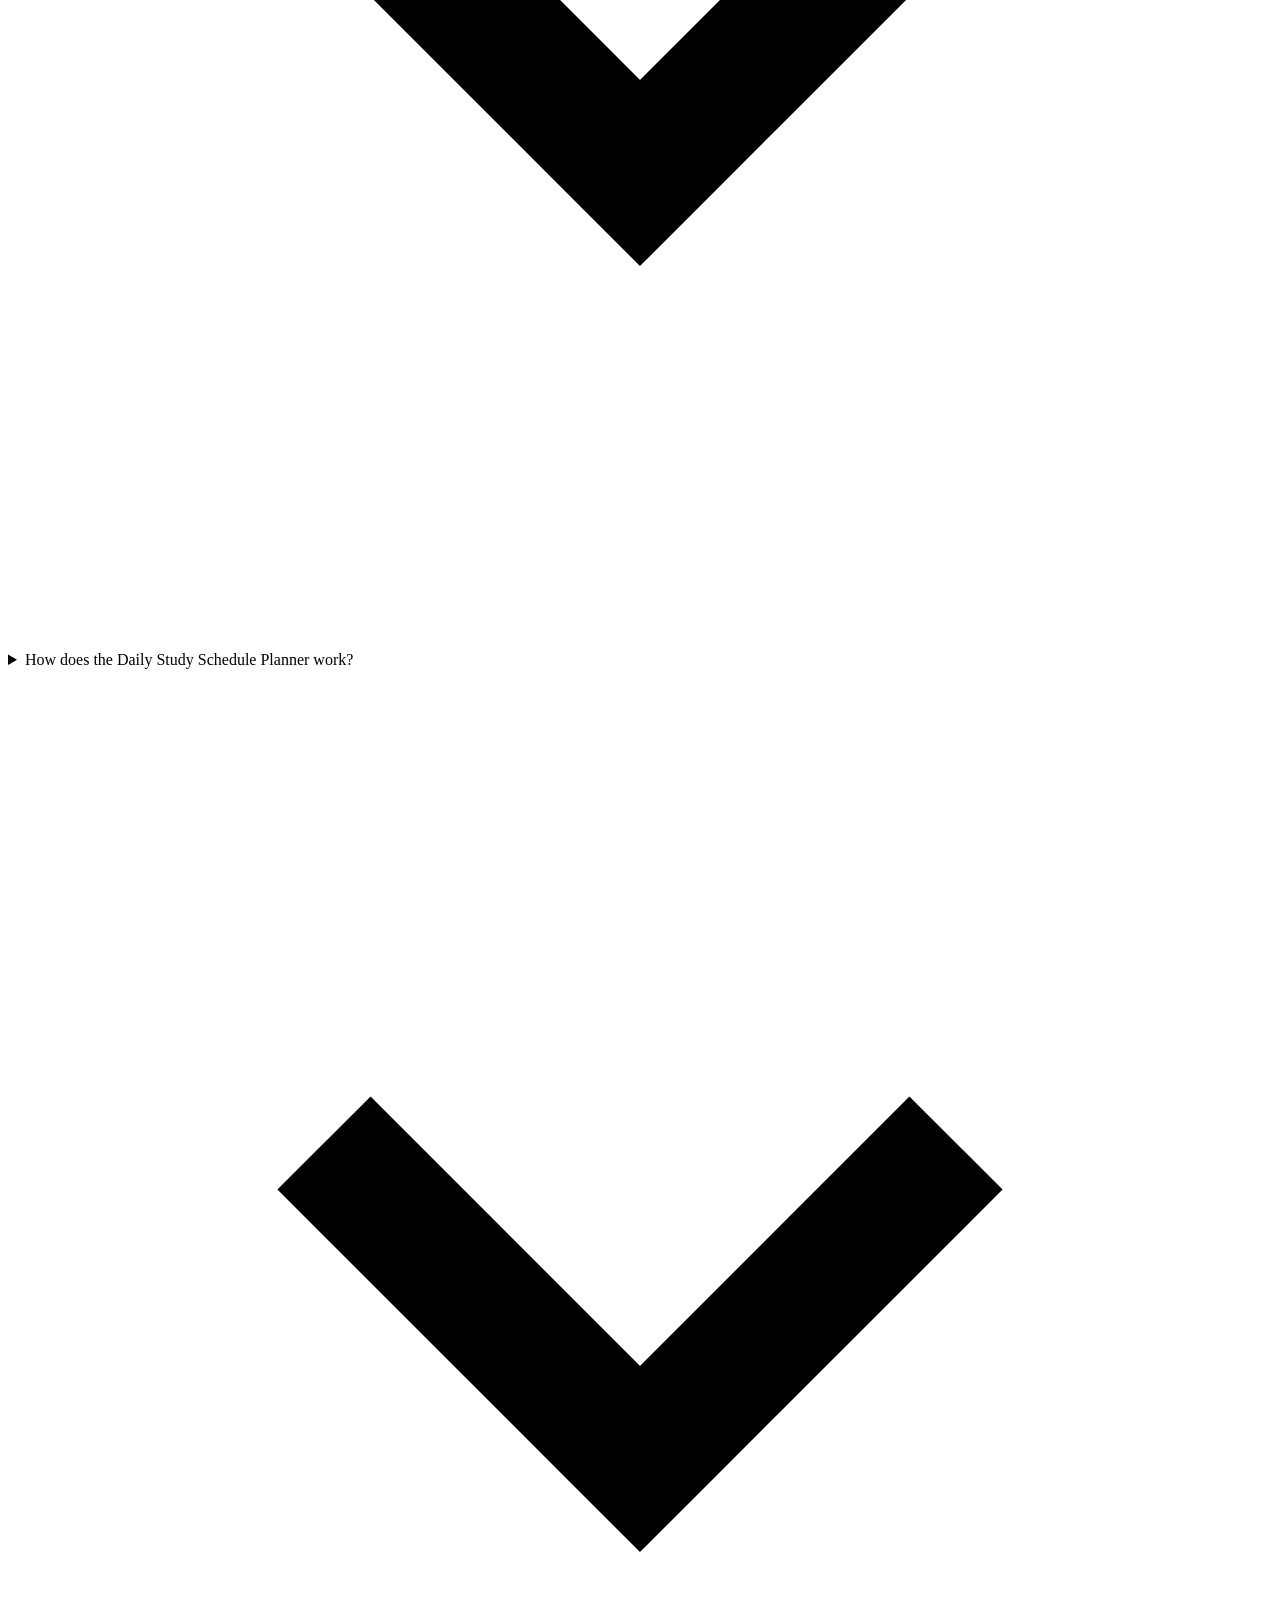
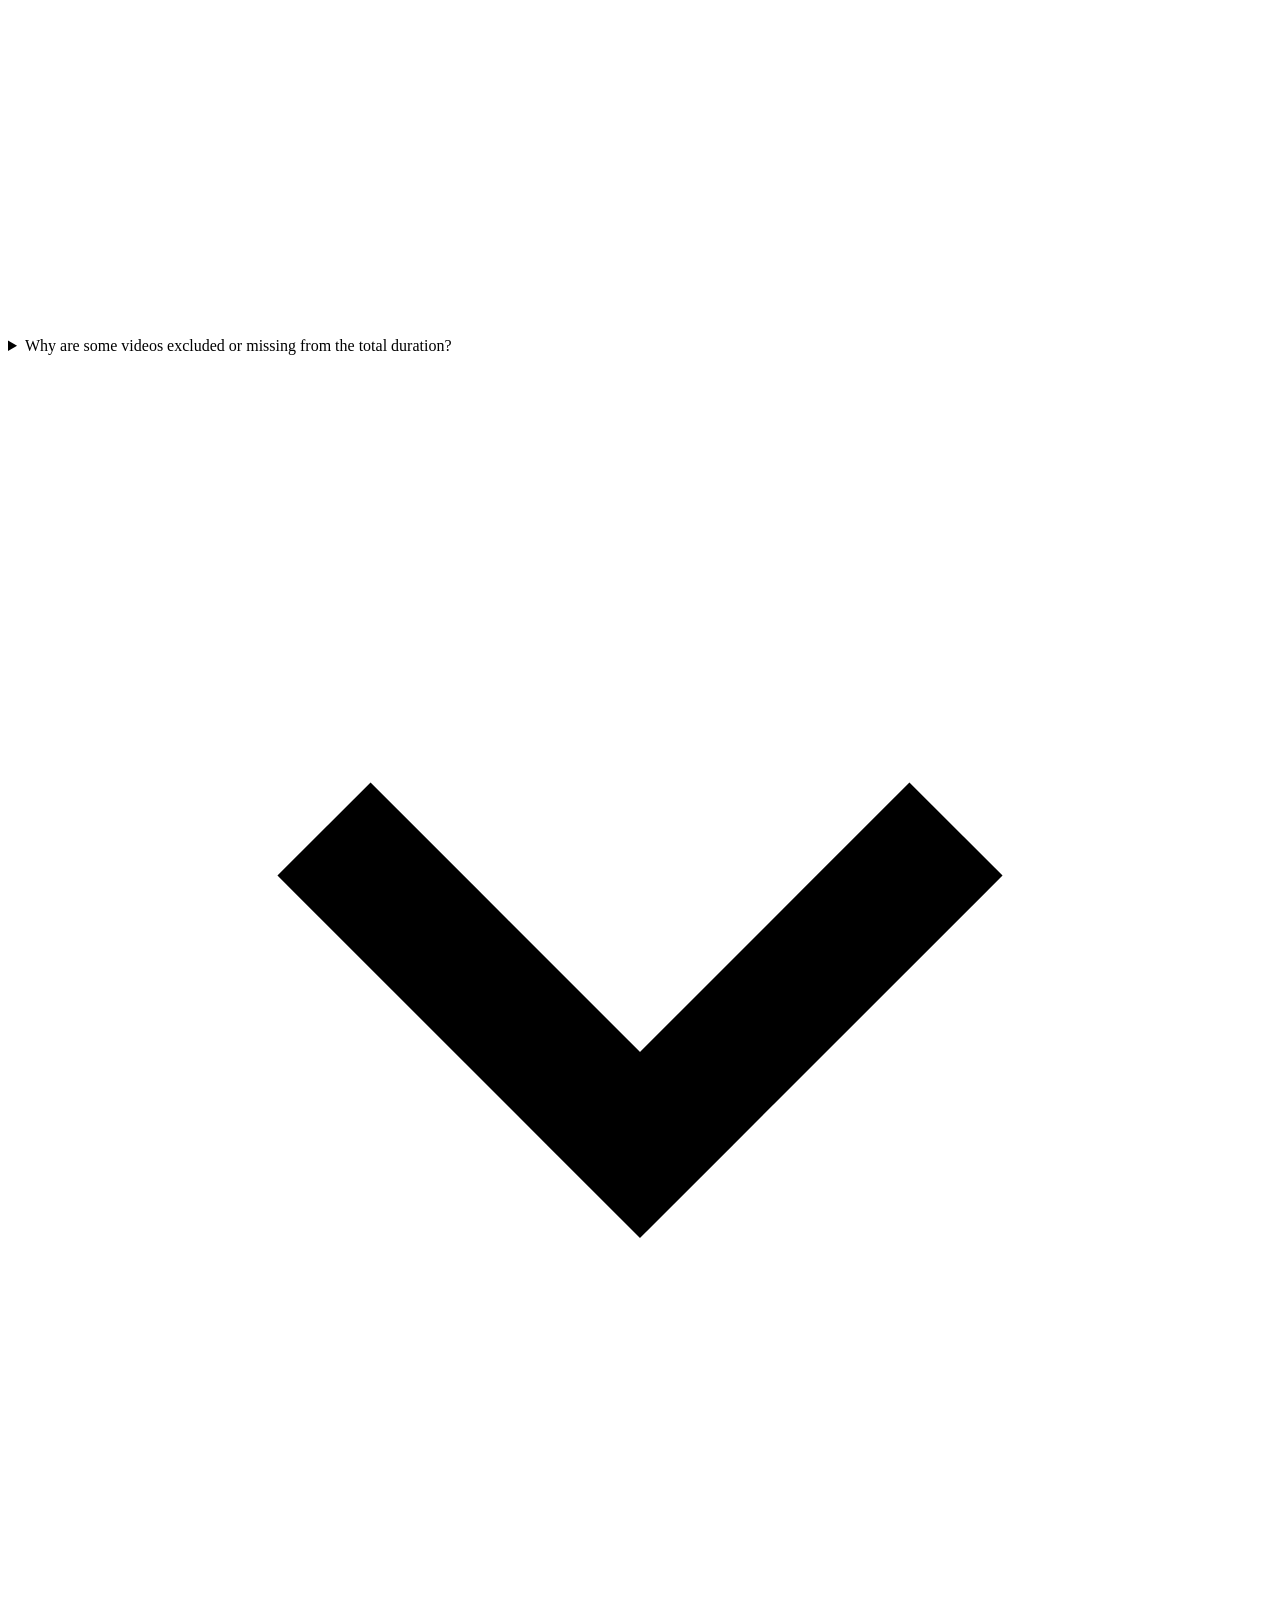
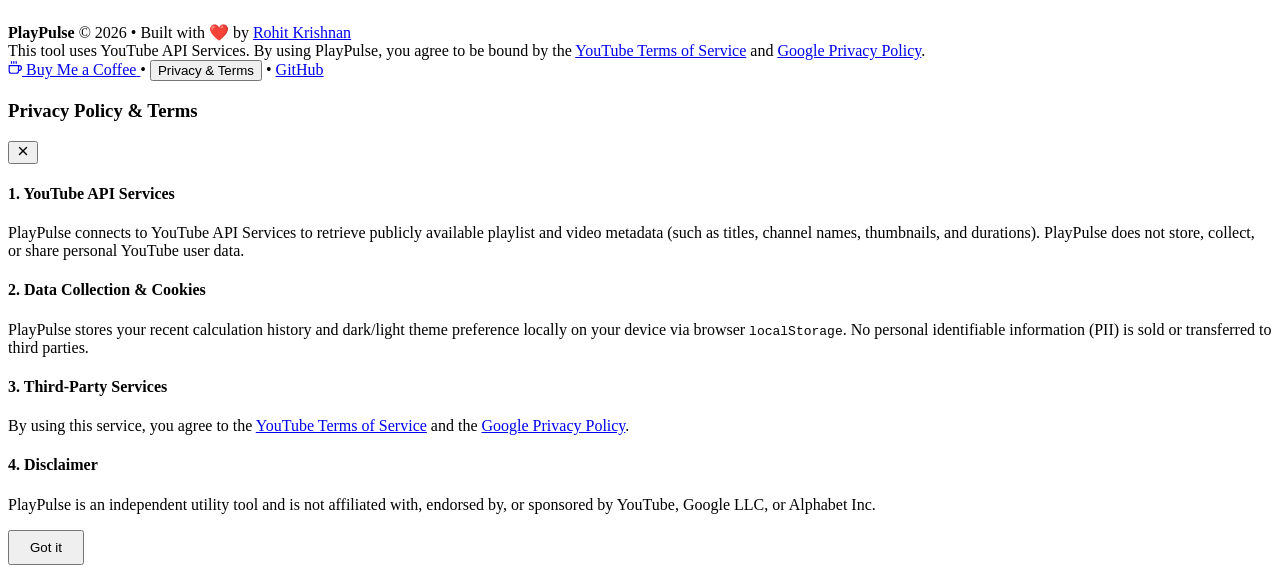
==== commit 979a3312: "feat: add interactive web frontend and dotenv auto-reload to playlist duration calculator" ====
--- a/public/index.html
+++ b/public/index.html
@@ -1,11 +1,14 @@
 <!DOCTYPE html>
 <html lang="en" data-theme="dark">
+
 <head>
   <meta charset="UTF-8">
   <meta name="viewport" content="width=device-width, initial-scale=1.0">
   <title>PlayPulse — YouTube Playlist Duration & Speed Calculator</title>
-  <meta name="description" content="Calculate total duration, multi-speed watch times (1.25x–2.0x), and study schedules for any YouTube playlist instantly. Fast, free, and accurate.">
-  <meta name="keywords" content="youtube playlist duration calculator, youtube playlist length, youtube watch time, playlist speed calculator, study schedule planner, video duration, youtube course time">
+  <meta name="description"
+    content="Calculate total duration, multi-speed watch times (1.25x–2.0x), and study schedules for any YouTube playlist instantly. Fast, free, and accurate.">
+  <meta name="keywords"
+    content="youtube playlist duration calculator, youtube playlist length, youtube watch time, playlist speed calculator, study schedule planner, video duration, youtube course time">
   <meta name="theme-color" content="#ff0033">
   <meta name="robots" content="index, follow">
   <link rel="canonical" href="https://playpulse-duration.netlify.app/">
@@ -15,7 +18,7 @@
   <script async src="https://www.googletagmanager.com/gtag/js?id=G-JCXLLQ6MJF"></script>
   <script>
     window.dataLayer = window.dataLayer || [];
-    function gtag(){dataLayer.push(arguments);}
+    function gtag() { dataLayer.push(arguments); }
     gtag('js', new Date());
 
     gtag('config', 'G-JCXLLQ6MJF');
@@ -26,7 +29,8 @@
   <meta property="og:url" content="https://playpulse-duration.netlify.app/">
   <meta property="og:site_name" content="PlayPulse">
   <meta property="og:title" content="PlayPulse — YouTube Playlist Duration & Speed Calculator">
-  <meta property="og:description" content="Calculate total runtime, multi-speed watch times (1.25x–2.0x), and study schedules for any YouTube playlist instantly.">
+  <meta property="og:description"
+    content="Calculate total runtime, multi-speed watch times (1.25x–2.0x), and study schedules for any YouTube playlist instantly.">
   <meta property="og:image" content="https://playpulse-duration.netlify.app/og-image.png">
   <meta property="og:image:alt" content="PlayPulse - YouTube Playlist Duration & Speed Calculator">
   <meta property="og:image:width" content="1200">
@@ -36,7 +40,8 @@
   <meta name="twitter:card" content="summary_large_image">
   <meta name="twitter:url" content="https://playpulse-duration.netlify.app/">
   <meta name="twitter:title" content="PlayPulse — YouTube Playlist Duration & Speed Calculator">
-  <meta name="twitter:description" content="Calculate total runtime, multi-speed watch times (1.25x–2.0x), and study schedules for any YouTube playlist instantly.">
+  <meta name="twitter:description"
+    content="Calculate total runtime, multi-speed watch times (1.25x–2.0x), and study schedules for any YouTube playlist instantly.">
   <meta name="twitter:image" content="https://playpulse-duration.netlify.app/og-image.png">
 
   <!-- Structured Data: WebApplication & FAQPage JSON-LD -->
@@ -110,14 +115,17 @@
   <link rel="icon" type="image/svg+xml" href="/favicon.svg">
   <link rel="alternate icon" type="image/x-icon" href="/favicon.ico">
   <link rel="apple-touch-icon" href="/favicon.png">
-  
+
   <!-- Modern Fonts -->
   <link rel="preconnect" href="https://fonts.googleapis.com">
   <link rel="preconnect" href="https://fonts.gstatic.com" crossorigin>
-  <link href="https://fonts.googleapis.com/css2?family=Inter:wght@400;500;600;700&family=JetBrains+Mono:wght@500;600;700;800&family=Plus+Jakarta+Sans:wght@400;500;600;700;800&display=swap" rel="stylesheet">
+  <link
+    href="https://fonts.googleapis.com/css2?family=Inter:wght@400;500;600;700&family=JetBrains+Mono:wght@500;600;700;800&family=Plus+Jakarta+Sans:wght@400;500;600;700;800&display=swap"
+    rel="stylesheet">
   <link rel="manifest" href="/site.webmanifest">
   <link rel="stylesheet" href="/styles.css">
 </head>
+
 <body>
 
   <!-- Ambient Glow Atmosphere -->
@@ -134,29 +142,26 @@
       <div class="container nav-content">
         <a href="/" class="brand-logo" id="logoLink">
           <div class="logo-icon-wrapper">
-            <svg width="20" height="20" viewBox="0 0 24 24" fill="currentColor">
-              <path d="M19.615 3.184c-3.604-.246-11.631-.245-15.23 0-3.897.266-4.356 2.62-4.385 8.816.029 6.185.484 8.549 4.385 8.816 3.6.245 11.626.246 15.23 0 3.897-.266 4.356-2.62 4.385-8.816-.029-6.185-.484-8.549-4.385-8.816zm-10.615 12.816v-8l8 3.993-8 4.007z"/>
+            <svg width="20" height="20" viewBox="0 0 24 24" fill="currentColor" aria-hidden="true">
+              <path
+                d="M19.615 3.184c-3.604-.246-11.631-.245-15.23 0-3.897.266-4.356 2.62-4.385 8.816.029 6.185.484 8.549 4.385 8.816 3.6.245 11.626.246 15.23 0 3.897-.266 4.356-2.62 4.385-8.816-.029-6.185-.484-8.549-4.385-8.816zm-10.615 12.816v-8l8 3.993-8 4.007z" />
             </svg>
           </div>
           <span class="logo-text">Play<span>Pulse</span></span>
         </a>
 
-        <div class="nav-badges">
-          <div class="version-pill">
-            <span class="status-dot"></span>
-            <span>API v3 Live</span>
-          </div>
-        </div>
-
         <div class="nav-actions">
-          <a href="https://buymeacoffee.com/lordnydorf" target="_blank" rel="noopener noreferrer" class="bmac-btn" title="Support the creator">
-            <svg width="15" height="15" viewBox="0 0 24 24" fill="currentColor">
-              <path d="M20 3H4v10c0 2.21 1.79 4 4 4h6c2.21 0 4-1.79 4-4v-3h2c1.1 0 2-.9 2-2V5c0-1.1-.9-2-2-2zm0 5h-2V5h2v3zM2 19h20v2H2z"/>
+          <a href="https://buymeacoffee.com/lordnydorf" target="_blank" rel="noopener noreferrer" class="bmac-btn" aria-label="Support the creator on Buy Me a Coffee"
+            title="Support the creator">
+            <svg width="15" height="15" viewBox="0 0 24 24" fill="currentColor" aria-hidden="true">
+              <path
+                d="M20 3H4v10c0 2.21 1.79 4 4 4h6c2.21 0 4-1.79 4-4v-3h2c1.1 0 2-.9 2-2V5c0-1.1-.9-2-2-2zm0 5h-2V5h2v3zM2 19h20v2H2z" />
             </svg>
             <span>Buy Me a Coffee</span>
           </a>
           <button id="themeToggleBtn" class="icon-btn" aria-label="Toggle light/dark theme" title="Toggle theme">
-            <svg id="themeIconSun" width="18" height="18" viewBox="0 0 24 24" fill="none" stroke="currentColor" stroke-width="2" stroke-linecap="round" stroke-linejoin="round" style="display:none;">
+            <svg id="themeIconSun" width="18" height="18" viewBox="0 0 24 24" fill="none" stroke="currentColor"
+              stroke-width="2" stroke-linecap="round" stroke-linejoin="round" style="display:none;" aria-hidden="true">
               <circle cx="12" cy="12" r="5"></circle>
               <line x1="12" y1="1" x2="12" y2="3"></line>
               <line x1="12" y1="21" x2="12" y2="23"></line>
@@ -167,7 +172,8 @@
               <line x1="4.22" y1="19.78" x2="5.64" y2="18.36"></line>
               <line x1="18.36" y1="5.64" x2="19.78" y2="4.22"></line>
             </svg>
-            <svg id="themeIconMoon" width="18" height="18" viewBox="0 0 24 24" fill="none" stroke="currentColor" stroke-width="2" stroke-linecap="round" stroke-linejoin="round">
+            <svg id="themeIconMoon" width="18" height="18" viewBox="0 0 24 24" fill="none" stroke="currentColor"
+              stroke-width="2" stroke-linecap="round" stroke-linejoin="round" aria-hidden="true">
               <path d="M21 12.79A9 9 0 1 1 11.21 3 7 7 0 0 0 21 12.79z"></path>
             </svg>
           </button>
@@ -179,48 +185,41 @@
     <main class="container">
       <!-- Hero Header -->
       <section class="hero-section">
-        <div class="hero-badge">
-          <svg width="14" height="14" viewBox="0 0 24 24" fill="currentColor">
-            <polygon points="13 2 3 14 12 14 11 22 21 10 12 10 13 2"></polygon>
-          </svg>
-          <span>Ultra-Fast Duration Engine</span>
-        </div>
-        <h1 class="hero-title">
+        <h1 class="hero-title" data-reveal data-delay="1">
           Know Exactly How Long Any <br>
           <span class="hero-title-gradient">Playlist Will Take to Finish</span>
         </h1>
-        <p class="hero-subtitle">
-          Paste any YouTube playlist link to calculate total runtime, time saved at 1.25x–2.0x playback speeds, and customize your study schedule.
+        <p class="hero-subtitle" data-reveal data-delay="2">
+          Paste any YouTube playlist link to calculate total runtime, time saved at 1.25x–2.0x playback speeds, and
+          customize your study schedule.
         </p>
 
         <!-- Search Bar Command Center -->
-        <div class="search-container">
+        <div class="search-container" data-reveal data-delay="3">
           <form id="playlistForm" class="search-box-glass">
             <div class="search-icon-left">
-              <svg width="22" height="22" viewBox="0 0 24 24" fill="currentColor">
-                <path d="M19.615 3.184c-3.604-.246-11.631-.245-15.23 0-3.897.266-4.356 2.62-4.385 8.816.029 6.185.484 8.549 4.385 8.816 3.6.245 11.626.246 15.23 0 3.897-.266 4.356-2.62 4.385-8.816-.029-6.185-.484-8.549-4.385-8.816zm-10.615 12.816v-8l8 3.993-8 4.007z"/>
+              <svg width="22" height="22" viewBox="0 0 24 24" fill="currentColor" aria-hidden="true">
+                <path
+                  d="M19.615 3.184c-3.604-.246-11.631-.245-15.23 0-3.897.266-4.356 2.62-4.385 8.816.029 6.185.484 8.549 4.385 8.816 3.6.245 11.626.246 15.23 0 3.897-.266 4.356-2.62 4.385-8.816-.029-6.185-.484-8.549-4.385-8.816zm-10.615 12.816v-8l8 3.993-8 4.007z" />
               </svg>
             </div>
-            <input 
-              type="text" 
-              id="playlistUrl" 
-              class="search-input" 
-              placeholder="Paste YouTube playlist URL or ID (e.g. https://youtube.com/playlist?list=...)" 
-              aria-label="YouTube playlist URL or ID"
-              required
-              autocomplete="off"
-              spellcheck="false"
-            />
+            <input type="text" id="playlistUrl" class="search-input"
+              placeholder="Paste YouTube playlist URL or ID (e.g. https://youtube.com/playlist?list=...)"
+              aria-label="YouTube playlist URL or ID" required autocomplete="off" spellcheck="false" />
             <div class="input-tool-actions">
-              <button type="button" id="pasteBtn" class="tool-btn" title="Paste from clipboard" aria-label="Paste playlist URL from clipboard">
-                <svg width="14" height="14" viewBox="0 0 24 24" fill="none" stroke="currentColor" stroke-width="2" stroke-linecap="round" stroke-linejoin="round" aria-hidden="true">
+              <button type="button" id="pasteBtn" class="tool-btn" title="Paste from clipboard"
+                aria-label="Paste playlist URL from clipboard">
+                <svg width="14" height="14" viewBox="0 0 24 24" fill="none" stroke="currentColor" stroke-width="2"
+                  stroke-linecap="round" stroke-linejoin="round" aria-hidden="true">
                   <path d="M16 4h2a2 2 0 0 1 2 2v14a2 2 0 0 1-2 2H6a2 2 0 0 1-2-2V6a2 2 0 0 1 2-2h2"></path>
                   <rect x="8" y="2" width="8" height="4" rx="1" ry="1"></rect>
                 </svg>
                 <span>Paste</span>
               </button>
-              <button type="button" id="clearBtn" class="tool-btn" style="display:none;" title="Clear input" aria-label="Clear input">
-                <svg width="12" height="12" viewBox="0 0 24 24" fill="none" stroke="currentColor" stroke-width="2.5" stroke-linecap="round" stroke-linejoin="round" aria-hidden="true">
+              <button type="button" id="clearBtn" class="tool-btn" style="display:none;" title="Clear input"
+                aria-label="Clear input">
+                <svg width="12" height="12" viewBox="0 0 24 24" fill="none" stroke="currentColor" stroke-width="2.5"
+                  stroke-linecap="round" stroke-linejoin="round" aria-hidden="true">
                   <line x1="18" y1="6" x2="6" y2="18"></line>
                   <line x1="6" y1="6" x2="18" y2="18"></line>
                 </svg>
@@ -228,7 +227,8 @@
             </div>
             <button type="submit" id="submitBtn" class="btn-primary" aria-label="Calculate playlist duration">
               <span id="btnText">Calculate Time</span>
-              <svg id="btnArrow" width="18" height="18" viewBox="0 0 24 24" fill="none" stroke="currentColor" stroke-width="2.5" stroke-linecap="round" stroke-linejoin="round" aria-hidden="true">
+              <svg id="btnArrow" width="18" height="18" viewBox="0 0 24 24" fill="none" stroke="currentColor"
+                stroke-width="2.5" stroke-linecap="round" stroke-linejoin="round" aria-hidden="true">
                 <line x1="5" y1="12" x2="19" y2="12"></line>
                 <polyline points="12 5 19 12 12 19"></polyline>
               </svg>
@@ -238,25 +238,31 @@
         </div>
 
         <!-- Preset Chips -->
-        <div class="preset-container">
+        <div class="preset-container" data-reveal data-delay="4">
           <span class="preset-label">Try Demo:</span>
-          <button type="button" class="preset-chip" data-url="https://www.youtube.com/playlist?list=PL4cUxeGkcC9gC88BEo9czgyS72A3doDeM">
-            <svg width="14" height="14" viewBox="0 0 24 24" fill="none" stroke="currentColor" stroke-width="2" stroke-linecap="round" stroke-linejoin="round" aria-hidden="true">
+          <button type="button" class="preset-chip"
+            data-url="https://www.youtube.com/playlist?list=PL4cUxeGkcC9gC88BEo9czgyS72A3doDeM">
+            <svg width="14" height="14" viewBox="0 0 24 24" fill="none" stroke="currentColor" stroke-width="2"
+              stroke-linecap="round" stroke-linejoin="round" aria-hidden="true">
               <polyline points="16 18 22 12 16 6"></polyline>
               <polyline points="8 6 2 12 8 18"></polyline>
             </svg>
             <span>Go Tutorial (Net Ninja)</span>
           </button>
-          <button type="button" class="preset-chip" data-url="https://www.youtube.com/playlist?list=PLillGF-RfqbYeckUaD1z6nE_456_789">
-            <svg width="14" height="14" viewBox="0 0 24 24" fill="none" stroke="currentColor" stroke-width="2" stroke-linecap="round" stroke-linejoin="round" aria-hidden="true">
+          <button type="button" class="preset-chip"
+            data-url="https://www.youtube.com/playlist?list=PLillGF-RfqbYeckUaD1z6nE_456_789">
+            <svg width="14" height="14" viewBox="0 0 24 24" fill="none" stroke="currentColor" stroke-width="2"
+              stroke-linecap="round" stroke-linejoin="round" aria-hidden="true">
               <rect x="2" y="3" width="20" height="14" rx="2" ry="2"></rect>
               <line x1="8" y1="21" x2="16" y2="21"></line>
               <line x1="12" y1="17" x2="12" y2="21"></line>
             </svg>
             <span>Web Dev Crash Course</span>
           </button>
-          <button type="button" class="preset-chip" data-url="https://www.youtube.com/playlist?list=PL2fnLEX043CR0_8xT6_o1sLz8f8yM9_tP">
-            <svg width="14" height="14" viewBox="0 0 24 24" fill="none" stroke="currentColor" stroke-width="2" stroke-linecap="round" stroke-linejoin="round" aria-hidden="true">
+          <button type="button" class="preset-chip"
+            data-url="https://www.youtube.com/playlist?list=PL2fnLEX043CR0_8xT6_o1sLz8f8yM9_tP">
+            <svg width="14" height="14" viewBox="0 0 24 24" fill="none" stroke="currentColor" stroke-width="2"
+              stroke-linecap="round" stroke-linejoin="round" aria-hidden="true">
               <path d="M18 8h1a4 4 0 0 1 0 8h-1"></path>
               <path d="M2 8h16v9a4 4 0 0 1-4 4H6a4 4 0 0 1-4-4V8z"></path>
               <line x1="6" y1="1" x2="6" y2="4"></line>
@@ -269,12 +275,61 @@
 
         <!-- Recents Bar -->
         <div id="recentsBar" class="recents-bar" style="display:none;"></div>
+
+        <!-- Problem-Solution Chat Section (ProjectX-style) -->
+        <section class="problem-solution-section" data-reveal>
+          <div class="chat-bubble-row user" data-reveal="left">
+            <div class="chat-bubble chat-bubble-user">
+              <p>Cramming for an exam? Trying to finish a 40-video course? YouTube tells you how many videos there are,
+                but never the actual total duration or how many hours you save watching at 1.5x speed.</p>
+              <svg class="chat-tail-left" width="16" height="12" viewBox="0 0 16 12" fill="none" aria-hidden="true">
+                <path d="M16 0 Q16 12 0 12 Q6 12 8 6 Z" fill="currentColor"></path>
+              </svg>
+            </div>
+          </div>
+          <div class="chat-bubble-row reply" data-reveal="right">
+            <div class="chat-bubble chat-bubble-reply">
+              <p>We fixed that.</p>
+              <svg class="chat-tail-right" width="16" height="12" viewBox="0 0 16 12" fill="none" aria-hidden="true">
+                <path d="M0 0 Q0 12 16 12 Q10 12 8 6 Z" fill="currentColor"></path>
+              </svg>
+            </div>
+          </div>
+        </section>
+
+        <!-- Platform Benchmark Stats Strip (ProjectX-style) -->
+        <section class="benchmark-stats-section" data-reveal>
+          <div class="benchmark-stats-card">
+            <div class="benchmark-stats-grid">
+              <div class="benchmark-stat-item" data-reveal="scale" data-delay="1">
+                <span class="benchmark-stat-label">Calculation Speed</span>
+                <span class="benchmark-stat-val">&lt; 1s</span>
+                <span class="benchmark-stat-sub">Instant batch calculation</span>
+              </div>
+              <div class="benchmark-stat-item" data-reveal="scale" data-delay="2">
+                <span class="benchmark-stat-label">Playback Multipliers</span>
+                <span class="benchmark-stat-val">0.5x–3x</span>
+                <span class="benchmark-stat-sub">Continuous speed control</span>
+              </div>
+              <div class="benchmark-stat-item" data-reveal="scale" data-delay="3">
+                <span class="benchmark-stat-label">Batch Engine</span>
+                <span class="benchmark-stat-val">500+</span>
+                <span class="benchmark-stat-sub">Videos per playlist</span>
+              </div>
+              <div class="benchmark-stat-item" data-reveal="scale" data-delay="4">
+                <span class="benchmark-stat-label">Access</span>
+                <span class="benchmark-stat-val">100%</span>
+                <span class="benchmark-stat-sub">Free, zero login required</span>
+              </div>
+            </div>
+          </div>
+        </section>
       </section>
 
       <!-- Error Message Card -->
       <div id="errorCard" class="error-card" role="alert">
         <div class="error-content">
-          <svg width="22" height="22" viewBox="0 0 24 24" fill="none" stroke="currentColor" stroke-width="2">
+          <svg width="22" height="22" viewBox="0 0 24 24" fill="none" stroke="currentColor" stroke-width="2" aria-hidden="true">
             <circle cx="12" cy="12" r="10"></circle>
             <line x1="12" y1="8" x2="12" y2="12"></line>
             <line x1="12" y1="16" x2="12.01" y2="16"></line>
@@ -287,12 +342,21 @@
       <section id="resultsDashboard">
         <!-- Showcase Card (Playlist Overview) -->
         <div class="showcase-card">
+          <div class="window-chrome-bar">
+            <div class="traffic-dots" aria-hidden="true">
+              <span class="traffic-dot traffic-dot-red"></span>
+              <span class="traffic-dot traffic-dot-amber"></span>
+              <span class="traffic-dot traffic-dot-green"></span>
+            </div>
+            <span class="window-title">workspace // playlist-telemetry</span>
+          </div>
           <div class="showcase-header">
             <div class="playlist-thumb-wrapper">
               <img id="playlistThumb" src="" alt="Playlist Thumbnail" class="playlist-thumb-img" />
               <div class="thumb-count-overlay">
-                <svg width="12" height="12" viewBox="0 0 24 24" fill="currentColor">
-                  <path d="M4 6H2v14c0 1.1.9 2 2 2h14v-2H4V6zm16-4H8c-1.1 0-2 .9-2 2v12c0 1.1.9 2 2 2h12c1.1 0 2-.9 2-2V4c0-1.1-.9-2-2-2zm0 14H8V4h12v12z"/>
+                <svg width="12" height="12" viewBox="0 0 24 24" fill="currentColor" aria-hidden="true">
+                  <path
+                    d="M4 6H2v14c0 1.1.9 2 2 2h14v-2H4V6zm16-4H8c-1.1 0-2 .9-2 2v12c0 1.1.9 2 2 2h12c1.1 0 2-.9 2-2V4c0-1.1-.9-2-2-2zm0 14H8V4h12v12z" />
                 </svg>
                 <span id="playlistVideoCount">0</span> videos
               </div>
@@ -300,36 +364,39 @@
             <div class="playlist-meta">
               <div class="channel-tag">
                 <span id="playlistChannel">Channel</span>
-                <svg class="verified-badge" width="14" height="14" viewBox="0 0 24 24" fill="currentColor">
-                  <path d="M12 2C6.48 2 2 6.48 2 12s4.48 10 10 10 10-4.48 10-10S17.52 2 12 2zm-2 15l-5-5 1.41-1.41L10 14.17l7.59-7.59L19 8l-9 9z"/>
+                <svg class="verified-badge" width="14" height="14" viewBox="0 0 24 24" fill="currentColor" aria-hidden="true">
+                  <path
+                    d="M12 2C6.48 2 2 6.48 2 12s4.48 10 10 10 10-4.48 10-10S17.52 2 12 2zm-2 15l-5-5 1.41-1.41L10 14.17l7.59-7.59L19 8l-9 9z" />
                 </svg>
               </div>
               <h2 id="playlistTitle" class="playlist-main-title">Playlist Title</h2>
               <div class="playlist-quick-stats">
                 <div class="quick-stat-item">
-                  <svg width="15" height="15" viewBox="0 0 24 24" fill="none" stroke="currentColor" stroke-width="2">
+                  <svg width="15" height="15" viewBox="0 0 24 24" fill="none" stroke="currentColor" stroke-width="2" aria-hidden="true">
                     <circle cx="12" cy="12" r="10"></circle>
                     <polyline points="12 6 12 12 16 14"></polyline>
                   </svg>
                   <span>Avg video: <strong id="statAvgLength">0m 0s</strong></span>
                 </div>
                 <div class="quick-stat-item">
-                  <svg width="15" height="15" viewBox="0 0 24 24" fill="none" stroke="currentColor" stroke-width="2">
-                    <polygon points="12 2 15.09 8.26 22 9.27 17 14.14 18.18 21.02 12 17.77 5.82 21.02 7 14.14 2 9.27 8.91 8.26 12 2"></polygon>
+                  <svg width="15" height="15" viewBox="0 0 24 24" fill="none" stroke="currentColor" stroke-width="2" aria-hidden="true">
+                    <polygon
+                      points="12 2 15.09 8.26 22 9.27 17 14.14 18.18 21.02 12 17.77 5.82 21.02 7 14.14 2 9.27 8.91 8.26 12 2">
+                    </polygon>
                   </svg>
                   <span>Indexed: <strong id="statVideoCountMeta">0 videos</strong></span>
                 </div>
               </div>
               <div class="action-bar">
                 <button type="button" id="copySummaryBtn" class="btn-secondary">
-                  <svg width="14" height="14" viewBox="0 0 24 24" fill="none" stroke="currentColor" stroke-width="2">
+                  <svg width="14" height="14" viewBox="0 0 24 24" fill="none" stroke="currentColor" stroke-width="2" aria-hidden="true">
                     <rect x="9" y="9" width="13" height="13" rx="2" ry="2"></rect>
                     <path d="M5 15H4a2 2 0 0 1-2-2V4a2 2 0 0 1 2-2h9a2 2 0 0 1 2 2v1"></path>
                   </svg>
                   <span>Copy Summary</span>
                 </button>
                 <a id="ytExternalLink" href="#" target="_blank" rel="noopener noreferrer" class="btn-secondary">
-                  <svg width="14" height="14" viewBox="0 0 24 24" fill="none" stroke="currentColor" stroke-width="2">
+                  <svg width="14" height="14" viewBox="0 0 24 24" fill="none" stroke="currentColor" stroke-width="2" aria-hidden="true">
                     <path d="M18 13v6a2 2 0 0 1-2 2H5a2 2 0 0 1-2-2V8a2 2 0 0 1 2-2h6"></path>
                     <polyline points="15 3 21 3 21 9"></polyline>
                     <line x1="10" y1="14" x2="21" y2="3"></line>
@@ -337,7 +404,7 @@
                   <span>Open on YouTube</span>
                 </a>
                 <button type="button" id="resetBtn" class="btn-secondary" title="Calculate another">
-                  <svg width="14" height="14" viewBox="0 0 24 24" fill="none" stroke="currentColor" stroke-width="2">
+                  <svg width="14" height="14" viewBox="0 0 24 24" fill="none" stroke="currentColor" stroke-width="2" aria-hidden="true">
                     <path d="M3 12a9 9 0 0 1 9-9 9.75 9.75 0 0 1 6.74 2.74L21 8"></path>
                     <path d="M21 3v5h-5"></path>
                     <path d="M21 12a9 9 0 0 1-9 9 9.75 9.75 0 0 1-6.74-2.74L3 16"></path>
@@ -353,8 +420,14 @@
         <!-- Total Time Digital Banner -->
         <div class="hero-duration-banner">
           <div class="duration-banner-label">
-            <svg width="16" height="16" viewBox="0 0 24 24" fill="currentColor">
-              <path d="M12 2C6.5 2 2 6.5 2 12s4.5 10 10 10 10-4.5 10-10S17.5 2 12 2zm4.2 14.2L11 13V7h1.5v5.2l4.5 2.7-.8 1.3z"/>
+            <div class="traffic-dots" aria-hidden="true" style="margin-right: 0.35rem;">
+              <span class="traffic-dot traffic-dot-red"></span>
+              <span class="traffic-dot traffic-dot-amber"></span>
+              <span class="traffic-dot traffic-dot-green"></span>
+            </div>
+            <svg width="16" height="16" viewBox="0 0 24 24" fill="currentColor" aria-hidden="true">
+              <path
+                d="M12 2C6.5 2 2 6.5 2 12s4.5 10 10 10 10-4.5 10-10S17.5 2 12 2zm4.2 14.2L11 13V7h1.5v5.2l4.5 2.7-.8 1.3z" />
             </svg>
             <span id="activeSpeedLabel">Total Watch Duration (1.0x Normal)</span>
           </div>
@@ -392,7 +465,7 @@
         <!-- Playback Speeds Matrix -->
         <div class="section-header-row">
           <h3 class="section-title">
-            <svg width="18" height="18" viewBox="0 0 24 24" fill="currentColor" style="color: var(--brand-yt);">
+            <svg width="18" height="18" viewBox="0 0 24 24" fill="currentColor" style="color: var(--brand-yt);" aria-hidden="true">
               <polygon points="13 2 3 14 12 14 11 22 21 10 12 10 13 2"></polygon>
             </svg>
             Speed Multiplier Comparison
@@ -407,7 +480,7 @@
         <!-- Custom Speed Smooth Slider -->
         <div class="custom-speed-box">
           <div class="custom-speed-info">
-            <svg width="20" height="20" viewBox="0 0 24 24" fill="none" stroke="currentColor" stroke-width="2">
+            <svg width="20" height="20" viewBox="0 0 24 24" fill="none" stroke="currentColor" stroke-width="2" aria-hidden="true">
               <circle cx="12" cy="12" r="10"></circle>
               <polygon points="10 8 16 12 10 16 10 8"></polygon>
             </svg>
@@ -418,7 +491,8 @@
           </div>
           <div class="custom-speed-slider-wrap">
             <span style="font-size: 0.8rem; font-weight: 600; color: var(--text-tertiary);">0.5x</span>
-            <input type="range" id="customSpeedSlider" class="range-slider" min="0.5" max="3.0" step="0.05" value="1.0" aria-label="Adjust playback speed multiplier from 0.5x to 3.0x">
+            <input type="range" id="customSpeedSlider" class="range-slider" min="0.5" max="3.0" step="0.05" value="1.0"
+              aria-label="Adjust playback speed multiplier from 0.5x to 3.0x">
             <span style="font-size: 0.8rem; font-weight: 600; color: var(--text-tertiary);">3.0x</span>
           </div>
           <div class="custom-speed-val" id="customSpeedDisplay">1.00x</div>
@@ -427,7 +501,8 @@
         <!-- Study Planner Estimator -->
         <div class="study-planner-card">
           <h3 class="section-title" style="margin-bottom: 0.25rem;">
-            <svg width="18" height="18" viewBox="0 0 24 24" fill="none" stroke="currentColor" stroke-width="2" style="color: var(--accent-emerald);">
+            <svg width="18" height="18" viewBox="0 0 24 24" fill="none" stroke="currentColor" stroke-width="2"
+              style="color: var(--accent-emerald);" aria-hidden="true">
               <rect x="3" y="4" width="18" height="18" rx="2" ry="2"></rect>
               <line x1="16" y1="2" x2="16" y2="6"></line>
               <line x1="8" y1="2" x2="8" y2="6"></line>
@@ -441,8 +516,10 @@
 
           <div class="study-planner-body">
             <div>
-              <label style="font-size: 0.8rem; font-weight: 700; color: var(--text-tertiary); text-transform: uppercase;">
-                Daily Study Time: <strong id="dailyTimeLabel" style="color: var(--text-primary);">60 minutes/day</strong>
+              <label
+                style="font-size: 0.8rem; font-weight: 700; color: var(--text-tertiary); text-transform: uppercase;">
+                Daily Study Time: <strong id="dailyTimeLabel" style="color: var(--text-primary);">60
+                  minutes/day</strong>
               </label>
               <div class="study-presets">
                 <button type="button" class="study-chip" data-mins="30">30 min/day</button>
@@ -467,7 +544,8 @@
         <!-- Range Filter Box -->
         <div class="range-filter-card">
           <div style="display: flex; align-items: center; gap: 0.75rem;">
-            <svg width="20" height="20" viewBox="0 0 24 24" fill="none" stroke="currentColor" stroke-width="2" style="color: var(--accent-purple);">
+            <svg width="20" height="20" viewBox="0 0 24 24" fill="none" stroke="currentColor" stroke-width="2"
+              style="color: var(--accent-purple);" aria-hidden="true">
               <line x1="4" y1="21" x2="4" y2="14"></line>
               <line x1="4" y1="10" x2="4" y2="3"></line>
               <line x1="12" y1="21" x2="12" y2="12"></line>
@@ -480,18 +558,22 @@
             </svg>
             <div>
               <div style="font-weight: 700; font-size: 0.9rem;">Calculate Video Range</div>
-              <div style="font-size: 0.75rem; color: var(--text-tertiary);">Only calculate a specific section of videos</div>
+              <div style="font-size: 0.75rem; color: var(--text-tertiary);">Only calculate a specific section of videos
+              </div>
             </div>
           </div>
           <div class="range-inputs">
             <span style="font-size: 0.85rem; color: var(--text-secondary);">From #</span>
-            <input type="number" id="rangeStart" class="range-num-input" min="1" value="1" aria-label="Start video index number">
+            <input type="number" id="rangeStart" class="range-num-input" min="1" value="1"
+              aria-label="Start video index number">
             <span style="font-size: 0.85rem; color: var(--text-secondary);">to #</span>
-            <input type="number" id="rangeEnd" class="range-num-input" min="1" value="1" aria-label="End video index number">
+            <input type="number" id="rangeEnd" class="range-num-input" min="1" value="1"
+              aria-label="End video index number">
             <button type="button" id="rangeApplyBtn" class="btn-secondary" style="padding: 0.4rem 0.85rem;">
               Apply Range
             </button>
-            <button type="button" id="rangeResetBtn" class="btn-secondary" style="padding: 0.4rem 0.65rem;" title="Reset range to all videos">
+            <button type="button" id="rangeResetBtn" class="btn-secondary" style="padding: 0.4rem 0.65rem;"
+              title="Reset range to all videos">
               All
             </button>
           </div>
@@ -503,7 +585,7 @@
             <div class="insight-card-top">
               <span>Avg Video Duration</span>
               <div class="insight-icon" style="color: var(--accent-cyan);">
-                <svg width="15" height="15" viewBox="0 0 24 24" fill="none" stroke="currentColor" stroke-width="2">
+                <svg width="15" height="15" viewBox="0 0 24 24" fill="none" stroke="currentColor" stroke-width="2" aria-hidden="true">
                   <circle cx="12" cy="12" r="10"></circle>
                   <polyline points="12 6 12 12 16 14"></polyline>
                 </svg>
@@ -517,7 +599,7 @@
             <div class="insight-card-top">
               <span>Shortest Video</span>
               <div class="insight-icon" style="color: var(--accent-emerald);">
-                <svg width="15" height="15" viewBox="0 0 24 24" fill="currentColor">
+                <svg width="15" height="15" viewBox="0 0 24 24" fill="currentColor" aria-hidden="true">
                   <polygon points="13 2 3 14 12 14 11 22 21 10 12 10 13 2"></polygon>
                 </svg>
               </div>
@@ -530,7 +612,7 @@
             <div class="insight-card-top">
               <span>Longest Video</span>
               <div class="insight-icon" style="color: var(--accent-amber);">
-                <svg width="15" height="15" viewBox="0 0 24 24" fill="none" stroke="currentColor" stroke-width="2">
+                <svg width="15" height="15" viewBox="0 0 24 24" fill="none" stroke="currentColor" stroke-width="2" aria-hidden="true">
                   <circle cx="12" cy="12" r="10"></circle>
                   <polygon points="10 8 16 12 10 16 10 8"></polygon>
                 </svg>
@@ -544,7 +626,7 @@
             <div class="insight-card-top">
               <span>Total Available</span>
               <div class="insight-icon" style="color: var(--brand-yt);">
-                <svg width="15" height="15" viewBox="0 0 24 24" fill="none" stroke="currentColor" stroke-width="2">
+                <svg width="15" height="15" viewBox="0 0 24 24" fill="none" stroke="currentColor" stroke-width="2" aria-hidden="true">
                   <path d="M22 11.08V12a10 10 0 1 1-5.93-9.14"></path>
                   <polyline points="22 4 12 14.01 9 11.01"></polyline>
                 </svg>
@@ -557,9 +639,15 @@
 
         <!-- Video List Drawer -->
         <div class="video-list-container">
-          <button type="button" class="video-list-header" id="videoListHeader" aria-expanded="true" aria-controls="videoListDrawer">
+          <button type="button" class="video-list-header" id="videoListHeader" aria-expanded="true"
+            aria-controls="videoListDrawer">
             <div class="video-list-title-group">
-              <svg width="18" height="18" viewBox="0 0 24 24" fill="none" stroke="currentColor" stroke-width="2">
+              <div class="traffic-dots" aria-hidden="true" style="margin-right: 0.35rem;">
+                <span class="traffic-dot traffic-dot-red"></span>
+                <span class="traffic-dot traffic-dot-amber"></span>
+                <span class="traffic-dot traffic-dot-green"></span>
+              </div>
+              <svg width="18" height="18" viewBox="0 0 24 24" fill="none" stroke="currentColor" stroke-width="2" aria-hidden="true">
                 <line x1="8" y1="6" x2="21" y2="6"></line>
                 <line x1="8" y1="12" x2="21" y2="12"></line>
                 <line x1="8" y1="18" x2="21" y2="18"></line>
@@ -570,18 +658,22 @@
               <span class="video-list-title-text">Individual Videos Breakdown</span>
               <span class="list-count-badge" id="videoListBadge">0</span>
             </div>
-            <svg id="chevronIcon" width="18" height="18" viewBox="0 0 24 24" fill="none" stroke="currentColor" stroke-width="2" style="transition: transform 0.2s;" aria-hidden="true">
+            <svg id="chevronIcon" width="18" height="18" viewBox="0 0 24 24" fill="none" stroke="currentColor"
+              stroke-width="2" style="transition: transform 0.2s;" aria-hidden="true">
               <polyline points="6 9 12 15 18 9"></polyline>
             </svg>
           </button>
 
           <div id="videoListDrawer" style="display:block;">
             <div class="video-search-wrap">
-              <svg width="16" height="16" viewBox="0 0 24 24" fill="none" stroke="currentColor" stroke-width="2" style="color: var(--text-tertiary);" aria-hidden="true">
+              <svg width="16" height="16" viewBox="0 0 24 24" fill="none" stroke="currentColor" stroke-width="2"
+                style="color: var(--text-tertiary);" aria-hidden="true">
                 <circle cx="11" cy="11" r="8"></circle>
                 <line x1="21" y1="21" x2="16.65" y2="16.65"></line>
               </svg>
-              <input type="text" id="videoSearchInput" class="video-search-input" placeholder="Filter videos in this playlist by title..." aria-label="Filter videos in this playlist by title" />
+              <input type="text" id="videoSearchInput" class="video-search-input"
+                placeholder="Filter videos in this playlist by title..."
+                aria-label="Filter videos in this playlist by title" />
             </div>
 
             <div class="video-items-scroll" id="videoItemsList">
@@ -594,10 +686,12 @@
       <!-- Static SEO Knowledge & FAQ Sections (Pre-rendered for Search Engines & Users) -->
       <div class="seo-content-wrapper">
         <!-- Section 1: How It Works -->
-        <section class="seo-block">
+        <section class="seo-block" data-reveal>
           <div class="seo-block-header">
+            <span class="section-eyebrow">HOW IT WORKS // 01</span>
             <h2 class="seo-block-title">
-              <svg width="20" height="20" viewBox="0 0 24 24" fill="none" stroke="currentColor" stroke-width="2" style="color: var(--brand-yt);">
+              <svg width="20" height="20" viewBox="0 0 24 24" fill="none" stroke="currentColor" stroke-width="2"
+                style="color: var(--brand-yt);" aria-hidden="true">
                 <polygon points="13 2 3 14 12 14 11 22 21 10 12 10 13 2"></polygon>
               </svg>
               How It Works
@@ -605,48 +699,104 @@
             <p class="seo-block-subtitle">Calculate YouTube playlist length in three simple steps.</p>
           </div>
           <div class="seo-steps-grid">
-            <div class="seo-step-card">
-              <span class="seo-step-badge">STEP 01</span>
-              <h3 class="seo-card-title">Paste Playlist URL or ID</h3>
-              <p class="seo-card-text">Copy any public or unlisted YouTube playlist link from your browser or mobile app and paste it into the calculator.</p>
-            </div>
-            <div class="seo-step-card">
-              <span class="seo-step-badge">STEP 02</span>
-              <h3 class="seo-card-title">Instant API Duration Analysis</h3>
-              <p class="seo-card-text">PlayPulse communicates with the official YouTube Data API v3 to aggregate exact durations for all videos in seconds.</p>
-            </div>
-            <div class="seo-step-card">
-              <span class="seo-step-badge">STEP 03</span>
-              <h3 class="seo-card-title">Compare Speeds & Plan Schedule</h3>
-              <p class="seo-card-text">Explore 1.25x to 2.0x playback speed comparisons, filter video ranges, and calculate daily study completion dates.</p>
+            <div class="seo-step-card" data-reveal data-delay="1">
+              <div class="step-card-chrome">
+                <div class="traffic-dots" aria-hidden="true">
+                  <span class="traffic-dot traffic-dot-red"></span>
+                  <span class="traffic-dot traffic-dot-amber"></span>
+                  <span class="traffic-dot traffic-dot-green"></span>
+                </div>
+              </div>
+              <div class="step-card-visual" aria-hidden="true">
+                <div class="mini-input-mock">
+                  <span class="mock-prefix">https://</span>youtube.com/playlist?list=PL...
+                </div>
+              </div>
+              <div class="step-card-content">
+                <span class="seo-step-badge">STEP 01</span>
+                <h3 class="seo-card-title">Paste Playlist URL or ID</h3>
+                <p class="seo-card-text">Copy any public or unlisted YouTube playlist link from your browser or mobile
+                  app
+                  and paste it into the calculator.</p>
+              </div>
+            </div>
+
+            <div class="seo-step-card" data-reveal data-delay="2">
+              <div class="step-card-chrome">
+                <div class="traffic-dots" aria-hidden="true">
+                  <span class="traffic-dot traffic-dot-red"></span>
+                  <span class="traffic-dot traffic-dot-amber"></span>
+                  <span class="traffic-dot traffic-dot-green"></span>
+                </div>
+              </div>
+              <div class="step-card-visual" aria-hidden="true">
+                <div class="mini-telemetry-mock">
+                  <span class="telemetry-pulse"></span>
+                  <span>batch parsing ISO-8601 durations...</span>
+                </div>
+              </div>
+              <div class="step-card-content">
+                <span class="seo-step-badge">STEP 02</span>
+                <h3 class="seo-card-title">Instant API Duration Analysis</h3>
+                <p class="seo-card-text">PlayPulse communicates with the official YouTube Data API v3 to aggregate exact
+                  durations for all videos in seconds.</p>
+              </div>
+            </div>
+
+            <div class="seo-step-card" data-reveal data-delay="3">
+              <div class="step-card-chrome">
+                <div class="traffic-dots" aria-hidden="true">
+                  <span class="traffic-dot traffic-dot-red"></span>
+                  <span class="traffic-dot traffic-dot-amber"></span>
+                  <span class="traffic-dot traffic-dot-green"></span>
+                </div>
+              </div>
+              <div class="step-card-visual" aria-hidden="true">
+                <div class="mini-speeds-mock">
+                  <span class="mini-speed-pill">1.25x</span>
+                  <span class="mini-speed-pill active">1.50x</span>
+                  <span class="mini-speed-pill">2.00x</span>
+                </div>
+              </div>
+              <div class="step-card-content">
+                <span class="seo-step-badge">STEP 03</span>
+                <h3 class="seo-card-title">Compare Speeds & Plan Schedule</h3>
+                <p class="seo-card-text">Explore 1.25x to 2.0x playback speed comparisons, filter video ranges, and
+                  calculate daily study completion dates.</p>
+              </div>
             </div>
           </div>
         </section>
 
         <!-- Section 2: Why PlayPulse Features -->
-        <section class="seo-block">
+        <section class="seo-block" data-reveal>
           <div class="seo-block-header">
+            <span class="section-eyebrow">CAPABILITIES // 02</span>
             <h2 class="seo-block-title">
-              <svg width="20" height="20" viewBox="0 0 24 24" fill="none" stroke="currentColor" stroke-width="2" style="color: var(--accent-emerald);">
-                <path d="M12 2l3.09 6.26L22 9.27l-5 4.87 1.18 6.88L12 17.77l-6.18 3.25L7 14.14 2 9.27l6.91-1.01L12 2z"></path>
+              <svg width="20" height="20" viewBox="0 0 24 24" fill="none" stroke="currentColor" stroke-width="2"
+                style="color: var(--accent-emerald);" aria-hidden="true">
+                <path d="M12 2l3.09 6.26L22 9.27l-5 4.87 1.18 6.88L12 17.77l-6.18 3.25L7 14.14 2 9.27l6.91-1.01L12 2z">
+                </path>
               </svg>
               Key Features for Students & Creators
             </h2>
-            <p class="seo-block-subtitle">Designed for exam cramming, online courses, tutorials, and binge-watching planning.</p>
+            <p class="seo-block-subtitle">Designed for exam cramming, online courses, tutorials, and binge-watching
+              planning.</p>
           </div>
           <div class="seo-features-grid">
             <div class="seo-feature-card">
               <div class="seo-feature-icon" style="color: var(--brand-yt);">
-                <svg width="22" height="22" viewBox="0 0 24 24" fill="currentColor">
+                <svg width="22" height="22" viewBox="0 0 24 24" fill="currentColor" aria-hidden="true">
                   <polygon points="13 2 3 14 12 14 11 22 21 10 12 10 13 2"></polygon>
                 </svg>
               </div>
               <h3 class="seo-card-title">Multi-Speed Comparisons</h3>
-              <p class="seo-card-text">See exactly how much time you save at 1.25x, 1.5x, 1.75x, or 2.0x speeds with a continuous 0.5x–3.0x custom slider.</p>
+              <p class="seo-card-text">See exactly how much time you save at 1.25x, 1.5x, 1.75x, or 2.0x speeds with a
+                continuous 0.5x–3.0x custom slider.</p>
             </div>
             <div class="seo-feature-card">
               <div class="seo-feature-icon" style="color: var(--accent-cyan);">
-                <svg width="22" height="22" viewBox="0 0 24 24" fill="none" stroke="currentColor" stroke-width="2">
+                <svg width="22" height="22" viewBox="0 0 24 24" fill="none" stroke="currentColor" stroke-width="2" aria-hidden="true">
                   <rect x="3" y="4" width="18" height="18" rx="2" ry="2"></rect>
                   <line x1="16" y1="2" x2="16" y2="6"></line>
                   <line x1="8" y1="2" x2="8" y2="6"></line>
@@ -654,11 +804,12 @@
                 </svg>
               </div>
               <h3 class="seo-card-title">Daily Study Planner</h3>
-              <p class="seo-card-text">Input how many minutes or hours you study each day to get an exact target finish date for courses and exams.</p>
+              <p class="seo-card-text">Input how many minutes or hours you study each day to get an exact target finish
+                date for courses and exams.</p>
             </div>
             <div class="seo-feature-card">
               <div class="seo-feature-icon" style="color: var(--accent-purple);">
-                <svg width="22" height="22" viewBox="0 0 24 24" fill="none" stroke="currentColor" stroke-width="2">
+                <svg width="22" height="22" viewBox="0 0 24 24" fill="none" stroke="currentColor" stroke-width="2" aria-hidden="true">
                   <line x1="4" y1="21" x2="4" y2="14"></line>
                   <line x1="4" y1="10" x2="4" y2="3"></line>
                   <line x1="12" y1="21" x2="12" y2="12"></line>
@@ -671,45 +822,51 @@
                 </svg>
               </div>
               <h3 class="seo-card-title">Custom Range Selection</h3>
-              <p class="seo-card-text">Need to calculate only chapters 5 through 18? Select any sub-range or toggle individual videos on and off.</p>
+              <p class="seo-card-text">Need to calculate only chapters 5 through 18? Select any sub-range or toggle
+                individual videos on and off.</p>
             </div>
             <div class="seo-feature-card">
               <div class="seo-feature-icon" style="color: var(--accent-amber);">
-                <svg width="22" height="22" viewBox="0 0 24 24" fill="none" stroke="currentColor" stroke-width="2">
+                <svg width="22" height="22" viewBox="0 0 24 24" fill="none" stroke="currentColor" stroke-width="2" aria-hidden="true">
                   <circle cx="12" cy="12" r="10"></circle>
                   <polyline points="12 6 12 12 16 14"></polyline>
                 </svg>
               </div>
               <h3 class="seo-card-title">Deep Analytics & Insights</h3>
-              <p class="seo-card-text">Analyze average video length, locate the longest and shortest videos in the playlist, and track total indexed count.</p>
+              <p class="seo-card-text">Analyze average video length, locate the longest and shortest videos in the
+                playlist, and track total indexed count.</p>
             </div>
             <div class="seo-feature-card">
               <div class="seo-feature-icon" style="color: var(--accent-emerald);">
-                <svg width="22" height="22" viewBox="0 0 24 24" fill="none" stroke="currentColor" stroke-width="2">
+                <svg width="22" height="22" viewBox="0 0 24 24" fill="none" stroke="currentColor" stroke-width="2" aria-hidden="true">
                   <rect x="9" y="9" width="13" height="13" rx="2" ry="2"></rect>
                   <path d="M5 15H4a2 2 0 0 1-2-2V4a2 2 0 0 1 2-2h9a2 2 0 0 1 2 2v1"></path>
                 </svg>
               </div>
               <h3 class="seo-card-title">One-Click Summary Export</h3>
-              <p class="seo-card-text">Copy formatted emoji summaries to your clipboard for Discord, Slack, Notion, or your personal study notes.</p>
+              <p class="seo-card-text">Copy formatted emoji summaries to your clipboard for Discord, Slack, Notion, or
+                your personal study notes.</p>
             </div>
             <div class="seo-feature-card">
               <div class="seo-feature-icon" style="color: #60a5fa;">
-                <svg width="22" height="22" viewBox="0 0 24 24" fill="none" stroke="currentColor" stroke-width="2">
+                <svg width="22" height="22" viewBox="0 0 24 24" fill="none" stroke="currentColor" stroke-width="2" aria-hidden="true">
                   <path d="M13 2L3 14h9l-1 8 10-12h-9l1-8z"></path>
                 </svg>
               </div>
               <h3 class="seo-card-title">500+ Video Batch Engine</h3>
-              <p class="seo-card-text">Directly integrated with YouTube Data API v3 with automatic pagination handling massive series in milliseconds.</p>
+              <p class="seo-card-text">Directly integrated with YouTube Data API v3 with automatic pagination handling
+                massive series in milliseconds.</p>
             </div>
           </div>
         </section>
 
         <!-- Section 3: Frequently Asked Questions (FAQ) -->
-        <section class="seo-block">
+        <section class="seo-block" data-reveal>
           <div class="seo-block-header">
+            <span class="section-eyebrow">FAQs // 03</span>
             <h2 class="seo-block-title">
-              <svg width="20" height="20" viewBox="0 0 24 24" fill="none" stroke="currentColor" stroke-width="2" style="color: var(--accent-purple);">
+              <svg width="20" height="20" viewBox="0 0 24 24" fill="none" stroke="currentColor" stroke-width="2"
+                style="color: var(--accent-purple);" aria-hidden="true">
                 <circle cx="12" cy="12" r="10"></circle>
                 <path d="M9.09 9a3 3 0 0 1 5.83 1c0 2-3 3-3 3"></path>
                 <line x1="12" y1="17" x2="12.01" y2="17"></line>
@@ -722,60 +879,73 @@
             <details class="faq-item" open>
               <summary class="faq-summary">
                 <span>How do I calculate the total duration of a YouTube playlist?</span>
-                <svg class="faq-summary-icon" viewBox="0 0 24 24" fill="none" stroke="currentColor" stroke-width="2.5">
+                <svg class="faq-summary-icon" viewBox="0 0 24 24" fill="none" stroke="currentColor" stroke-width="2.5" aria-hidden="true">
                   <polyline points="6 9 12 15 18 9"></polyline>
                 </svg>
               </summary>
               <div class="faq-answer">
-                Simply copy the YouTube playlist URL from your browser address bar or share sheet (for example <code>https://youtube.com/playlist?list=PL...</code>) or paste the raw playlist ID, paste it into the PlayPulse search bar, and click <strong>Calculate Time</strong>. PlayPulse connects to the YouTube Data API v3 to retrieve every video's duration and sums them up instantly.
+                Simply copy the YouTube playlist URL from your browser address bar or share sheet (for example
+                <code>https://youtube.com/playlist?list=PL...</code>) or paste the raw playlist ID, paste it into the
+                PlayPulse search bar, and click <strong>Calculate Time</strong>. PlayPulse connects to the YouTube Data
+                API v3 to retrieve every video's duration and sums them up instantly.
               </div>
             </details>
 
             <details class="faq-item">
               <summary class="faq-summary">
                 <span>How does the playback speed multiplier calculate time saved?</span>
-                <svg class="faq-summary-icon" viewBox="0 0 24 24" fill="none" stroke="currentColor" stroke-width="2.5">
+                <svg class="faq-summary-icon" viewBox="0 0 24 24" fill="none" stroke="currentColor" stroke-width="2.5" aria-hidden="true">
                   <polyline points="6 9 12 15 18 9"></polyline>
                 </svg>
               </summary>
               <div class="faq-answer">
-                When you watch at accelerated speeds, the total watch duration is divided by the speed multiplier (e.g. <code>Total Duration ÷ 1.5</code>). The time saved is the difference between normal runtime (1.0x) and the accelerated runtime. PlayPulse automatically presents time saved for 1.25x, 1.5x, 1.75x, 2.0x, and any custom speed on the slider.
+                When you watch at accelerated speeds, the total watch duration is divided by the speed multiplier (e.g.
+                <code>Total Duration ÷ 1.5</code>). The time saved is the difference between normal runtime (1.0x) and
+                the accelerated runtime. PlayPulse automatically presents time saved for 1.25x, 1.5x, 1.75x, 2.0x, and
+                any custom speed on the slider.
               </div>
             </details>
 
             <details class="faq-item">
               <summary class="faq-summary">
                 <span>Can I calculate the duration for a specific range or subset of videos?</span>
-                <svg class="faq-summary-icon" viewBox="0 0 24 24" fill="none" stroke="currentColor" stroke-width="2.5">
+                <svg class="faq-summary-icon" viewBox="0 0 24 24" fill="none" stroke="currentColor" stroke-width="2.5" aria-hidden="true">
                   <polyline points="6 9 12 15 18 9"></polyline>
                 </svg>
               </summary>
               <div class="faq-answer">
-                Yes. PlayPulse offers two ways to calculate subsets: use the <strong>Range Filter</strong> to calculate between video #X and video #Y, or open the <strong>Individual Videos Breakdown</strong> drawer to check or uncheck individual videos in real time.
+                Yes. PlayPulse offers two ways to calculate subsets: use the <strong>Range Filter</strong> to calculate
+                between video #X and video #Y, or open the <strong>Individual Videos Breakdown</strong> drawer to check
+                or uncheck individual videos in real time.
               </div>
             </details>
 
             <details class="faq-item">
               <summary class="faq-summary">
                 <span>How does the Daily Study Schedule Planner work?</span>
-                <svg class="faq-summary-icon" viewBox="0 0 24 24" fill="none" stroke="currentColor" stroke-width="2.5">
+                <svg class="faq-summary-icon" viewBox="0 0 24 24" fill="none" stroke="currentColor" stroke-width="2.5" aria-hidden="true">
                   <polyline points="6 9 12 15 18 9"></polyline>
                 </svg>
               </summary>
               <div class="faq-answer">
-                The Study Schedule Planner takes your effective playlist duration (taking into account your chosen playback speed and selected videos) and divides it by your daily study time (such as 30, 60, 120, or 180 minutes/day). It then projects the exact number of days required and your estimated finish date on the calendar.
+                The Study Schedule Planner takes your effective playlist duration (taking into account your chosen
+                playback speed and selected videos) and divides it by your daily study time (such as 30, 60, 120, or 180
+                minutes/day). It then projects the exact number of days required and your estimated finish date on the
+                calendar.
               </div>
             </details>
 
             <details class="faq-item">
               <summary class="faq-summary">
                 <span>Why are some videos excluded or missing from the total duration?</span>
-                <svg class="faq-summary-icon" viewBox="0 0 24 24" fill="none" stroke="currentColor" stroke-width="2.5">
+                <svg class="faq-summary-icon" viewBox="0 0 24 24" fill="none" stroke="currentColor" stroke-width="2.5" aria-hidden="true">
                   <polyline points="6 9 12 15 18 9"></polyline>
                 </svg>
               </summary>
               <div class="faq-answer">
-                Videos that are marked as <strong>Private</strong>, <strong>Deleted</strong>, or <strong>Region-Restricted</strong> by YouTube do not expose duration metadata through the YouTube API. PlayPulse gracefully skips these placeholder items and computes the runtime of all accessible videos.
+                Videos that are marked as <strong>Private</strong>, <strong>Deleted</strong>, or
+                <strong>Region-Restricted</strong> by YouTube do not expose duration metadata through the YouTube API.
+                PlayPulse gracefully skips these placeholder items and computes the runtime of all accessible videos.
               </div>
             </details>
           </div>
@@ -788,15 +958,21 @@
       <div class="container footer-content">
         <div class="footer-left">
           <div>
-            <strong>PlayPulse</strong> &copy; 2026 • Built with ❤️ by <a href="https://lordnydorf.github.io/Portfolio/" target="_blank" rel="noopener noreferrer" class="footer-author-link">Rohit Krishnan</a>
+            <strong>PlayPulse</strong> &copy; 2026 • Built with ❤️ by <a href="https://lordnydorf.github.io/Portfolio/"
+              target="_blank" rel="noopener noreferrer" class="footer-author-link">Rohit Krishnan</a>
           </div>
           <div class="footer-compliance">
-            This tool uses YouTube API Services. By using PlayPulse, you agree to be bound by the <a href="https://www.youtube.com/t/terms" target="_blank" rel="noopener noreferrer">YouTube Terms of Service</a> and <a href="https://policies.google.com/privacy" target="_blank" rel="noopener noreferrer">Google Privacy Policy</a>.
+            This tool uses YouTube API Services. By using PlayPulse, you agree to be bound by the <a
+              href="https://www.youtube.com/t/terms" target="_blank" rel="noopener noreferrer">YouTube Terms of
+              Service</a> and <a href="https://policies.google.com/privacy" target="_blank"
+              rel="noopener noreferrer">Google Privacy Policy</a>.
           </div>
         </div>
         <div class="footer-links">
-          <a href="https://buymeacoffee.com/lordnydorf" target="_blank" rel="noopener noreferrer" class="footer-bmac-link">
-            <svg width="14" height="14" viewBox="0 0 24 24" fill="none" stroke="currentColor" stroke-width="2" stroke-linecap="round" stroke-linejoin="round" aria-hidden="true">
+          <a href="https://buymeacoffee.com/lordnydorf" target="_blank" rel="noopener noreferrer"
+            class="footer-bmac-link">
+            <svg width="14" height="14" viewBox="0 0 24 24" fill="none" stroke="currentColor" stroke-width="2"
+              stroke-linecap="round" stroke-linejoin="round" aria-hidden="true">
               <path d="M18 8h1a4 4 0 0 1 0 8h-1"></path>
               <path d="M2 8h16v9a4 4 0 0 1-4 4H6a4 4 0 0 1-4-4V8z"></path>
               <line x1="6" y1="1" x2="6" y2="4"></line>
@@ -808,7 +984,8 @@
           <span class="footer-separator">•</span>
           <button type="button" id="openPrivacyModalBtn" class="footer-modal-link">Privacy &amp; Terms</button>
           <span class="footer-separator">•</span>
-          <a href="https://github.com/LordNydorf/YTplaylistCalc" target="_blank" rel="noopener noreferrer" class="footer-link">GitHub</a>
+          <a href="https://github.com/LordNydorf/YTplaylistCalc" target="_blank" rel="noopener noreferrer"
+            class="footer-link">GitHub</a>
         </div>
       </div>
     </footer>
@@ -818,12 +995,14 @@
   <div id="a11yStatus" class="sr-only" role="status" aria-live="polite"></div>
 
   <!-- Privacy & Terms Modal -->
-  <div id="legalModal" class="modal-backdrop" aria-hidden="true" role="dialog" aria-modal="true" aria-labelledby="modalTitle">
+  <div id="legalModal" class="modal-backdrop" aria-hidden="true" role="dialog" aria-modal="true"
+    aria-labelledby="modalTitle">
     <div class="modal-card">
       <div class="modal-header">
         <h3 id="modalTitle" class="modal-title">Privacy Policy &amp; Terms</h3>
         <button type="button" id="closeModalBtn" class="modal-close-btn" aria-label="Close privacy and terms modal">
-          <svg width="14" height="14" viewBox="0 0 24 24" fill="none" stroke="currentColor" stroke-width="2.5" stroke-linecap="round" stroke-linejoin="round" aria-hidden="true">
+          <svg width="14" height="14" viewBox="0 0 24 24" fill="none" stroke="currentColor" stroke-width="2.5"
+            stroke-linecap="round" stroke-linejoin="round" aria-hidden="true">
             <line x1="18" y1="6" x2="6" y2="18"></line>
             <line x1="6" y1="6" x2="18" y2="18"></line>
           </svg>
@@ -831,16 +1010,23 @@
       </div>
       <div class="modal-body">
         <h4>1. YouTube API Services</h4>
-        <p>PlayPulse connects to YouTube API Services to retrieve publicly available playlist and video metadata (such as titles, channel names, thumbnails, and durations). PlayPulse does not store, collect, or share personal YouTube user data.</p>
-        
+        <p>PlayPulse connects to YouTube API Services to retrieve publicly available playlist and video metadata (such
+          as titles, channel names, thumbnails, and durations). PlayPulse does not store, collect, or share personal
+          YouTube user data.</p>
+
         <h4>2. Data Collection &amp; Cookies</h4>
-        <p>PlayPulse stores your recent calculation history and dark/light theme preference locally on your device via browser <code>localStorage</code>. No personal identifiable information (PII) is sold or transferred to third parties.</p>
-        
+        <p>PlayPulse stores your recent calculation history and dark/light theme preference locally on your device via
+          browser <code>localStorage</code>. No personal identifiable information (PII) is sold or transferred to third
+          parties.</p>
+
         <h4>3. Third-Party Services</h4>
-        <p>By using this service, you agree to the <a href="https://www.youtube.com/t/terms" target="_blank" rel="noopener noreferrer">YouTube Terms of Service</a> and the <a href="https://policies.google.com/privacy" target="_blank" rel="noopener noreferrer">Google Privacy Policy</a>.</p>
-        
+        <p>By using this service, you agree to the <a href="https://www.youtube.com/t/terms" target="_blank"
+            rel="noopener noreferrer">YouTube Terms of Service</a> and the <a href="https://policies.google.com/privacy"
+            target="_blank" rel="noopener noreferrer">Google Privacy Policy</a>.</p>
+
         <h4>4. Disclaimer</h4>
-        <p>PlayPulse is an independent utility tool and is not affiliated with, endorsed by, or sponsored by YouTube, Google LLC, or Alphabet Inc.</p>
+        <p>PlayPulse is an independent utility tool and is not affiliated with, endorsed by, or sponsored by YouTube,
+          Google LLC, or Alphabet Inc.</p>
       </div>
       <div class="modal-footer">
         <button type="button" id="modalOkBtn" class="btn-primary" style="padding: 0.5rem 1.25rem;">Got it</button>
@@ -853,4 +1039,5 @@
 
   <script src="/app.js" defer></script>
 </body>
-</html>
+
+</html>
